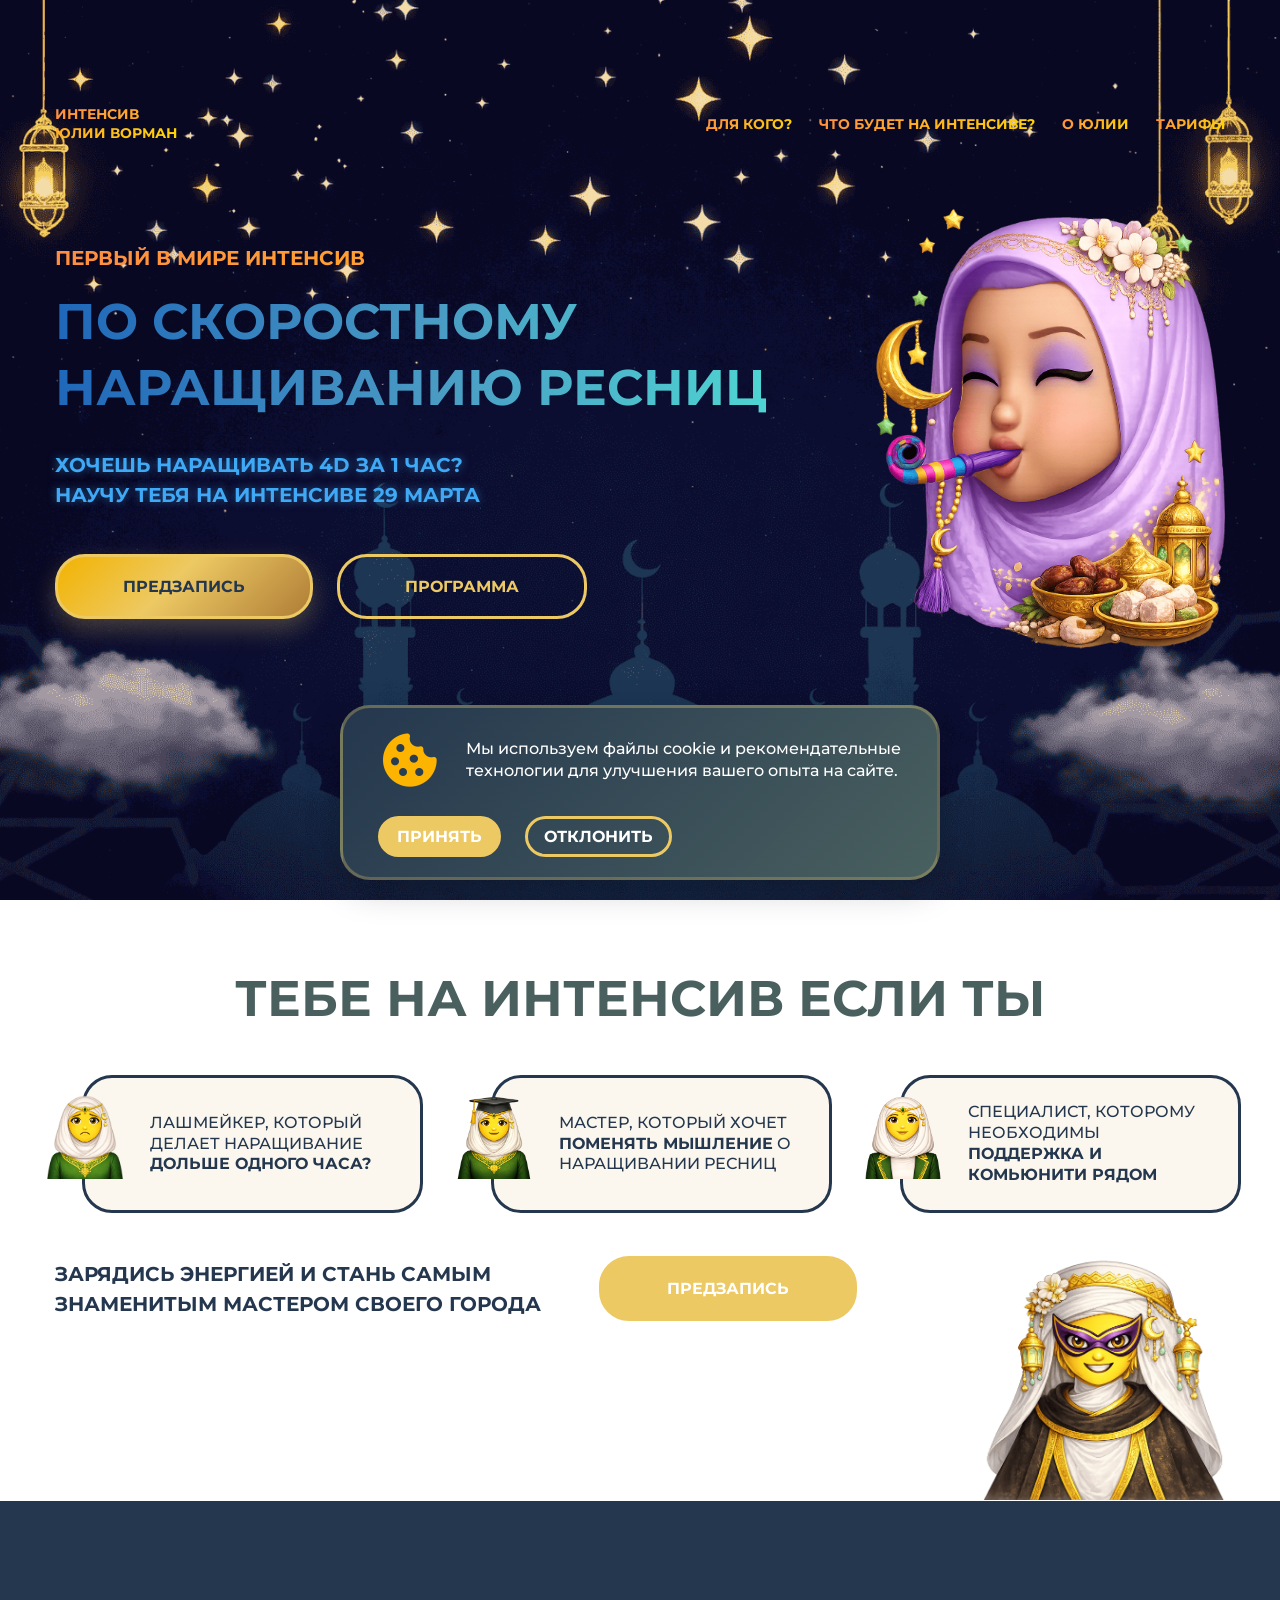
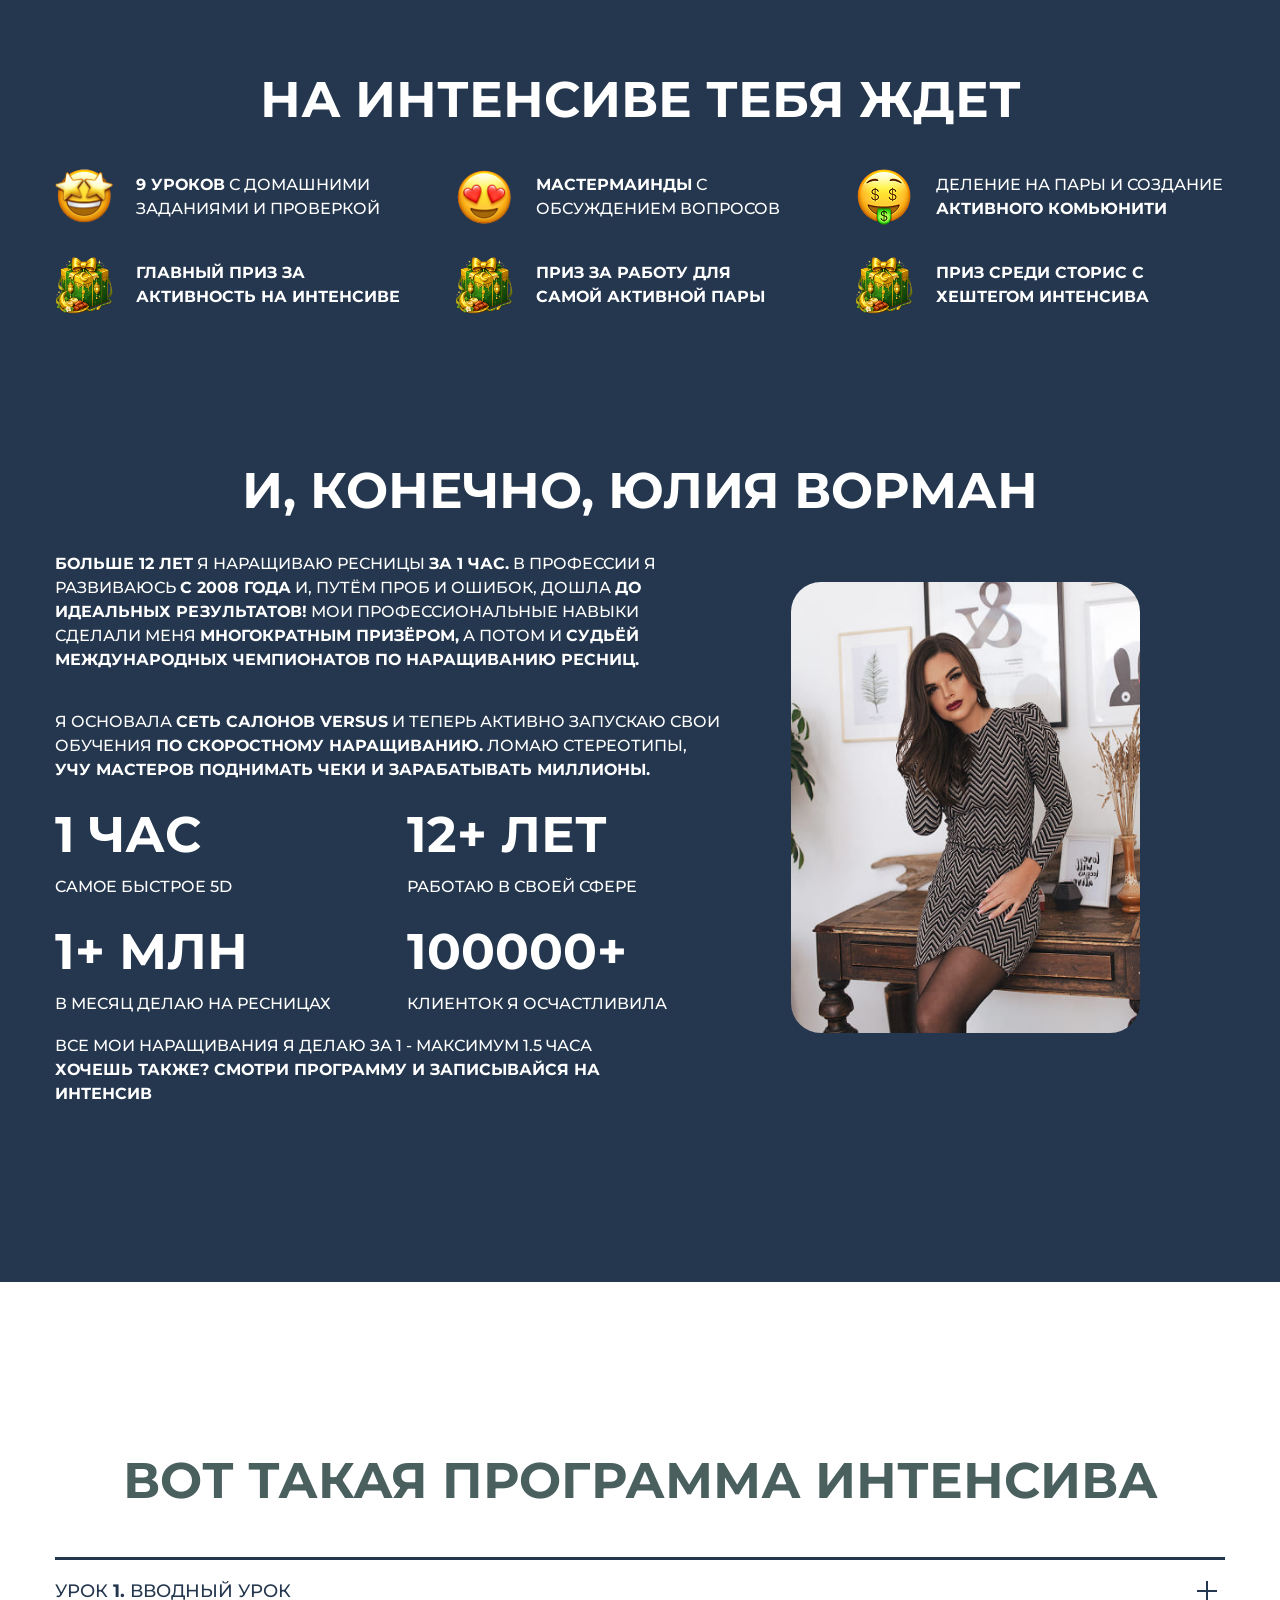
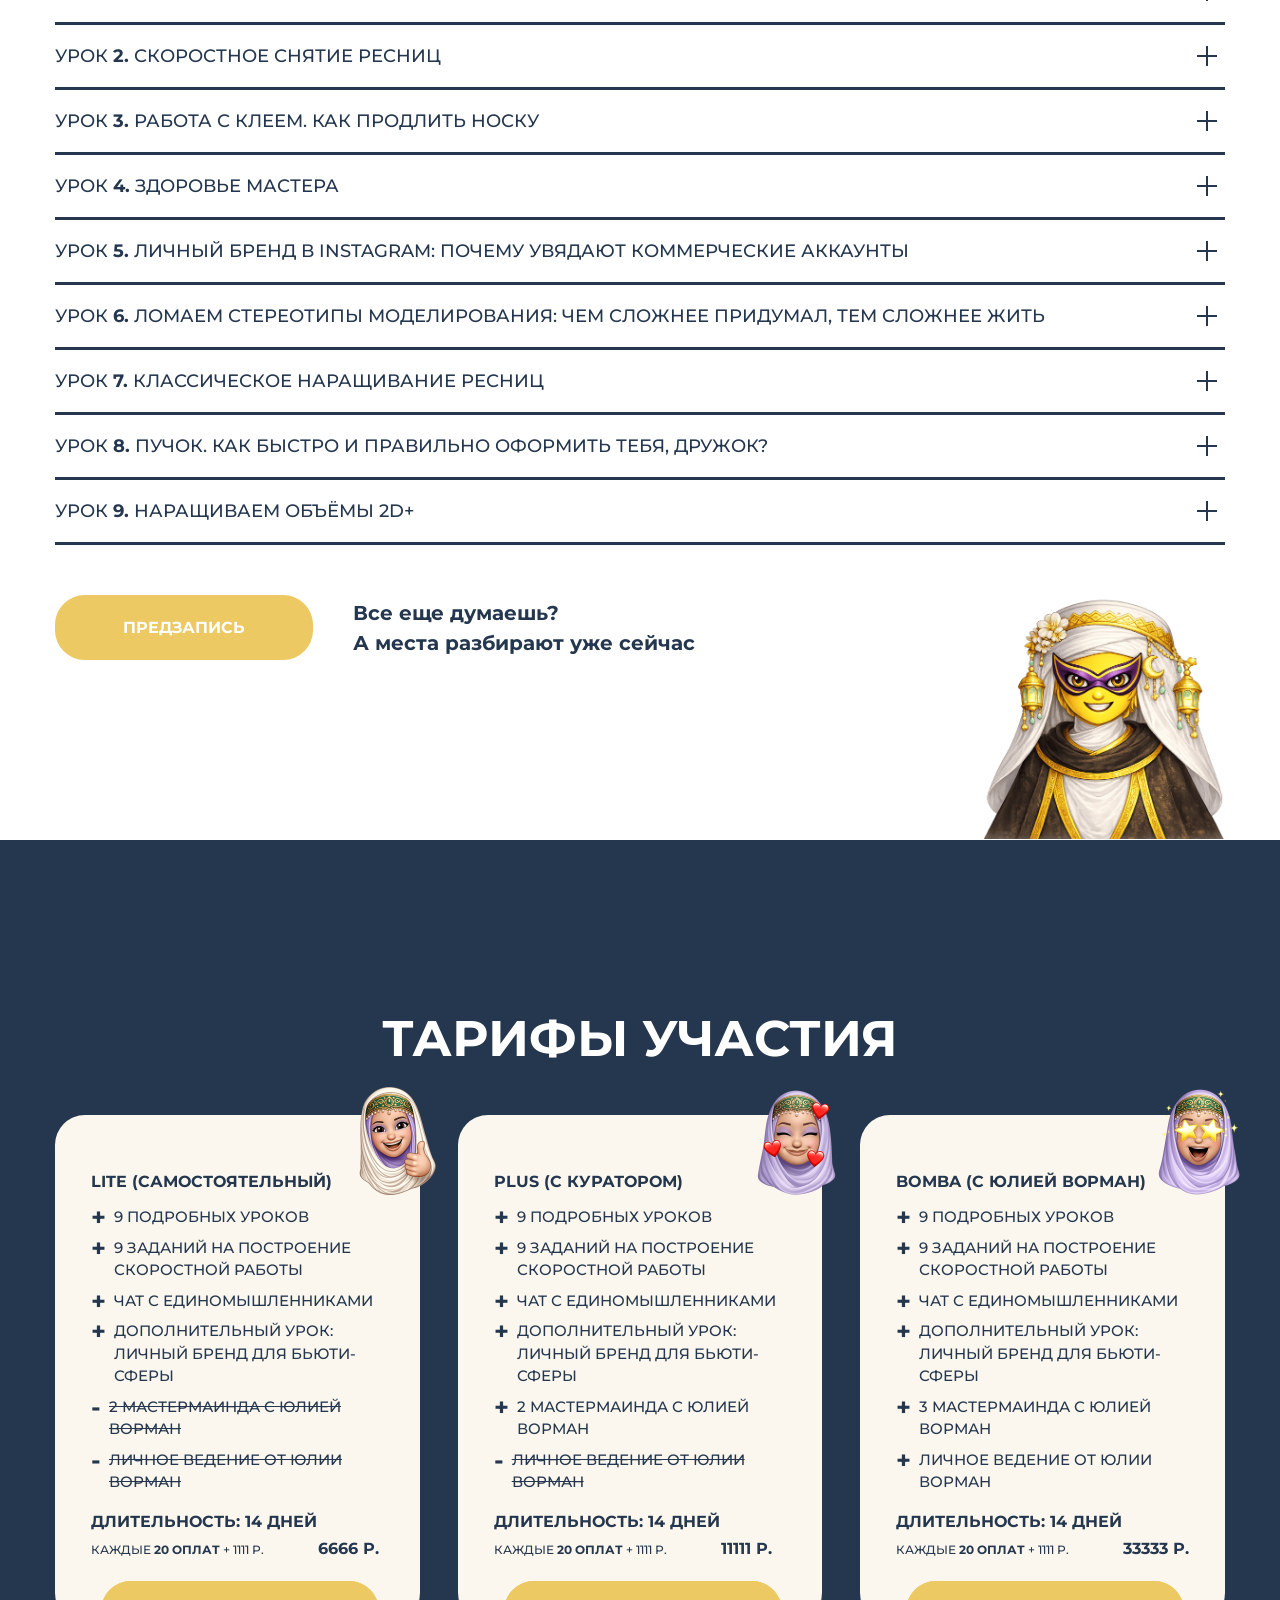
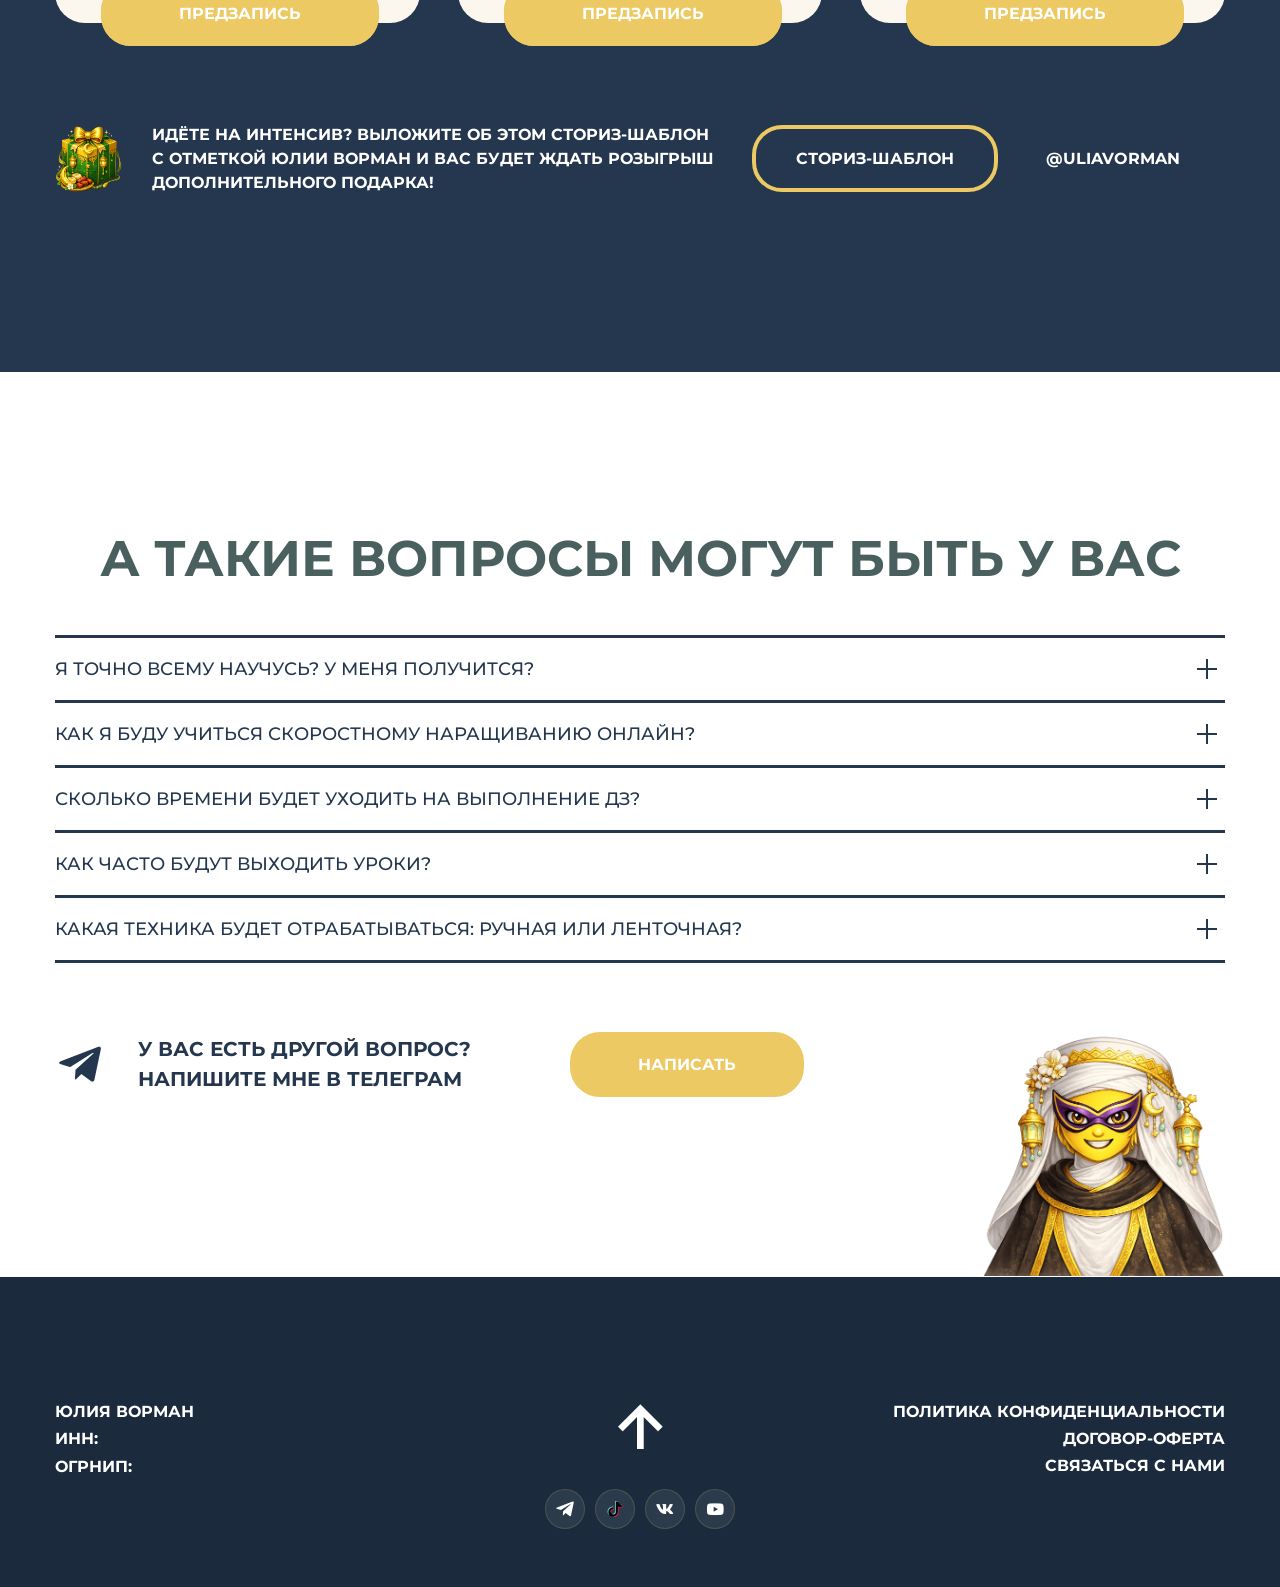
==== index.html @ 2642201b "first commit" ====
<!DOCTYPE html>
<html lang="ru">
<head>
    <meta charset="UTF-8">
    <meta name="viewport" content="width=device-width, initial-scale=1.0, viewport-fit=cover">

    <!-- Для iOS -->
    <meta name="apple-mobile-web-app-capable" content="yes">
    <meta name="apple-mobile-web-app-status-bar-style" content="black-translucent">
    
    <!-- Для Android -->
    <meta name="theme-color" content="#4C3D74" media="(prefers-color-scheme: light)">
    <meta name="theme-color" content="#4C3D74" media="(prefers-color-scheme: dark)">

    <title>Онлайн-интенсив по наращиванию ресниц</title>

    <!-- Favicon -->
    <link rel="icon" type="image/png" href="./images/icons/favicon-96x96.png" sizes="96x96" />
    <link rel="icon" type="image/svg+xml" href="./images/icons/favicon.svg" />
    <link rel="shortcut icon" href="./images/icons/favicon.ico" />
    <link rel="apple-touch-icon" sizes="180x180" href="./images/icons/apple-touch-icon.png" />
    <link rel="manifest" href="./images/icons/site.webmanifest" />

    <!-- Для иконок с сайта Boxicons -->
    <link href='https://unpkg.com/boxicons@2.1.4/css/boxicons.min.css' rel='stylesheet'>
    
    <!-- Подключенные файлы CSS -->
    <link rel="stylesheet" href="css/style.css">
    <link rel="stylesheet" href="css/media.css">
</head>
<body>

    <!-- Анимация загрузки -->
    <!-- <div class="preloader">
        <div class="mascara-container">
            
            <div class="mascara-bottle"></div>
            
            
            <div class="mascara-cap"></div>
            
            
            <div class="mascara-brush">
                <div class="brush-handle">
                    <div class="brush-head"></div>
                    <div class="brush-bristles"></div>
                </div>
            </div>
            
            
            <div class="mascara-drops">
                <div class="drop"></div>
                <div class="drop"></div>
                <div class="drop"></div>
            </div>
            
            
            <div class="loading-text">Наносим тушь...</div>
        </div>
    </div> -->

    <div class="background-image">
        <div class="image-overlay"></div>
    </div>

    <!-- Шапка -->
    <header class="header" id="header">
        <div class="container">
            <div class="header__wrapper">
                <div class="header__logo">
                    <a href="index.html" class="logo">Интенсив <br class="br"> Юлии Ворман</a>
                </div>

                <!-- Бургер-меню с SVG -->
                <button class="burger-menu" id="burgerMenu" aria-label="Открыть меню">
                    <!-- SVG для меню (бургер) -->
                    <svg class="burger-icon menu-icon" xmlns="http://www.w3.org/2000/svg" height="24" viewBox="0 -960 960 960" width="24">
                        <path d="M120-240v-80h720v80H120Zm0-200v-80h720v80H120Zm0-200v-80h720v80H120Z"/>
                    </svg>
                
                    <!-- SVG для закрытия (крестик) -->
                    <svg class="burger-icon close-icon" xmlns="http://www.w3.org/2000/svg" height="24" viewBox="0 -960 960 960" width="24">
                        <path d="m256-200-56-56 224-224-224-224 56-56 224 224 224-224 56 56-224 224 224 224-56 56-224-224-224 224Z"/>
                    </svg>
                </button>

                <nav class="nav">
                    <ul class="nav__menu">
                        <li class="nav__list"><a href="#for-whom" class="nav__item">Для кого?</a></li>
                        <li class="nav__list"><a href="#program" class="nav__item">Что будет на интенсиве?</a></li>
                        <li class="nav__list"><a href="#about" class="nav__item">О Юлии</a></li>
                        <li class="nav__list"><a href="#pricing" class="nav__item">Тарифы</a></li>
                    </ul>
                </nav>
            </div>
        </div>
    </header>
        
    <!-- Главный экран -->
    <section class="banner">
        <div class="container">
            <div class="banner__info">
                <p class="banner__mini--title">Первый в мире интенсив</p>
                <h1 class="banner__title">По скоростному наращиванию ресниц</h1>
                <p class="banner__desc">Хочешь наращивать 4D за 1 час? Научу тебя на интенсиве 29 марта</p>
                <div class="btn__container">
                    <a href="#pricing" class="button" aria-label="Sign up">Предзапись</a>
                    <a href="#list__lessons" class="btn" aria-label="Program">Программа</a>
                </div>
            </div>

            <div class="banner__img">
                <img src="./images/main/main_URAZA_BAIRAM/banner_Uraza_Bairam.png" alt="Happy__woman" class="images" width="999" height="1240" fetchpriority="high" decoding="async">
            </div>
        </div>
    </section>

    <!-- Для кого? -->
    <section class="for-whom" id="for-whom">
        <div class="container">
            <div class="for-whom__content">
                <h2 class="for-whom__title">Тебе на интенсив если ты</h2>
                <div class="for-whom__content--item">
                
                    <!-- Карточка 1 -->
                    <div class="for-whom__card-wrapper">
                        <div class="for-whom__card">
                            <img src="./images/expectation/expectation_URAZA_BAIRAM/woman_frowning.png" alt="Печальная девушка" class="for-whom__images" width="853" height="860" loading="lazy" decoding="async">
                            <p class="for-whom__desc">Лашмейкер, который делает наращивание <span class="for-whom__span">дольше одного часа?</span>
                            </p>
                        </div>
                    </div>

                    <!-- Карточка 2 -->
                    <div class="for-whom__card-wrapper">
                        <div class="for-whom__card">
                            <img src="./images/expectation/expectation_URAZA_BAIRAM/woman_student.png" alt="Студентка" class="for-whom__images" width="1024" height="1081" loading="lazy" decoding="async">
                            <p class="for-whom__desc">Мастер, который хочет <span class="for-whom__span">поменять мышление</span> о наращивании ресниц
                            </p>
                        </div>
                    </div>

                    <!-- Карточка 3 -->
                    <div class="for-whom__card-wrapper">
                        <div class="for-whom__card">
                            <img src="./images/expectation/expectation_URAZA_BAIRAM/woman_office-worker.png" alt="Девушка, работающая в офисе" class="for-whom__images" width="1024" height="1065" loading="lazy" decoding="async">
                            <p class="for-whom__desc">Специалист, которому необходимы <span  class="for-whom__span">поддержка и комьюнити рядом</span>
                            </p>
                        </div>
                    </div>
                </div>
            </div>

            <div class="for-whom__content--items">
                <p class="for-whom__text">Зарядись энергией и стань самым знаменитым мастером своего города</p>
                <a href="#pricing" class="button__for-whom" aria-label="Sign up">Предзапись</a>
                <img src="./images/main/main_URAZA_BAIRAM/super_woman--Uraza_Bairam.png" alt="Супер-девушка" class="super__woman--images" loading="lazy" width="1024" height="1081" decoding="async">
            </div>
        </div>
    </section>

    <!-- Что будет на интенсиве? -->
    <section class="program" id="program">
        <div class="container">
            <div class="program__content">
                <h2 class="program__content--title">На интенсиве тебя ждет</h2>
            
                <!-- ВСЕ элементы в одной grid-сетке -->
                <div class="program__content--menu">
                    <!-- Смайлы -->
                    <div class="program__content--list">
                        <img src="./images/expectation/star_struck.png" alt="Смайлик со звёздочками вместо глаз" class="program__images" width="58" height="58" loading="lazy" decoding="async">
                        <p class="program__desc"><span class="program__span">9 уроков</span> с домашними заданиями и проверкой</p>
                    </div>

                    <div class="program__content--list">
                        <img src="./images/expectation/smiling_with-heart-eyes.png" alt="Смайлик с влюблёнными глазами" class="program__images" width="58" height="58" loading="lazy" decoding="async">
                        <p class="program__desc"><span class="program__span">Мастермаинды</span> с обсуждением вопросов</p>
                    </div>

                    <div class="program__content--list">
                        <img src="./images/expectation/money_mouth-face.png" alt="Смайлик с долларами в глазах" class="program__images" width="58" height="58" loading="lazy" decoding="async">
                        <p class="program__desc">Деление на пары и создание <span class="program__span">активного комьюнити</span></p>
                    </div>

                    <!-- Подарки -->
                    <div class="program__content--list">
                        <img src="./images/pricing_plans/pricing_plans_URAZA_BAIRAM/gift.png" alt="Коробка подарок" class="program__images" width="932" height="842" loading="lazy" decoding="async">
                        <p class="program__desc"><span class="program__span">Главный приз за активность на интенсиве</span></p>
                    </div>

                    <div class="program__content--list">
                        <img src="./images/pricing_plans/pricing_plans_URAZA_BAIRAM/gift.png" alt="Коробка подарок" class="program__images" width="932" height="842" loading="lazy" decoding="async">
                        <p class="program__desc"><span class="program__span">Приз за работу для <br>самой активной пары</span></p>
                    </div>

                    <div class="program__content--list">
                        <img src="./images/pricing_plans/pricing_plans_URAZA_BAIRAM/gift.png" alt="Коробка подарок" class="program__images" width="932" height="842" loading="lazy" decoding="async">
                        <p class="program__desc"><span class="program__span">Приз среди сторис с хештегом интенсива</span></p>
                    </div>
                </div>
            </div>
        </div>
    </section>

    <!-- О Юлии Ворман -->
    <section class="about">
        <div class="container">
            <div class="about__content" id="about">
                <h2 class="about__title">И, конечно, Юлия Ворман</h2>
                <p class="about__text"><span class="about__text--span">Больше 12 лет</span> я наращиваю ресницы <span class="about__text--span">за 1 час.</span> В профессии я развиваюсь <span class="about__text--span">с 2008 года</span> и, путём проб и ошибок, дошла <span class="about__text--span">до идеальных результатов!</span> Мои профессиональные навыки сделали меня <span class="about__text--span">многократным призёром,</span> а потом и <span class="about__text--span">судьёй международных чемпионатов по наращиванию ресниц.</span></p>

                <p class="about__text--item">Я основала <span class="about__text--item--span">сеть салонов VERSUS</span> и теперь активно запускаю свои обучения <span class="about__text--item--span">по скоростному наращиванию.</span> Ломаю стереотипы, <span class="about__text--item--span">учу мастеров поднимать чеки и зарабатывать миллионы.</span></p>

                <div class="indicators">
                    <div class="row">
                        <div class="indicator">
                            <h4 class="indicator_title">1 ЧАС</h4>
                            <p class="indicator_text">CAMOE БЫСТРОЕ 5D</p>
                        </div>
            
                        <div class="indicator">
                            <h4 class="indicator_title">12+ ЛЕТ</h4>
                            <p class="indicator_text">РАБОТАЮ В СВОЕЙ СФЕРЕ</p>
                        </div>
                    </div>
        
                    <div class="row">
                        <div class="indicator">
                            <h4 class="indicator_title">1+ МЛН</h4>
                            <p class="indicator_text">В МЕСЯЦ ДЕЛАЮ НА РЕСНИЦАХ</p>
                        </div>
            
                        <div class="indicator">
                            <h4 class="indicator_title">100000+</h4>
                            <p class="indicator_text">КЛИЕНТОК Я ОСЧАСТЛИВИЛА</p>
                        </div>
                    </div>
                </div>

                <p class="about__text--footer">Все мои наращивания я делаю за 1 - максимум 1.5 часа <span class="about__text--footer--span"><br>Хочешь также? Смотри программу и записывайся на интенсив</span></p>
            </div>
            <img src="./images/main/Maria_Lyadova.jpg" alt="Maria_Lyadova" class="about__main--images" width="399" height="491" fetchpriority="high" decoding="async">
        </div>
    </section>

    <!-- Лист уроков интенсива -->
    <section class="list__lessons">
        <div class="container">
            <div class="list__lessons__content">
                <h2 class="list__lessons--title">Вот такая программа интенсива</h2>
            </div>

            <div class="accordion" id="list__lessons">
                
                <!-- Урок 1 -->
                <hr class="accordion-item1">
                <div class="accordion-item">
                    <input type="checkbox" id="lesson1" class="accordion-toggle">
                    <label for="lesson1" class="accordion-label">
                        <span class="lesson-title">Урок <span class="lesson--title--number">1.</span> Вводный урок</span>
                        <span class="icon"></span>
                    </label>
                    <div class="accordion-content">
                        <div class="content-wrapper">
                            <p>Проанализируем основные ошибки в оформлении профиля. <br>Научимся создавать качественную аватарку и понятную, привлекающую шапку. <br>Разберем, как организовать хайлайтсы, чтобы они работали на вас.</p>
                        </div>
                    </div>
                </div>
            
                <!-- Урок 2 -->
                <div class="accordion-item">
                    <input type="checkbox" id="lesson2" class="accordion-toggle">
                    <label for="lesson2" class="accordion-label">
                        <span class="lesson-title">Урок <span class="lesson--title--number">2.</span> Скоростное снятие ресниц</span>
                        <span class="icon"></span>
                    </label>
                    <div class="accordion-content">
                        <div class="content-wrapper">
                            <p>Изучим профессиональные средства для безопасного и быстрого снятия ресниц. <br>Освоим технику аккуратного удаления без повреждения натуральных ресниц. <br>Разберем алгоритм действий, который позволит тратить на процедуру минимум времени.</p>
                        </div>
                    </div>
                </div>
            
                <!-- Урок 3 -->
                <div class="accordion-item">
                    <input type="checkbox" id="lesson3" class="accordion-toggle">
                    <label for="lesson3" class="accordion-label">
                        <span class="lesson-title">Урок <span class="lesson--title--number">3.</span> Работа с клеем. Как продлить носку</span>
                        <span class="icon"></span>
                    </label>
                    <div class="accordion-content">
                        <div class="content-wrapper">
                            <p>Разберем виды клея: как выбрать идеальный состав под температуру и влажность в вашем кабинете. <br>Научимся правильной технике нанесения и дозировки клея, чтобы избежать склеек и обеспечить комфорт. <br>Изучим секреты подготовки натуральных ресниц, которые напрямую влияют на долговечность носки.</p>
                        </div>
                    </div>
                </div>
            
                <!-- Урок 4 -->
                <div class="accordion-item">
                    <input type="checkbox" id="lesson4" class="accordion-toggle">
                    <label for="lesson4" class="accordion-label">
                        <span class="lesson-title">Урок <span class="lesson--title--number">4.</span> Здоровье мастера</span>
                        <span class="icon"></span>
                    </label>
                    <div class="accordion-content">
                        <div class="content-wrapper">
                            <p>Составим эргономичное расписание, чтобы избежать выгорания и равномерно распределять нагрузку. <br>Разберем упражнения для разминки спины, шеи и кистей рук до, после и во время процедуры. <br>Поговорим о важности правильного освещения и организации рабочего места для сохранения зрения и осанки.</p>
                        </div>
                    </div>
                </div>
            
                <!-- Урок 5 -->
                <div class="accordion-item">
                    <input type="checkbox" id="lesson5" class="accordion-toggle">
                    <label for="lesson5" class="accordion-label">
                        <span class="lesson-title">Урок <span class="lesson--title--number">5.</span> Личный бренд В Instagram: почему увядают коммерческие аккаунты</span>
                        <span class="icon"></span>
                    </label>
                    <div class="accordion-content">
                        <div class="content-wrapper">
                            <p>Проанализируем главные ошибки: отсутствие личности в аккаунте и безликий контент. <br>Узнаем, как выстроить доверительные отношения с аудиторией через личную историю и экспертизу. <br>Научимся создавать контент-план, который отражает ваш уникальный подход к работе и привлекает идеальных клиентов.</p>
                        </div>
                    </div>
                </div>

                <!-- Урок 6 -->
                <div class="accordion-item">
                    <input type="checkbox" id="lesson6" class="accordion-toggle">
                    <label for="lesson6" class="accordion-label">
                        <span class="lesson-title">Урок <span class="lesson--title--number">6.</span> Ломаем стереотипы моделирования: чем сложнее придумал, тем сложнее жить</span>
                        <span class="icon"></span>
                    </label>
                    <div class="accordion-content">
                        <div class="content-wrapper">
                            <p>Убедимся, что красиво — не значит сложно: как простота в моделировании выигрывает у вычурных дизайнов. <br>Научимся работать с природными данными клиента, чтобы подчеркнуть достоинства, а не маскировать их. <br>Разберем несколько универсальных и эффектных моделей, которые экономят время и всегда смотрятся выигрышно.</p>
                        </div>
                    </div>
                </div>

                <!-- Урок 7 -->
                <div class="accordion-item">
                    <input type="checkbox" id="lesson7" class="accordion-toggle">
                    <label for="lesson7" class="accordion-label">
                        <span class="lesson-title">Урок <span class="lesson--title--number">7.</span> Классическое наращивание ресниц</span>
                        <span class="icon"></span>
                    </label>
                    <div class="accordion-content">
                        <div class="content-wrapper">
                            <p>Отточим идеальную технику изоляции: отработаем движения до автоматизма для безупречного результата. <br>Разберем правила подбора длины и толщины реснички под природные данные клиента. <br>Узнаем, как добиться максимальной чистоты и аккуратности в классическом наращивании, которая ценится больше всего.</p>
                        </div>
                    </div>
                </div>
            
                <!-- Урок 8 -->
                <div class="accordion-item">
                    <input type="checkbox" id="lesson8" class="accordion-toggle">
                    <label for="lesson8" class="accordion-label">
                        <span class="lesson-title">Урок <span class="lesson--title--number">8.</span> Пучок. Как быстро и правильно оформить тебя, дружок?</span>
                        <span class="icon"></span>
                    </label>
                    <div class="accordion-content">
                        <div class="content-wrapper">
                            <p>Освоим несколько техник быстрого формирования ровного и аккуратного пучка без растрепывания. <br>Разберем частые ошибки при работе с объемом, которые приводят к склейкам и дискомфорту. <br>Научимся правильно подбирать пучки по длине и изгибу для создания гармоничного и естественного взгляда.</p>
                        </div>
                    </div>
                </div>
            
                <!-- Урок 9 -->
                <div class="accordion-item">
                    <input type="checkbox" id="lesson9" class="accordion-toggle">
                    <label for="lesson9" class="accordion-label">
                        <span class="lesson-title">Урок <span class="lesson--title--number">9.</span> Наращиваем объёмы 2D+</span>
                        <span class="icon"></span>
                    </label>
                    <div class="accordion-content">
                        <div class="content-wrapper">
                            <p>Узнаем, как работать с несколькими ресничками одновременно, сохраняя идеальную изоляцию и легкость. <br>Разберем схемы постановки объемов для разных форм глаз, чтобы результат выглядел опрятно. <br>Научимся контролировать расход материалов и время процедуры, чтобы работа с объемами была рентабельной.</p>
                        </div>
                    </div>
                </div>
            </div>

            <div class="list__lessons__content--items">
                <a href="#pricing" class="button__for-whom" aria-label="Sign up">Предзапись</a>
                <p class="list__lessons__desc">Все еще думаешь? <br> А места разбирают уже сейчас</p>
                <img src="./images/main/main_URAZA_BAIRAM/super_woman--Uraza_Bairam.png" alt="Супер-девушка" class="super__woman--images" loading="lazy" decoding="async" width="1024" height="1081">
            </div>
        </div>
    </section>

    <!-- Тарифы -->
    <section class="pricing">
        <div class="container">
            <div class="pricing__content">
                <h2 class="pricing__title">Тарифы участия</h2>
            </div>
            <div class="pricing__content--item">
                <div class="pricing__content__card--wrapper">
                    <div class="pricing__content--card" id="pricing">
                        <h3 class="pricing__content__card--title">Lite (самостоятельный)</h3>
                        <p class="pricing__content--desc"><span class="pricing__content--span">+</span> 9 подробных уроков</p>

                        <p class="pricing__content--desc"><span class="pricing__content--span">+</span> 9 заданий на построение скоростной работы</p>

                        <p class="pricing__content--desc"><span class="pricing__content--span">+</span> чат с единомышленниками</p>

                        <p class="pricing__content--desc"><span class="pricing__content--span">+</span> дополнительный урок: личный бренд для бьюти-сферы</p>

                        <p class="pricing__content--desc"><span class="pricing__content--span">-</span> <s>2 мастермаинда с Юлией Ворман</s></p>

                        <p class="pricing__content--desc"><span class="pricing__content--span">-</span> <s>личное ведение от Юлии Ворман</s></p>

                        <p class="pricing__content--duration">Длительность: 14 дней</p>
                        <div class="pricing__price-block">
                            <p class="pricing__content--condition">Каждые <span class="pricing__content__condition--span"> 20 оплат</span> + 1111 Р.</p>
                            <p class="pricing__content--price"><strong>6666 Р.</strong></p>
                        </div>
                        <div class="pricing__button-spacer"><a href="pre_recording.html?tariff=lite" class="pricing__content--button" target="_blank">Предзапись</a></div>
                        <img src="./images/pricing_plans/pricing_plans_URAZA_BAIRAM/woman_with-class-face.png" alt="woman_with-class-face" class="pricing__content--images" loading="lazy" width="1024" height="1024" decoding="async">
                    </div>

                    <div class="pricing__content--card">
                        <h3 class="pricing__content__card--title">Plus (с куратором)</h3>
                        <p class="pricing__content--desc"><span class="pricing__content--span">+</span> 9 подробных уроков</p>

                        <p class="pricing__content--desc"><span class="pricing__content--span">+</span> 9 заданий на построение скоростной работы</p>

                        <p class="pricing__content--desc"><span class="pricing__content--span">+</span> чат с единомышленниками</p>

                        <p class="pricing__content--desc"><span class="pricing__content--span">+</span> дополнительный урок: личный бренд для бьюти-сферы</p>

                        <p class="pricing__content--desc"><span class="pricing__content--span">+</span> 2 мастермаинда с Юлией Ворман</p>

                        <p class="pricing__content--desc"><span class="pricing__content--span">-</span> <s>личное ведение от Юлии Ворман</s></p>

                        <p class="pricing__content--duration">Длительность: 14 дней</p>
                        <div class="pricing__price-block">
                            <p class="pricing__content--condition">Каждые <span class="pricing__content__condition--span"> 20 оплат</span> + 1111 Р.</p>
                            <p class="pricing__content--price"><strong>11111 Р.</strong></p>
                        </div>
                        <div class="pricing__button-spacer"><a href="pre_recording.html?tariff=plus" class="pricing__content--button" target="_blank">Предзапись</a></div>
                        <img src="./images/pricing_plans/pricing_plans_URAZA_BAIRAM/woman_with-heart-eyes.png" alt="woman_with-heart-eyes" class="pricing__content--images" loading="lazy" decoding="async" width="1024" height="1024">
                    </div>

                    <div class="pricing__content--card">
                        <h3 class="pricing__content__card--title">Bomba (с Юлией Ворман)</h3>
                        <p class="pricing__content--desc"><span class="pricing__content--span">+</span> 9 подробных уроков</p>

                        <p class="pricing__content--desc"><span class="pricing__content--span">+</span> 9 заданий на построение скоростной работы</p>

                        <p class="pricing__content--desc"><span class="pricing__content--span">+</span> чат с единомышленниками</p>

                        <p class="pricing__content--desc"><span class="pricing__content--span">+</span> дополнительный урок: личный бренд для бьюти-сферы</p>

                        <p class="pricing__content--desc"><span class="pricing__content--span">+</span> 3 мастермаинда с Юлией Ворман</p>

                        <p class="pricing__content--desc"><span class="pricing__content--span">+</span> личное ведение от Юлии Ворман</p>

                        <p class="pricing__content--duration">Длительность: 14 дней</p>
                        <div class="pricing__price-block">
                            <p class="pricing__content--condition">Каждые <span class="pricing__content__condition--span"> 20 оплат</span> + 1111 Р.</p>
                            <p class="pricing__content--price"><strong>33333 Р.</strong></p>
                        </div>
                        <div class="pricing__button-spacer"><a href="pre_recording.html?tariff=bomba" class="pricing__content--button" target="_blank">Предзапись</a></div>
    
                        <img src="./images/pricing_plans/pricing_plans_URAZA_BAIRAM/woman_with-star_stuck-face.png" alt="woman_with-star_stuck-face" class="pricing__content--images" loading="lazy" decoding="async" width="1024" height="1024" decoding="async">
                    </div>
                </div>
            </div>
            <div class="pricing__content--stories">
                <img src="./images/pricing_plans/pricing_plans_URAZA_BAIRAM/gift.png" alt="Gift" class="pricing__content__images--gift" loading="lazy" decoding="async" width="932" height="842">
                <p class="pricing__content__stories--text">Идёте на интенсив? Выложите об этом сториз-шаблон с отметкой Юлии Ворман и вас будет ждать розыгрыш дополнительного подарка!</p>
                
                <div class="container__stories">
                    <a href="https://vk.com/uliavorman" class="btn__stories" aria-label="Stories-pattern" target="_blank">сториз-шаблон</a>
                    <a href="https://web.telegram.org/a/#382155805" class="short__name" target="_blank">@ULIAVORMAN</a>
                </div>
            </div>
        </div>
    </section>

    <!-- А такие вопросы могут возникнуть у вас -->
    <section class="questions">
        <div class="container">
            <div class="questions__content">
                <h2 class="questions__title">А такие вопросы могут быть у вас</h2>
            </div>

            <div class="questions__accordion" id="list__questions">
                
                <!-- Вопрос 1 -->
                <hr class="accordion-item1">
                <div class="accordion-item">
                    <input type="checkbox" id="question1" class="accordion-toggle">
                    <label for="question1" class="accordion-label">
                        <span class="question-title">Я точно всему научусь? У меня получится?</span>
                        <span class="icon"></span>
                    </label>
                    <div class="accordion-content">
                        <div class="content-wrapper">
                            <p>Да, конечно, если будешь выполнять все домашние задания в моменте, так же будешь действовать всем указаниям, потому что все очень важно. Так же мы поможем и направим для поисков своего предназначения с помощью нашего ведущего астролога.</p>
                        </div>
                    </div>
                </div>
            
                <!-- Вопрос 2 -->
                <div class="accordion-item">
                    <input type="checkbox" id="question2" class="accordion-toggle">
                    <label for="question2" class="accordion-label">
                        <span class="question-title">Как я буду учиться скоростному наращиванию онлайн?</span>
                        <span class="icon"></span>
                    </label>
                    <div class="accordion-content">
                        <div class="content-wrapper">
                            <p>Обучение проходит онлайн в личном кабинете: изучаешь уроки, выполняешь практические задания на моделях и отправляешь нам на проверку. Мы даем обратную связь, исправляем ошибки и помогаем на каждом этапе. Для результата важно следовать рекомендациям и делать задания вовремя. Дополнительно поддержим твое развитие через консультации астролога для раскрытия потенциала.</p>
                        </div>
                    </div>
                </div>
            
                <!-- Вопрос 3 -->
                <div class="accordion-item">
                    <input type="checkbox" id="question3" class="accordion-toggle">
                    <label for="question3" class="accordion-label">
                        <span class="question-title">Сколько времени будет уходить на выполнение дз?</span>
                        <span class="icon"></span>
                    </label>
                    <div class="accordion-content">
                        <div class="content-wrapper">
                            <p>На каждый урок, для выполнения дз будут предоставлены сутки.</p>
                        </div>
                    </div>
                </div>
            
                <!-- Вопрос 4 -->
                <div class="accordion-item">
                    <input type="checkbox" id="question4" class="accordion-toggle">
                    <label for="question4" class="accordion-label">
                        <span class="question-title">Как часто будут выходить уроки?</span>
                        <span class="icon"></span>
                    </label>
                    <div class="accordion-content">
                        <div class="content-wrapper">
                            <p>Каждый урок будет выходить в 12:00 (мск) Каждый день.</p>
                        </div>
                    </div>
                </div>
            
                <!-- Вопрос 5 -->
                <div class="accordion-item">
                    <input type="checkbox" id="question5" class="accordion-toggle">
                    <label for="question5" class="accordion-label">
                        <span class="question-title">Какая техника будет отрабатываться: ручная или ленточная?</span>
                        <span class="icon"></span>
                    </label>
                    <div class="accordion-content">
                        <div class="content-wrapper">
                            <p>Отрабатывается ручная техника — это золотой стандарт для качественного и долговечного наращивания. Ленточная техника (пучками) изучается отдельно как дополнительный навык, но в основе обучения — мастерство ручного Volume. Такой подход гарантирует безупречный результат и профессиональный рост.</p>
                        </div>
                    </div>
                </div>
            </div>
            <div class="for-whom__content--items">
                <a href="https://web.telegram.org/a/#382155805" target="_blank"><i class='bx bxl-telegram'></i></a>
                <p class="questions__text">У вас есть другой вопрос? Напишите мне в телеграм</p>
                <a href="https://web.telegram.org/a/#382155805" class="button__for-whom" aria-label="Write" target="_blank">Написать</a>
                <img src="./images/main/main_URAZA_BAIRAM/super_woman--Uraza_Bairam.png" alt="Супер-девушка" class="super__woman--images" loading="lazy" width="1024" height="1081" decoding="async">
            </div>
        </div>
    </section>

    <!-- Подвал -->
    <footer class="footer">
        <div class="container">
            <div class="footer__content">
                <!-- Левый блок -->
                <div class="footer__content--item">
                    <a href="index.html" class="footer__logo">Юлия Ворман</a>
                    <p class="inn">ИНН:</p>
                    <p class="ORRNIP">ОГРНИП:</p>
                </div>

                <!-- Центральный блок со стрелкой и иконками -->
                <div class="footer__center">
                    <!-- Стрелка вверх -->
                    <div class="up__button">
                        <a href="#header" class="up__link">
                            <i class='bx bx-up-arrow-alt'></i>
                        </a>
                    </div>
                
                    <!-- Иконки соцсетей -->
                    <div class="social__icons">
                        <a href="https://web.telegram.org/a/#382155805" class="telegram" target="_blank">
                            <?xml version="1.0" encoding="utf-8"?>
                            <svg fill="#FFFFFF" width="20px" height="20px" viewBox="0 0 32 32" xmlns="http://www.w3.org/2000/svg">
                                <path d="M29.919 6.163l-4.225 19.925c-0.319 1.406-1.15 1.756-2.331 1.094l-6.438-4.744-3.106 2.988c-0.344 0.344-0.631 0.631-1.294 0.631l0.463-6.556 11.931-10.781c0.519-0.462-0.113-0.719-0.806-0.256l-14.75 9.288-6.35-1.988c-1.381-0.431-1.406-1.381 0.288-2.044l24.837-9.569c1.15-0.431 2.156 0.256 1.781 2.013z"/>
                            </svg>
                        </a>

                        <a href="https://www.tiktok.com/@ulia_vorman?_t=ZS-8zpLGeSIM48&_r=1" class="tik_tok" target="_blank">
                            <?xml version="1.0" encoding="utf-8"?>
                            <svg width="20px" height="20px" viewBox="0 0 32 32" fill="none" xmlns="http://www.w3.org/2000/svg">
                                <path d="M8.45095 19.7926C8.60723 18.4987 9.1379 17.7743 10.1379 17.0317C11.5688 16.0259 13.3561 16.5948 13.3561 16.5948V13.2197C13.7907 13.2085 14.2254 13.2343 14.6551 13.2966V17.6401C14.6551 17.6401 12.8683 17.0712 11.4375 18.0775C10.438 18.8196 9.90623 19.5446 9.7505 20.8385C9.74562 21.5411 9.87747 22.4595 10.4847 23.2536C10.3345 23.1766 10.1815 23.0889 10.0256 22.9905C8.68807 22.0923 8.44444 20.7449 8.45095 19.7926ZM22.0352 6.97898C21.0509 5.90039 20.6786 4.81139 20.5441 4.04639H21.7823C21.7823 4.04639 21.5354 6.05224 23.3347 8.02482L23.3597 8.05134C22.8747 7.7463 22.43 7.38624 22.0352 6.97898ZM28 10.0369V14.293C28 14.293 26.42 14.2312 25.2507 13.9337C23.6179 13.5176 22.5685 12.8795 22.5685 12.8795C22.5685 12.8795 21.8436 12.4245 21.785 12.3928V21.1817C21.785 21.6711 21.651 22.8932 21.2424 23.9125C20.709 25.246 19.8859 26.1212 19.7345 26.3001C19.7345 26.3001 18.7334 27.4832 16.9672 28.28C15.3752 28.9987 13.9774 28.9805 13.5596 28.9987C13.5596 28.9987 11.1434 29.0944 8.96915 27.6814C8.49898 27.3699 8.06011 27.0172 7.6582 26.6277L7.66906 26.6355C9.84383 28.0485 12.2595 27.9528 12.2595 27.9528C12.6779 27.9346 14.0756 27.9528 15.6671 27.2341C17.4317 26.4374 18.4344 25.2543 18.4344 25.2543C18.5842 25.0754 19.4111 24.2001 19.9423 22.8662C20.3498 21.8474 20.4849 20.6247 20.4849 20.1354V11.3475C20.5435 11.3797 21.2679 11.8347 21.2679 11.8347C21.2679 11.8347 22.3179 12.4734 23.9506 12.8889C25.1204 13.1864 26.7 13.2483 26.7 13.2483V9.91314C27.2404 10.0343 27.7011 10.0671 28 10.0369Z" fill="#EE1D52"/>
                                <path d="M26.7009 9.91314V13.2472C26.7009 13.2472 25.1213 13.1853 23.9515 12.8879C22.3188 12.4718 21.2688 11.8337 21.2688 11.8337C21.2688 11.8337 20.5444 11.3787 20.4858 11.3464V20.1364C20.4858 20.6258 20.3518 21.8484 19.9432 22.8672C19.4098 24.2012 18.5867 25.0764 18.4353 25.2553C18.4353 25.2553 17.4337 26.4384 15.668 27.2352C14.0765 27.9539 12.6788 27.9357 12.2604 27.9539C12.2604 27.9539 9.84473 28.0496 7.66995 26.6366L7.6591 26.6288C7.42949 26.4064 7.21336 26.1717 7.01177 25.9257C6.31777 25.0795 5.89237 24.0789 5.78547 23.7934C5.78529 23.7922 5.78529 23.791 5.78547 23.7898C5.61347 23.2937 5.25209 22.1022 5.30147 20.9482C5.38883 18.9122 6.10507 17.6625 6.29444 17.3494C6.79597 16.4957 7.44828 15.7318 8.22233 15.0919C8.90538 14.5396 9.6796 14.1002 10.5132 13.7917C11.4144 13.4295 12.3794 13.2353 13.3565 13.2197V16.5948C13.3565 16.5948 11.5691 16.028 10.1388 17.0317C9.13879 17.7743 8.60812 18.4987 8.45185 19.7926C8.44534 20.7449 8.68897 22.0923 10.0254 22.991C10.1813 23.0898 10.3343 23.1775 10.4845 23.2541C10.7179 23.5576 11.0021 23.8221 11.3255 24.0368C12.631 24.8632 13.7249 24.9209 15.1238 24.3842C16.0565 24.0254 16.7586 23.2167 17.0842 22.3206C17.2888 21.7611 17.2861 21.1978 17.2861 20.6154V4.04639H20.5417C20.6763 4.81139 21.0485 5.90039 22.0328 6.97898C22.4276 7.38624 22.8724 7.7463 23.3573 8.05134C23.5006 8.19955 24.2331 8.93231 25.1734 9.38216C25.6596 9.61469 26.1722 9.79285 26.7009 9.91314Z" fill="#000000"/>
                                <path d="M4.48926 22.7568V22.7594L4.57004 22.9784C4.56076 22.9529 4.53074 22.8754 4.48926 22.7568Z" fill="#69C9D0"/>
                                <path d="M10.5128 13.7916C9.67919 14.1002 8.90498 14.5396 8.22192 15.0918C7.44763 15.7332 6.79548 16.4987 6.29458 17.354C6.10521 17.6661 5.38897 18.9168 5.30161 20.9528C5.25223 22.1068 5.61361 23.2983 5.78561 23.7944C5.78543 23.7956 5.78543 23.7968 5.78561 23.798C5.89413 24.081 6.31791 25.0815 7.01191 25.9303C7.2135 26.1763 7.42963 26.4111 7.65924 26.6334C6.92357 26.1457 6.26746 25.5562 5.71236 24.8839C5.02433 24.0451 4.60001 23.0549 4.48932 22.7626C4.48919 22.7605 4.48919 22.7584 4.48932 22.7564V22.7527C4.31677 22.2571 3.95431 21.0651 4.00477 19.9096C4.09213 17.8736 4.80838 16.6239 4.99775 16.3108C5.4985 15.4553 6.15067 14.6898 6.92509 14.0486C7.608 13.4961 8.38225 13.0567 9.21598 12.7484C9.73602 12.5416 10.2778 12.3891 10.8319 12.2934C11.6669 12.1537 12.5198 12.1415 13.3588 12.2575V13.2196C12.3808 13.2349 11.4148 13.4291 10.5128 13.7916Z" fill="#69C9D0"/>
                                <path d="M20.5438 4.04635H17.2881V20.6159C17.2881 21.1983 17.2881 21.76 17.0863 22.3211C16.7575 23.2167 16.058 24.0253 15.1258 24.3842C13.7265 24.923 12.6326 24.8632 11.3276 24.0368C11.0036 23.823 10.7187 23.5594 10.4844 23.2567C11.5962 23.8251 12.5913 23.8152 13.8241 23.341C14.7558 22.9821 15.4563 22.1734 15.784 21.2774C15.9891 20.7178 15.9864 20.1546 15.9864 19.5726V3H20.4819C20.4819 3 20.4315 3.41188 20.5438 4.04635ZM26.7002 8.99104V9.9131C26.1725 9.79263 25.6609 9.61447 25.1755 9.38213C24.2352 8.93228 23.5026 8.19952 23.3594 8.0513C23.5256 8.1559 23.6981 8.25106 23.8759 8.33629C25.0192 8.88339 26.1451 9.04669 26.7002 8.99104Z" fill="#69C9D0"/>
                            </svg>
                        </a>

                        <a href="https://vk.com/uliavorman" class="vk" target="_blank">
                            <i class='bx bxl-vk'></i>
                        </a>

                        <a href="https://www.youtube.com/@uliavorman" class="youtube" target="_blank">
                            <i class='bx bxl-youtube'></i>
                        </a>
                    </div>
                </div>

                <!-- Правый блок -->
                <div class="footer__contracts">
                    <a href="index.html" class="political__confidencial">Политика конфиденциальности</a>
                    <a href="index.html" class="oferta">Договор-оферта</a>
                    <a href="index.html" class="hire__me">Связаться с нами</a>
                </div>
            </div>
        </div>
    </footer>

    <!-- Файлы Cookie -->
    <input type="checkbox" id="cookie-toggle" class="cookie-toggle">
    
    <div class="cookie__notifications">
        <div class="container">
            <div class="cookie__content">
                <i class='bx bxs-cookie' style='color:#fdb400'></i>
                <p class="cookie__text">Мы используем файлы cookie и рекомендательные технологии для улучшения вашего опыта на сайте.</p>
            </div>
            
            <div class="cookie__container--label">
                <label for="cookie-toggle" class="cookie__accept">Принять</label>
                <label for="cookie-toggle" class="cookie__decline">Отклонить</label>
            </div>
        </div>
    </div>

    <script src="./js/script.js"></script>

    <!-- <script>
    document.documentElement.classList.add("no-scroll");
    document.body.classList.add("no-scroll");

    window.addEventListener("load", function () {
        setTimeout(function () {
            document.documentElement.classList.remove("no-scroll");
            document.body.classList.remove("no-scroll");
        }, 4500);
    });
    </script> -->

    <script>
    document.addEventListener("DOMContentLoaded", function () {
        const preloader = document.querySelector(".preloader");
        if (!preloader) return;

        document.documentElement.classList.add("no-scroll");
        document.body.classList.add("no-scroll");

        window.addEventListener("load", function () {
            setTimeout(function () {
                document.documentElement.classList.remove("no-scroll");
                document.body.classList.remove("no-scroll");
            }, 4500);
        });
    });
    </script>
</body>
</html>
---- css/style.css ----
/* Сброс всех стилей, которые идут по умолчанию */
@import "./reset.css";

/* * {
    outline: 4px solid green !important;
} */

/* Объявление переменной root для свойств */
:root {
    --primary-color: #24374e;

    --primary-alternaite-color: #49605f;

    --secondary-color: #ffffff;

    --border-radius: 30px;

    --primary-color-button: #edc963;

    --primary-color-button-hover: #f2b300;

    --primary-color-button-dark: #af7d36;

    --transition: 0.3s ease;

    --prefers-color-scheme: #0f1e2b;

    --font-family: 'Montserrat', system-ui, sans-serif;

    --background-color-card: #fbf7ee;

    --background-color-footer: #1b2b3d;

    --input-color: #fffaf1;

    --border-radius-btn-register-login: 7px;

    --background-color--btn-register-login: #edc963;

    --text-dark: #24374e;

    --text-muted: #49605f;

    --text-gold: #edc963;

    --text-gold-dark: #af7d36;

    --text-light-gold: #f8ebbb;

    --line-color: rgba(36, 55, 78, 0.18);

    --line-color-light: rgba(255, 255, 255, 0.18);

    --shadow-soft: 0 10px 30px rgba(24, 36, 52, 0.14);

    --shadow-gold: 0 10px 25px rgba(237, 201, 99, 0.28);

    --gradient-gold: linear-gradient(135deg, #f2b300 0%, #edc963 45%, #af7d36 100%);

    --gradient-dark: linear-gradient(135deg, #24374e 0%, #49605f 100%);
    
    --gradient-title: linear-gradient(90deg, #fff3c4 0%, #edc963 42%, #af7d36 100%);
}

/* Подключение шрифта "Montserrat" */
@font-face {
	font-family: 'Montserrat';
	src: url('../fonts/Montserrat/Montserrat-Medium.woff2') format('woff2');
	font-weight: 500;
	font-style: normal;
	font-display: swap;
}

@font-face {
	font-family: 'Montserrat';
	src: url('../fonts/Montserrat/Montserrat-Bold.woff2') format('woff2');
	font-weight: 700;
	font-style: normal;
	font-display: swap;
}

/* Анимация загрузки */
.preloader {
    position: fixed;
    top: 0;
    left: 0;
    width: 100%;
    height: 100%;
    background: var(--gradient-dark);
    display: flex;
    justify-content: center;
    align-items: center;
    z-index: 9999;
    animation: fadeOut 0.5s ease-in-out 4s forwards;

    touch-action: none;
}

/* Контейнер */
.mascara-container {
    position: relative;
    width: 150px;
    height: 200px;
}

/* Флакон туши */
.mascara-bottle {
    position: absolute;
    bottom: 0;
    left: 50%;
    transform: translateX(-50%);
    width: 80px;
    height: 120px;
    border-radius: 10px;
    background: linear-gradient(45deg, #24374e, #1b2b3d);
    box-shadow: 0 5px 15px rgba(0, 0, 0, 0.3), inset 0 -10px 20px rgba(255, 255, 255, 0.08);
}

/* Крышка туши */
.mascara-cap {
    position: absolute;
    bottom: 120px;
    left: 50%;
    transform: translateX(-50%);
    width: 60px;
    height: 25px;
    background: var(--gradient-gold);
    border-radius: 5px;
    box-shadow: 0 3px 10px rgba(0, 0, 0, 0.2);
}

/* Щёточка */
.mascara-brush {
    position: absolute;
    bottom: 145px;
    left: 50%;
    transform: translateX(-50%);
    z-index: 10;
    animation: brushMove 3s ease-in-out infinite;
}

/* Держатель щёточки (черная палочка) */
.brush-handle {
    width: 8px;
    height: 80px;
    background: #000000;
    border-radius: 4px;
    position: relative;
}

/* Сама щёточка (белая) */
.brush-head {
    position: absolute;
    bottom: -15px;
    left: 50%;
    transform: translateX(-50%);
    width: 25px;
    height: 30px;
    background: linear-gradient(to bottom, var(--secondary-color), #f0f0f0);
    border-radius: 50% 50% 0 0;
    clip-path: polygon(0 0, 100% 0, 100% 100%, 50% 85%, 0 100%);
    box-shadow: 0 3px 10px rgba(0, 0, 0, 0.2);
}

/* Ворсинки щёточки */
.brush-bristles {
    position: absolute;
    bottom: -20px;
    left: 50%;
    transform: translateX(-50%);
    width: 20px;
    height: 15px;
    background: var(--secondary-color);
    border-radius: 50% 50% 0 0;
}

/* Анимация движения щёточки */
@keyframes brushMove {
    0% {
        transform: translateX(-50%) translateY(0) rotate(0deg);
    }
    20% {
        transform: translateX(-50%) translateY(-40px) rotate(-5deg);
    }
    35% {
        transform: translateX(-50%) translateY(-20px) rotate(2deg);
    }
    50% {
        transform: translateX(-50%) translateY(-35px) rotate(-3deg);
    }
    65% {
        transform: translateX(-50%) translateY(-15px) rotate(1deg);
    }
    80% {
        transform: translateX(-50%) translateY(-60px) rotate(0deg);
    }
    100% {
        transform: translateX(-50%) translateY(-60px) rotate(0deg);
    }
}

/* Капли туши */
.mascara-drops {
    position: absolute;
    bottom: 50px;
    left: 50%;
    transform: translateX(-50%);
    width: 60px;
    height: 40px;
}

.drop {
    position: absolute;
    width: 8px;
    height: 12px;
    background: #edc963;
    border-radius: 50%;
    opacity: 0;
}

.drop:nth-child(1) {
    left: 10px;
    animation: dropFall 2s ease-in-out infinite;
}

.drop:nth-child(2) {
    left: 25px;
    animation: dropFall 2s ease-in-out 0.5s infinite;
}

.drop:nth-child(3) {
    left: 40px;
    animation: dropFall 2s ease-in-out 1s infinite;
}

@keyframes dropFall {
    0% {
        opacity: 0;
        transform: translateY(-20px);
    }
    30% {
        opacity: 1;
        transform: translateY(0);
    }
    70% {
        opacity: 0.5;
        transform: translateY(20px);
    }
    100% {
        opacity: 0;
        transform: translateY(40px);
    }
}

/* Текст загрузки */
.loading-text {
    position: absolute;
    bottom: -50px;
    left: 50%;
    transform: translateX(-50%);
    color: #3fa9f5;
    text-shadow: 0 0 8px rgba(63, 169, 245, 0.5);
    font-size: 16px;
    opacity: 0;
    animation: textAppear 2s ease-in-out 1s forwards;
    font-family: var(--font-family);
    white-space: nowrap;
    width: auto;
}

@keyframes textAppear {
    0% {
        opacity: 0;
        transform: translateX(-50%) translateY(10px);
    }
    100% {
        opacity: 1;
        transform: translateX(-50%) translateY(0);
    }
}

/* Исчезновение прелоадера */
@keyframes fadeOut {
    to {
        opacity: 0;
        visibility: hidden;
    }
}

/* Контент сайта */
.content {
    opacity: 0;
    animation: fadeIn 0.5s ease-in-out 4.5s forwards;
}

@keyframes fadeIn {
    to { opacity: 1; }
}

/* Общие стили для всей страницы */
html.no-scroll,
body.no-scroll {
    overflow: hidden;
    height: 100%;
}

body {
    overflow-x: hidden;
    -webkit-touch-callout: none; /* iOS Safari */
    -webkit-user-select: none;   /* Safari */
    -khtml-user-select: none;    /* Konqueror HTML */
    -moz-user-select: none;      /* Firefox */
    -ms-user-select: none;       /* Internet Explorer/Edge */
    user-select: none;           /* Non-prefixed version */
}

input, textarea {
    -webkit-user-select: text;
    -moz-user-select: text;
    -ms-user-select: text;
    user-select: text;
}

html {
    scroll-behavior: smooth;
    scroll-padding-top: 100px;
}

.container {
    max-width: 1200px;
    margin: 0 auto;
    padding: 0 15px;
    width: 100%;
    position: relative;
    box-sizing: border-box;
}

/* БУРГЕР-МЕНЮ (БАЗОВЫЕ СТИЛИ) */
.burger-menu {
    display: none;
    background: transparent;
    border: none;
    cursor: pointer;
    padding: 0;
    width: 40px;
    height: 40px;
    position: relative;
    z-index: 1001;
}

.burger-icon {
    position: absolute;
    top: 50%;
    left: 50%;
    transform: translate(-50%, -50%);
    transition: var(--transition);
    fill: var(--secondary-color);
}

/* Иконка закрытия скрыта по умолчанию */
.close-icon {
    opacity: 0;
    visibility: hidden;
}

/* Когда меню открыто - показан крестик, а бургер скрыт */
.burger-menu.active .menu-icon {
    opacity: 0;
    visibility: hidden;
}

.burger-menu.active .close-icon {
    opacity: 1;
    visibility: visible;
}

/* Тёмная тема без JS
@media (prefers-color-scheme: dark) {
    body {
        background-color: var(--prefers-color-scheme);
        color: var(--secondary-color);
    }
} */

/* Фоны под шапку и баннер */
.background-image {
    display: none;
}

.header::before,
.banner::before {
    content: '';
    position: absolute;
    top: 0;
    left: 0;
    width: 100%;
    height: 100%;
    z-index: -1;
    background-image: url('../images/main/main_URAZA_BAIRAM/background_main_Uraza_Bairam.png');
    background-size: cover;
    background-position: center;
    background-repeat: no-repeat;
}

/* Шапка */
.header {
    padding-top: 105px;
    background-color: transparent;
}

.header__wrapper {
    display: flex;
    align-items: center;
    justify-content: space-between;
}

.logo {
    font-family: var(--font-family);
    font-weight: 700;
    font-size: 14px;
    line-height: 19px;
    background: linear-gradient(135deg, #FF8C42, #FFD700);
    -webkit-background-clip: text;
    background-clip: text;
    color: transparent;
    text-transform: uppercase;
    cursor: pointer;
    transition: var(--transition);
}

.logo:hover {
    background: linear-gradient(90deg, #1f67b9 0%, #4a9bc4 50%, #4fddd4 100%);
    -webkit-background-clip: text;
    -webkit-text-fill-color: transparent;
}

.nav__menu {
    display: flex;
    align-items: center;
    column-gap: 27px;
    list-style-type: none;
}

.nav__item {
    font-family: var(--font-family);
    font-weight: 700;
    font-size: 14px;
    background: linear-gradient(135deg, #FF8C42, #FFD700);
    -webkit-background-clip: text;
    background-clip: text;
    color: transparent;
    text-transform: uppercase;
    transition: var(--transition);
    cursor: pointer;
}

.nav__item:hover {
    background: linear-gradient(90deg, #1f67b9 0%, #4a9bc4 50%, #4fddd4 100%);
    -webkit-background-clip: text;
    -webkit-text-fill-color: transparent;
}

/* Главный экран */
.banner {
    padding-top: 103px;
    background-color: transparent;
}

.banner__mini--title {
    font-family: var(--font-family);
    font-weight: 700;
    font-size: 20px;
    background: linear-gradient(135deg, #FF8C42, #FFD700);
    -webkit-background-clip: text;
    background-clip: text;
    color: transparent;
    text-transform: uppercase;
}

.banner__title {
    font-family: var(--font-family);
    font-weight: 700;
    font-size: 50px;
    line-height: 66px;
    background: linear-gradient(90deg, #1f67b9 0%, #4a9bc4 50%, #4fddd4 100%);
    -webkit-background-clip: text;
    -webkit-text-fill-color: transparent;
    text-transform: uppercase;
    max-width: 761px;
    margin-top: 19px;
}

.banner__desc {
    font-family: var(--font-family);
    font-weight: 700;
    font-size: 20px;
    line-height: 150%;
    color: #3fa9f5;
    text-shadow: 0 0 8px rgba(63, 169, 245, 0.5);
    margin-top: 29px;
    max-width: 485px;
    text-transform: uppercase;
}

.btn__container {
    display: flex;
	align-items: center;
	column-gap: 24px;
    margin-top: 44px;
    padding-bottom: 182px;
}

.button {
    background: var(--gradient-gold);
    border-radius: var(--border-radius);
    padding: 20px 65px;
    font-family: var(--font-family);
    font-size: 16px;
    font-weight: 700;
    color: var(--primary-color);
    text-transform: uppercase;
    transition: var(--transition);
    border: 3px solid var(--primary-color-button);
    box-shadow: var(--shadow-gold);
    text-align: center;
}

.button:hover {
    background: transparent;
    color: var(--text-gold);
    border-color: var(--text-gold);
    box-shadow: 0 0 20px rgba(237, 201, 99, 0.18), inset 0 0 14px rgba(237, 201, 99, 0.08);
    text-shadow: 0 0 6px rgba(237, 201, 99, 0.18);
}

.btn {
    border-radius: var(--border-radius);
    background-color: transparent;
    color: var(--text-gold);
    padding: 20px 65px;
    font-weight: 700;
    font-family: var(--font-family);
    font-size: 16px;
    border: 3px solid var(--text-gold);;
    text-transform: uppercase;
    transition: var(--transition);
    text-align: center;
}

.btn:hover {
    background: var(--gradient-gold);
    color: var(--primary-color);
    border-color: transparent;
    box-shadow: var(--shadow-gold);
}

.images {
    position: absolute;
    right: 0;
    top: -47px;
    width: 373px;
    max-width: 100%;
    z-index: 2;
    transition: transform var(--transition);
    cursor: pointer;
}

.images:hover {
    transform: scale(1.1);
}

/* Для кого? */
.for-whom {
    padding-top: 167px;
}

.for-whom__title {
    font-family: var(--font-family);
    font-size: 50px;
    font-weight: 700;
    text-align: center;
    text-transform: uppercase;
    color: var(--primary-alternaite-color);
    margin-bottom: 46px;
}

.for-whom__content--item {
    display: flex;
    justify-content: center;
    column-gap: 26px;
    margin-top: 46px;
    margin-bottom: 43px;
}

/* Обертка для карточки чтобы изображение не обрезалось */
.for-whom__card-wrapper {
    position: relative;
    margin-left: 42px;
}

.for-whom__card {
    background: var(--background-color-card);
    border: 3px solid var(--primary-color);
    border-radius: var(--border-radius);
    width: 341px;
    min-height: 138px;
    padding: 20px 20px 20px 60px;
    position: relative;
    display: flex;
    align-items: center;
}

.for-whom__card--between {
    display: flex;
    align-items: center;
    gap: 15px;
    width: 100%;
}

.for-whom__images {
    width: 84px;
    height: 84px;
    position: absolute;
    left: -42px;
    top: 45%;
    transform: translateY(-50%);
    z-index: 2;
}

.for-whom__desc {
    color: var(--primary-color);
    font-size: 16px;
    font-family: var(--font-family);
    line-height: 130%;
    text-transform: uppercase;
    margin: 0;
    padding-left: 5px;
    width: 100%;
}

.for-whom__span {
    color: var(--primary-color);
    font-weight: 700;
}

.for-whom__content--items {
    display: flex;
    align-items: center;
    column-gap: 33px;
    position: relative;
    padding-bottom: 180px;
}

.for-whom__text {
    font-family: var(--font-family);
    font-weight: 700;
    font-size: 20px;
    line-height: 150%;
    color: var(--primary-color);
    text-transform: uppercase;
    width: 511px;
}

.button__for-whom {
    background-color: var(--primary-color-button);
    border-radius: var(--border-radius);
    padding: 20px 65px;
    font-family: var(--font-family);
    font-size: 16px;
    font-weight: 700;
    color: var(--secondary-color);
    text-transform: uppercase;
    transition: var(--transition);
    border: 3px solid var(--primary-color-button);
    text-align: center;
}

.button__for-whom:hover {
    background-color: transparent;
    color: var(--primary-color-button);
    border-color: var(--primary-color-button);
    box-shadow: 0 5px 15px rgba(163, 135, 196, 0.4);
}

.super__woman--images {
    position: absolute;
    right: 0;
    top: 1px;
    width: 243px;
    height: 243px;
}

/* Что будет на интенсиве? */
.program {
    background-color: var(--primary-color);
    padding-top: 168px;
}

.program__content--title {
    color: var(--secondary-color);
    font-family: var(--font-family);
    font-size: 50px;
    text-align: center;
    text-transform: uppercase;
    font-weight: 700;
    margin-bottom: 38px;
}

.program__content--menu {
    display: grid;
    grid-template-columns: repeat(3, 1fr);
    gap: 30px;
    justify-content: center;
}

.program__content--list {
    display: flex;
    align-items: center;
    gap: 23px;
    min-width: 0;
}

.program__images {
    width: 58px;
    height: 58px;
    flex-shrink: 0;
    transition: var(--transition);
    cursor: pointer;
}

.program__images:hover {
    transform: scale(1.1);
}

.program__desc {
    font-size: 16px;
    line-height: 150%;
    color: var(--secondary-color);
    font-weight: 500;
    font-family: var(--font-family);
    text-transform: uppercase;
    margin: 0;
}

.program__span {
    font-size: 16px;
    line-height: 150%;
    color: var(--secondary-color);
    font-weight: 700;
    font-family: var(--font-family);
    text-transform: uppercase;
}

/* О Юлии Ворман */
.about {
    padding-top: 146px;
    background-color: var(--primary-color);
}

.about__title {
    font-family: var(--font-family);
    font-weight: 700;
    font-size: 50px;
    color: var(--secondary-color);
    text-align: center;
    text-transform: uppercase;
    margin-bottom: 31px;
}

.about__text {
    width: 673px;
    text-transform: uppercase;
    font-family: var(--font-family);
    font-weight: 500;
    font-size: 16px;
    line-height: 150%;
    color: var(--secondary-color);
    margin-bottom: 38px;
}

.about__text--span {
    font-weight: 700;
}

.about__text--item {
    width: 666px;
    text-transform: uppercase;
    font-family: var(--font-family);
    font-weight: 500;
    font-size: 16px;
    line-height: 150%;
    color: var(--secondary-color);
    margin-bottom: 20px;
}

.about__text--item--span {
    font-weight: 700;
}

/* Стили для индикаторов - Уменьшено расстояние между колонками */
.indicators {
    display: flex;
    flex-direction: column;
    gap: 20px;
    margin-bottom: 18px;
}

.row {
    display: flex;
    justify-content: space-between;
    width: 59%;
}

.indicator {
    flex: 0 1 49%;
}

.indicator_title {
    margin-bottom: 7px;
    font-family: var(--font-family);
    font-weight: 700;
    font-size: 50px;
    line-height: 66px;
    color: var(--secondary-color);
}

.indicator_text {
    text-transform: uppercase;
    font-family: var(--font-family);
    font-weight: 500;
    font-size: 16px;
    line-height: 150%;
    color: var(--secondary-color);
}

.about__text--footer {
    font-family: var(--font-family);
    font-weight: 500;
    font-size: 16px;
    line-height: 150%;
    color: var(--secondary-color);
    width: 645px;
    text-transform: uppercase;
    padding-bottom: 176px;
}

.about__text--footer--span {
    font-weight: 700;
}

.about__main--images {
    position: absolute;
    right: 100px;
    top: 122px;
    width: 349px;
    height: 451px;
    border-radius: var(--border-radius);
}

/* Лист уроков интенсива */
.list__lessons {
    padding-top: 168px;
}

.list__lessons--title {
    font-family: var(--font-family);
    font-weight: 700;
    font-size: 50px;
    color: var(--primary-alternaite-color);
    text-transform: uppercase;
    text-align: center;
    margin-bottom: 46px;
}

.accordion-item1 {
    border-bottom: 3px solid var(--primary-color);
}

.accordion {
    width: 100%;
    padding-bottom: 50px;
}

.accordion-item {
    border-bottom: 3px solid var(--primary-color);
}

.accordion-toggle {
    display: none;
}

.accordion-label {
    display: flex;
    justify-content: space-between;
    align-items: center;
    padding-top: 20px;
    padding-bottom: 20px;
    padding-left: 0;
    padding-right: 8px;
    cursor: pointer;
    transition: background-color 0.3s;
}

.accordion-label:hover {
    background-color: transparent !important;
}

.lesson-title {
    font-size: 18px;
    font-weight: 500;
    color: var(--primary-color);
    font-family: var(--font-family);
    text-transform: uppercase;
}

.icon {
    position: relative;
    width: 20px;
    height: 20px;
    flex-shrink: 0;
    margin-left: 15px;
}

.icon::before, .icon::after {
    content: '';
    position: absolute;
    background-color: var(--primary-color);
    transition: var(--transition);
}

/* Горизонтальная линия плюса */
.icon::before {
    top: 50%;
    left: 0;
    width: 100%;
    height: 2px;
    transform: translateY(-50%);
}

/* Вертикальная линия плюса */
.icon::after {
    top: 0;
    left: 50%;
    width: 2px;
    height: 100%;
    transform: translateX(-50%);
}

/* Анимация при открытии - превращение плюса в минус */
.accordion-toggle:checked + .accordion-label .icon::after {
    transform: translateX(-50%) rotate(90deg);
    opacity: 0;
}

.accordion-toggle:checked + .accordion-label .icon::before {
    transform: translateY(-50%) rotate(180deg);
}

.accordion-content {
    max-height: 0;
    overflow: hidden;
    padding: 0 25px;
    transition: max-height 0.4s ease, padding 0.4s ease;
    background-color: transparent !important;
    font-size: 15px;
    line-height: 1.6;
    color: var(--primary-color);
}

/* Когда аккордеон открыт */
.accordion-toggle:checked ~ .accordion-content {
    max-height: 300px;
    padding: 5px 25px 20px;
}

.content-wrapper {
    padding: 5px 0;
}

.list__lessons__content--items {
    display: flex;
    align-items: center;
    column-gap: 40px;
    position: relative;
    padding-bottom: 180px;
}

.list__lessons__desc {
    font-family: var(--font-family);
    font-weight: 700;
    font-size: 20px;
    line-height: 150%;
    color: var(--primary-color);
    width: 350px;
}

.lesson--title--number {
    font-weight: 700;
}

/* Тарифы */
.pricing {
    background-color: var(--primary-color);
    padding-top: 168px;
}

.pricing__title {
    font-family: var(--font-family);
    font-weight: 700;
    font-size: 50px;
    text-align: center;
    color: var(--secondary-color);
    text-transform: uppercase;
    margin-bottom: 46px;
}

.pricing__content__card--wrapper {
    display: flex;
    justify-content: center;
    column-gap: 38px;
}

.pricing__content--card {
    background-color: var(--background-color-card);
    border-radius: var(--border-radius);
    width: 375px;
    padding: 57px 30px 0 36px;
    position: relative;
}

.pricing__content__card--title {
    font-family: var(--font-family);
    font-weight: 700;
    font-size: 16px;
    color: var(--primary-color);
    text-transform: uppercase;
    margin-bottom: 15px;
}

.pricing__content--desc {
    font-family: var(--font-family);
    font-weight: 500;
    font-size: 15px;
    line-height: 150%;
    text-transform: uppercase;
    color: var(--primary-color);
    margin-bottom: 8px;
    display: flex;
    gap: 8px;
}

.pricing__content--span {
    font-weight: 700;
    font-size: 25px;
    flex-shrink: 0;
}

.pricing__content--duration {
    font-family: var(--font-family);
    font-weight: 700;
    font-size: 16px;
    color: var(--primary-color);
    text-transform: uppercase;
    margin-top: 18px;
    margin-bottom: 8px;
}

.pricing__content--condition {
    display: inline-block;
    font-family: var(--font-family);
    font-weight: 500;
    font-size: 12px;
    color: var(--primary-color);
    text-transform: uppercase;
    margin: 0;
    margin-right: 50px;
    text-align: center;
    margin-bottom: 47px;
}

.pricing__content__condition--span {
    font-weight: 700;
}

.pricing__content--price {
    display: inline-block;
    font-family: var(--font-family);
    font-weight: 700;
    font-size: 16px;
    color: var(--primary-color);
    margin: 0;
    text-align: center;
}

.pricing__content--button {
    background-color: var(--primary-color-button);
    border-radius: var(--border-radius);
    padding: 20px 75px;
    font-family: var(--font-family);
    font-size: 16px;
    font-weight: 700;
    color: var(--secondary-color);
    text-transform: uppercase;
    transition: var(--transition);
    border: 3px solid var(--primary-color-button);
    margin-left: 10px;
}

.pricing__content--button:hover {
    border: 3px solid var(--primary-color);
    background-color: var(--primary-color-button);
    color: var(--secondary-color);
    border-color: var(--primary-color-button);
    box-shadow: 0 0 15px rgba(163, 135, 196, 0.6), inset 0 0 15px rgba(163, 135, 196, 0.1);
    text-shadow: 0 0 5px rgba(163, 135, 196, 0.3);
}

.pricing__content--images {
    position: absolute;
    top: -40px;
    left: 275px;
    width: 128px;
    height: 128px;
    object-fit: cover;
    transition: var(--transition);
    cursor: pointer;
}

.pricing__content--images:hover {
    transform: scale(1.1) rotate(5deg);
}

.pricing__content--stories {
    padding-top: 100px;
    padding-bottom: 177px;
    display: flex;
    column-gap: 30px;
    align-items: center;
}

.pricing__content__images--gift {
    width: 67px;
    height: 67px;
    transition: var(--transition);
    cursor: pointer;
}

.pricing__content__images--gift:hover {
    transform: scale(1.1);
}

.pricing__content__stories--text {
    width: 570px;
    font-family: var(--font-family);
    font-weight: 700;
    font-size: 16px;
    line-height: 150%;
    color: var(--secondary-color);
    text-transform: uppercase;
}

.btn__stories {
    border: 4px solid var(--primary-color-button);
    background-color: transparent;
    color: var(--secondary-color);
    padding: 20px 40px;
    text-align: center;
    border-radius: var(--border-radius);
    text-transform: uppercase;
    font-size: 16px;
    font-family: var(--font-family);
    font-weight: 700;
    width: 245px;
    transition: var(--transition);
}

.btn__stories:hover {
    background-color: var(--primary-color-button);
    color: var(--secondary-color);
    border-color: var(--primary-color-button);
    box-shadow: 0 5px 15px rgba(163, 135, 196, 0.4);
}

.short__name {
    text-transform: uppercase;
    color: var(--secondary-color);
    font-size: 16px;
    font-weight: 700;
    font-family: var(--font-family);
    transition: var(--transition);
    margin-left: 44px;
    text-decoration: none;
}

.short__name:hover {
    color: var(--primary-color-button);
}

/* А такие вопросы могут возникнуть у вас */
.questions {
    padding-top: 156px;
}

.questions__title {
    font-family: var(--font-family);
    font-weight: 700;
    font-size: 50px;
    color: var(--primary-alternaite-color);
    text-align: center;
    text-transform: uppercase;
    margin-bottom: 46px;
}

.questions__accordion {
    width: 100%;
    padding-bottom: 69px;
}

.accordion-item1 {
    border-bottom: 3px solid var(--primary-color);
}

.accordion-item {
    border-bottom: 3px solid var(--primary-color);
}

.accordion-toggle {
    display: none;
}

.accordion-label {
    display: flex;
    justify-content: space-between;
    align-items: center;
    padding-top: 20px;
    padding-bottom: 20px;
    padding-left: 0;
    padding-right: 8px;
    cursor: pointer;
    transition: background-color 0.3s;
}

.accordion-label:hover {
    background-color: transparent !important;
}

.question-title {
    font-size: 18px;
    font-weight: 500;
    color: var(--primary-color);
    font-family: var(--font-family);
    text-transform: uppercase;
}

.icon {
    position: relative;
    width: 20px;
    height: 20px;
    flex-shrink: 0;
    margin-left: 15px;
}

.icon::before, .icon::after {
    content: '';
    position: absolute;
    background-color: var(--primary-color);
    transition: var(--transition);
}

/* Горизонтальная линия плюса */
.icon::before {
    top: 50%;
    left: 0;
    width: 100%;
    height: 2px;
    transform: translateY(-50%);
}

/* Вертикальная линия плюса */
.icon::after {
    top: 0;
    left: 50%;
    width: 2px;
    height: 100%;
    transform: translateX(-50%);
}

/* Анимация при открытии - превращение плюса в минус */
.accordion-toggle:checked + .accordion-label .icon::after {
    transform: translateX(-50%) rotate(90deg);
    opacity: 0;
}

.accordion-toggle:checked + .accordion-label .icon::before {
    transform: translateY(-50%) rotate(180deg);
}

/* Когда аккордеон открыт */
.accordion-toggle:checked ~ .accordion-content {
    max-height: 300px;
    padding: 5px 25px 20px;
}

.accordion-content {
    max-height: 0;
    overflow: hidden;
    padding: 0 25px;
    transition: max-height 0.4s ease, padding 0.4s ease;
    background-color: var(--secondary-color);
    font-size: 15px;
    line-height: 1.6;
    color: var(--primary-color);
}

.content-wrapper {
    padding: 5px 0;
}

.bx.bxl-telegram {
    color: var(--text-dark);
    font-size: 50px;
    cursor: pointer;
    transition: var(--transition);
}

.bx.bxl-telegram:hover {
    color: var(--text-gold-dark);
}

.questions__text {
    font-family: var(--font-family);
    font-weight: 700;
    font-size: 20px;
    line-height: 150%;
    color: var(--primary-color);
    text-transform: uppercase;
    width: 399px;
}

/* Подвал */
.footer {
    padding-top: 125px;
    padding-bottom: 109px;
    background-color: var(--background-color-footer);
    width: 100%;
    position: relative;
}

.footer__content {
    display: flex;
    align-items: flex-start;
    justify-content: space-between;
    position: relative;
}

.footer__content--item {
    flex: 1;
}

.footer__logo {
    font-family: var(--font-family);
    font-weight: 700;
    font-size: 16px;
    color: var(--secondary-color);
    text-transform: uppercase;
    cursor: pointer;
    transition: var(--transition);
}

.footer__logo:hover {
    color: var(--primary-color-button);
}

.inn {
    font-family: var(--font-family);
    font-weight: 700;
    font-size: 16px;
    color: var(--secondary-color);
    text-transform: uppercase;
    margin-top: 8px;
    margin-bottom: 8px;
}

.ORRNIP {
    font-family: var(--font-family);
    font-weight: 700;
    font-size: 16px;
    color: var(--secondary-color);
    text-transform: uppercase;
    line-height: 1.4;
}

/* Центральный блок */
.footer__center {
    position: absolute;
    left: 50%;
    top: 75%;
    transform: translate(-50%, -50%);
    display: flex;
    flex-direction: column;
    align-items: center;
    gap: 20px;
}

/* Стрелка вверх */
.up__button {
    cursor: pointer;
}

.up__link {
    text-decoration: none;
    color: var(--secondary-color);
    display: block;
    transition: var(--transition);
}

.bx.bx-up-arrow-alt {
    font-size: 80px;
    transition: var(--transition);
}

.up__link:hover .bx.bx-up-arrow-alt {
    color: var(--text-gold);
    transform: scale(1.08);
}

/* Иконки соцсетей */
.social__icons {
    display: flex;
    gap: 10px;
    justify-content: center;
}

.social__icons a {
    display: flex;
    align-items: center;
    justify-content: center;
    width: 40px;
    height: 40px;
    border-radius: 50%;
    background-color: rgba(255, 255, 255, 0.08);
    border: 1px solid rgba(237, 201, 99, 0.16);
    transition: var(--transition);
}

.social__icons a:hover {
    background: var(--gradient-gold);
    transform: scale(1.08);
}

.social__icons i {
    font-size: 20px;
    color: var(--secondary-color);
}

.social__icons svg {
    width: 20px;
    height: 20px;
}

/* Правый блок */
.footer__contracts {
    display: flex;
    flex-direction: column;
    align-items: flex-end;
    gap: 8px;
}

.political__confidencial, .oferta, .hire__me {
    font-family: var(--font-family);
    font-weight: 700;
    font-size: 16px;
    color: var(--secondary-color);
    text-transform: uppercase;
    transition: var(--transition);
}

.political__confidencial:hover, .oferta:hover, .hire__me:hover {
    color: var(--primary-color-button);
}

.social__icons {
    display: flex;
    align-items: center;
}

/* Форма входа и регистрации */
.form {
    min-height: 100vh;
    display: flex;
    align-items: center;
    justify-content: center;
    background-color: var(--primary-color);
}

.form__container {
    display: flex;
    justify-content: center;
    padding: 60px;
    background-color: var(--secondary-color);
    border-radius: var(--border-radius);
    width: 100%;
    max-width: 460px;
    margin: 0 20px;
    flex-direction: column;
}

.form__tabs {
    display: flex;
    column-gap: 10px;
    margin-bottom: 44px;
    justify-content: center;
}

.form__tab {
    font-family: var(--font-family);
    font-weight: 700;
    font-size: 14px;
    text-transform: uppercase;
    color: var(--prefers-color-scheme);
    cursor: pointer;
    transition: var(--transition);
}

.form__tab:hover {
    color: var(--primary-color);
}

.form__tab--active {
    color: var(--primary-color);
}

.form__container--group {
    display: flex;
    flex-direction: column;
    gap: 9px;
}

.form__field {
    background-color: var(--input-color);
    border-radius: var(--border-radius-btn-register-login);
    padding: 2px 0 8px 16px;
    border: 2px solid transparent;
    transition: var(--transition);
}

.form__field input {
    width: 100%;
    border: none;
    background: transparent;
    outline: none;
    font-family: var(--font-family);
    font-size: 16px;
}

.form__field:focus-within {
    border-color: var(--primary-color-button);
}

.label {
    display: flex;
    margin: 2px 0;
    opacity: 0.6;
    color: #403A4B;
}

.btn__register {
    background-color: var(--primary-color-button);
    border-radius: var(--border-radius);
    padding: 16px;
    font-family: var(--font-family);
    font-size: 16px;
    font-weight: 700;
    color: var(--secondary-color);
    text-transform: uppercase;
    transition: var(--transition);
    border: 3px solid var(--primary-color-button);
    text-align: center;
    width: 100%;
    margin-bottom: 21px;
    margin-top: 37px;
    cursor: pointer;
}

.btn__register:hover {
    border: 3px solid var(--primary-color-button);
    background-color: var(--primary-color-button);
    color: var(--secondary-color);
    border-color: var(--primary-color-button);
    box-shadow: 0 0 15px rgba(163, 135, 196, 0.6), inset 0 0 15px rgba(163, 135, 196, 0.1);
    text-shadow: 0 0 5px rgba(163, 135, 196, 0.3);
}

.hr {
    border-bottom: 1px solid var(--prefers-color-scheme);
}

.btn__continue {
    display: flex;
    align-items: center;
    justify-content: center;
    column-gap: 9px;
    background: transparent;
    border-radius: var(--border-radius);
    border: 3px solid var(--primary-color-button);
    padding: 16px;
    color: var(--prefers-color-scheme);
    font-family: var(--font-family);
    font-weight: 500;
    margin-top: 21px;
    transition: var(--transition);
    width: 100%;
}

.btn__continue:hover {
    background-color: var(--primary-color-button);
    color: var(--secondary-color);
    border: 3px solid var(--primary-color-button);
}

.bx.bxl-google {
    font-size: 20px;
}

/* Для входа в аккаунт */
.remember__me {
    display: flex;
    align-items: center;
    column-gap: 9px;
    cursor: pointer;
    font-family: var(--font-family);
    color: var(--prefers-color-scheme);
}

.checkbox {
    width: 18px;
    height: 18px;
}

.forgot__password {
    text-align: center;
    text-decoration: none;
    color: var(--prefers-color-scheme);
    font-size: 12px;
    margin-top: 5px;
    font-family: var(--font-family);
    font-weight: 500;
}

.forgot__password:hover {
    color: var(--primary-color);
}

/* Для предзаписи */
.form__tabs-recording--title {
    text-align: center;
    font-size: 18px;
    margin-bottom: 44px;
    font-family: var(--font-family);
    font-weight: 700;
    text-transform: uppercase;
}

.remembers__me {
    display: flex;
    align-items: center;
    column-gap: 9px;
    cursor: pointer;
    font-family: var(--font-family);
    color: var(--prefers-color-scheme);
    margin-top: 21px;
}

.checkbox {
    width: 18px;
    height: 18px;
    min-width: 16px;
    margin-top: 2px;
    accent-color: var(--primary-color-button);
}

.btn__pre--recording {
    background-color: var(--primary-color-button);
    border-radius: var(--border-radius);
    padding: 20px 65px;
    font-family: var(--font-family);
    font-size: 16px;
    font-weight: 700;
    color: var(--secondary-color);
    text-transform: uppercase;
    transition: var(--transition);
    border: 3px solid var(--primary-color-button);
    text-align: center;
    width: 100%;
    margin-top: 37px;
}

.btn__pre--recording:hover {
    background-color: transparent;
    color: var(--primary-color-button);
    border-color: var(--primary-color-button);
    box-shadow: 0 5px 15px rgba(163, 135, 196, 0.4);
}

/* Файлы Cookie */
.cookie-toggle {
    display: none;
}

.cookie-toggle:checked ~ .cookie__notifications {
    display: none;
}

.cookie__notifications {
    position: fixed;
    bottom: 20px;
    left: 50%;
    transform: translateX(-50%);
    width: 100%;
    max-width: 600px;
    background: var(--gradient-dark);
    border: 3px solid rgba(237, 201, 99, 0.3);
    border-radius: var(--border-radius);
    padding: 20px;
    box-shadow: 0 10px 35px rgba(0, 0, 0, 0.22);
    z-index: 10000;

    opacity: 0;
    transform: translateX(-50%) translateY(100px);
    
    animation: slideInUp 0.5s ease-out 4.5s forwards;
}

@keyframes slideInUp {
    to {
        opacity: 1;
        transform: translateX(-50%) translateY(0);
    }
}

.cookie__content {
    display: flex;
    align-items: center;
    gap: 24px;
}

.cookie__text {
    margin: 0;
    font-family: var(--font-family);
    font-weight: 500;
    font-size: 16px;
    color: var(--secondary-color);
    line-height: 1.4;
}

.bx.bxs-cookie {
    font-size: 64px;
    cursor: pointer;
    transition: var(--transition);
}

.bx.bxs-cookie:hover {
    transform: scale(1.1) rotate(10deg);
}

.cookie__container--label {
    display: flex;
	align-items: center;
	column-gap: 24px;
    margin-top: 24px;
}

.cookie__accept {
    background-color: var(--primary-color-button);
    border-radius: var(--border-radius);
    padding: 8px 16px;
    font-family: var(--font-family);
    font-size: 16px;
    font-weight: 700;
    color: var(--secondary-color);
    text-transform: uppercase;
    transition: var(--transition);
    border: 3px solid var(--primary-color-button);
    text-align: center;
}

.cookie__accept:hover {
    border: 3px solid var(--primary-color-button);
    background-color: transparent;
    color: var(--secondary-color);
    box-shadow: 0 0 15px rgba(163, 135, 196, 0.6), inset 0 0 15px rgba(163, 135, 196, 0.1);
    text-shadow: 0 0 5px rgba(163, 135, 196, 0.3);
}

.cookie__decline {
    border-radius: var(--border-radius);
    background-color: transparent;
    color: var(--secondary-color);
    padding: 8px 16px;
    font-weight: 700;
    font-family: var(--font-family);
    font-size: 16px;
    border: 3px solid var(--primary-color-button);
    text-transform: uppercase;
    transition: var(--transition);
    text-align: center;
}

.cookie__decline:hover {
    background-color: var(--primary-color-button);
    color: var(--secondary-color);
    border-color: var(--primary-color-button);
    box-shadow: 0 5px 15px rgba(163, 135, 196, 0.4);
}

/* Модалка */
.modal-overlay {
    position: fixed;
    inset: 0;
    display: none;
    align-items: center;
    justify-content: center;
    padding: 20px;
    background: rgba(0, 0, 0, 0.6);
    backdrop-filter: blur(5px);
    z-index: 9999;
    pointer-events: none;
}

.modal-overlay.is-open {
    display: flex;
    pointer-events: auto;
}

.modal {
    width: min(520px, 100%);
    border-radius: 18px;
    padding: 22px 18px 18px;
    background: #fffdf8;
    box-shadow: 0 18px 60px rgba(0, 0, 0, 0.25);
    color: var(--text-dark);
    position: relative;

    transform: translateY(8px) scale(0.98);
    opacity: 0;
    transition: 200ms ease;
    font-family: var(--font-family);
}

.modal-overlay.is-open .modal {
    transform: translateY(0) scale(1);
    opacity: 1;
}

.modal__close {
    position: absolute;
    top: 10px;
    right: 10px;
    width: 42px;
    height: 42px;
    border: none;
    border-radius: 999px;
    cursor: pointer;
    background: transparent;
    font-size: 28px;
    line-height: 42px;
}

/* Успешная запись */
.form__success {
    text-align: center;
}

.form__success-title {
    margin: 0 0 10px;
    font-size: 22px;
    font-family: var(--font-family);
}

.form__success-text {
    margin: 0 0 14px;
    line-height: 1.4;
    font-family: var(--font-family);
}

.form__code-wrapper {
    display: flex;
    flex-direction: row;
    align-items: center;
    gap: 12px;
    justify-content: center;
    flex-wrap: wrap;
}

.form__code,
.form__bot-btn {
    width: auto;
    min-width: 200px;
    height: 60px;
    display: flex;
    align-items: center;
    justify-content: center;
    box-sizing: border-box;
    text-align: center;
}

.form__code {
    display: flex;
    align-items: center;
    background: #f1f1f1;
    border-radius: 12px;
    padding: 11px 14px 18px 18px;
    font-size: 28px;
    font-weight: 700;
    letter-spacing: 6px;
    display: inline-block;
    text-align: center;
    color: var(--text-dark);
}

.form__bot-btn {
    display: inline-block;
    text-decoration: none;
    padding: 18px 18px;
    border-radius: 14px;
    font-weight: 700;
    text-transform: uppercase;
    font-family: var(--font-family);
    background-color: var(--primary-color-button);
    color: var(--secondary-color);
    border: 3px solid var(--primary-color-button);
    transition: var(--transition);
    font-size: 16px;
    box-sizing: border-box;
}

.form__bot-btn:hover {
    border: 3px solid var(--primary-color-button);
    background-color: transparent;
    color: var(--primary-color-button);
}
---- css/media.css ----
/* Медиазапрос для мобильных (от 320px до 480px) */
    @media (min-width: 320px) and (max-width: 480px) {

    /* Анимация загрузки */
    @media (min-width: 320px) and (max-width: 480px) {
    .preloader {
        position: fixed;
        top: 0;
        left: 0;
        width: 100%;
        height: 100%;
        background-color: var(--primary-color);
        display: flex;
        justify-content: center;
        align-items: center;
        z-index: 9999;
        animation: fadeOut 0.5s ease-in-out 4s forwards;
    }

    /* Контейнер */
    .mascara-container {
        position: relative;
        width: 120px;
        height: 160px;
    }

    /* Флакон туши */
    .mascara-bottle {
        position: absolute;
        bottom: 0;
        left: 50%;
        transform: translateX(-50%);
        width: 64px;
        height: 96px;
        background: linear-gradient(45deg, #2A1F40, #1A132D);
        border-radius: 8px;
        box-shadow: 0 4px 12px rgba(0, 0, 0, 0.3), inset 0 -8px 16px rgba(255, 255, 255, 0.1);
    }

    /* Крышка туши */
    .mascara-cap {
        position: absolute;
        bottom: 96px;
        left: 50%;
        transform: translateX(-50%);
        width: 48px;
        height: 20px;
        background: linear-gradient(45deg, #A387C4, #8A63B5);
        border-radius: 4px;
        box-shadow: 0 2px 8px rgba(0, 0, 0, 0.2);
    }

    /* Щёточка */
    .mascara-brush {
        position: absolute;
        bottom: 116px;
        left: 50%;
        transform: translateX(-50%);
        z-index: 10;
        animation: brushMoveMobile 3s ease-in-out infinite;
    }

    /* Держатель щёточки */
    .brush-handle {
        width: 6px;
        height: 64px;
        background: #000000;
        border-radius: 3px;
        position: relative;
    }

    /* Сама щёточка */
    .brush-head {
        position: absolute;
        bottom: -12px;
        left: 50%;
        transform: translateX(-50%);
        width: 20px;
        height: 24px;
        background: linear-gradient(to bottom, var(--secondary-color), #f0f0f0);
        border-radius: 50% 50% 0 0;
        clip-path: polygon(0 0, 100% 0, 100% 100%, 50% 85%, 0 100%);
        box-shadow: 0 2px 8px rgba(0, 0, 0, 0.2);
    }

    /* Ворсинки щёточки */
    .brush-bristles {
        position: absolute;
        bottom: -16px;
        left: 50%;
        transform: translateX(-50%);
        width: 16px;
        height: 12px;
        background: var(--secondary-color);
        border-radius: 50% 50% 0 0;
    }

    /* Анимация движения щёточки */
    @keyframes brushMoveMobile {
        0% {
            transform: translateX(-50%) translateY(0) rotate(0deg);
        }
        20% {
            transform: translateX(-50%) translateY(-32px) rotate(-5deg);
        }
        35% {
            transform: translateX(-50%) translateY(-16px) rotate(2deg);
        }
        50% {
            transform: translateX(-50%) translateY(-28px) rotate(-3deg);
        }
        65% {
            transform: translateX(-50%) translateY(-12px) rotate(1deg);
        }
        80% {
            transform: translateX(-50%) translateY(-48px) rotate(0deg);
        }
        100% {
            transform: translateX(-50%) translateY(-48px) rotate(0deg);
        }
    }

    /* Капли туши */
    .mascara-drops {
        position: absolute;
        bottom: 40px;
        left: 50%;
        transform: translateX(-50%);
        width: 48px;
        height: 32px;
    }

    .drop {
        position: absolute;
        width: 6px;
        height: 10px;
        background: #A387C4;
        border-radius: 50%;
        opacity: 0;
    }

    .drop:nth-child(1) {
        left: 8px;
        animation: dropFallMobile 2s ease-in-out infinite;
    }

    .drop:nth-child(2) {
        left: 20px;
        animation: dropFallMobile 2s ease-in-out 0.5s infinite;
    }

    .drop:nth-child(3) {
        left: 32px;
        animation: dropFallMobile 2s ease-in-out 1s infinite;
    }

    @keyframes dropFallMobile {
        0% {
            opacity: 0;
            transform: translateY(-16px);
        }
        30% {
            opacity: 1;
            transform: translateY(0);
        }
        70% {
            opacity: 0.5;
            transform: translateY(16px);
        }
        100% {
            opacity: 0;
            transform: translateY(32px);
        }
    }

    /* Текст загрузки */
    .loading-text {
        position: absolute;
        bottom: -40px;
        left: 50%;
        transform: translateX(-50%);
        color: var(--secondary-color);
        font-size: 14px;
        opacity: 0;
        animation: textAppearMobile 2s ease-in-out 1s forwards;
        font-family: var(--font-family);
        text-align: center;
        white-space: nowrap;
    }

    @keyframes textAppearMobile {
        0% {
            opacity: 0;
            transform: translateX(-50%) translateY(8px);
        }
        100% {
            opacity: 1;
            transform: translateX(-50%) translateY(0);
        }
    }

    /* Исчезновение прелоадера */
    @keyframes fadeOut {
        to {
            opacity: 0;
            visibility: hidden;
        }
    }

    /* Контент сайта */
    .content {
        opacity: 0;
        animation: fadeIn 0.5s ease-in-out 4.5s forwards;
    }

    @keyframes fadeIn {
        to { opacity: 1; }
    }
}

    /* Шапка */
    .header {
        padding-top: 89px;
    }

    .container {
        box-sizing: border-box;
        max-width: 400px;
        margin: 0 auto;
        padding: 0 45px;
        width: 100%;
    }

    .header__wrapper {
        display: flex;
        justify-content: space-between;
        align-items: center;
    }

    .logo {
        font-family: var(--font-family);
        font-weight: 700;
        font-size: 12px;
        line-height: 19px;
        color: var(--secondary-color);
        text-transform: uppercase;
        cursor: pointer;
        transition: var(--transition);
        text-decoration: none;
    }

    /* Бургер меню */
    .burger-menu {
        display: flex;
        align-items: center;
        justify-content: center;
        width: 35px;
        height: 35px;
    }
    
    .burger-icon {
        width: 44px;
        height: 44px;
    }
    
    /* Навигация */
    .nav {
        display: none;
        position: fixed;
        top: 0;
        left: 0;
        width: 100%;
        height: 100vh;
        background-color: var(--primary-color);
        z-index: 1000;
        padding: 100px 20px 20px;
    }
    
    .nav.active {
        display: flex;
        flex-direction: column;
        align-items: center;
        justify-content: flex-start;
    }
    
    .nav__menu {
        display: flex;
        flex-direction: column;
        align-items: center;
        gap: 30px;
        width: 100%;
        list-style: none;
        margin: 0;
        padding: 0;
    }
    
    .nav__list {
        width: 100%;
        text-align: center;
    }
    
    .nav__item {
        display: block;
        font-family: var(--font-family);
        font-weight: 700;
        font-size: 16px;
        color: var(--secondary-color);
        text-transform: uppercase;
        text-decoration: none;
        padding: 15px 0;
        transition: var(--transition);
        border-bottom: 1px solid var(--primary-color-button);
        width: 100%;
    }
    
    .nav__item:hover {
        color: var(--primary-color-button);
        background-color: rgba(163, 135, 196, 0.1);
    }

    /* Главный экран */
    .banner {
        text-align: center;
        padding-top: 60px;
    }

    .banner__title {
        font-family: var(--font-family);
        font-weight: 700;
        font-size: 25px;
        line-height: 40px;
        color: var(--secondary-color);
        margin-bottom: 27px;
        text-transform: uppercase;
        text-align: center !important;
        margin-left: 0 !important;
        margin-right: 0 !important;
        width: 100% !important;
        max-width: 100% !important;
    }

    .banner__mini--title {
        font-family: var(--font-family);
        font-weight: 700;
        font-size: 16px;
        color: var(--secondary-color);
        margin-bottom: 27px;
        text-transform: uppercase;
        text-align: center !important;
        margin-left: 0 !important;
        margin-right: 0 !important;
        width: 100% !important;
        max-width: 100% !important;
    }

    .banner__desc {
        font-family: var(--font-family);
        font-weight: 700;
        font-size: 19px;
        line-height: 150%;
        color: var(--secondary-color);
        text-align: center;
        text-transform: uppercase;
        margin-bottom: 27px;
        text-align: center !important;
        margin-left: 0 !important;
        margin-right: 0 !important;
        width: 100% !important;
        max-width: 100% !important;
    }

    .btn__container {
        flex-direction: column;
        align-items: center;
        gap: 20px;
        padding-bottom: 182px;
    }

    .button {
        text-align: center;
        padding: 20px 64px;
        font-size: 16px;
        width: 100%;
        max-width: 300px;

        background-color: var(--primary-color-button);
        border-radius: var(--border-radius);
        font-family: var(--font-family);
        font-weight: 700;
        color: var(--secondary-color);
        text-transform: uppercase;
        transition: var(--transition);
        border: 3px solid var(--primary-color-button);
    }

    .button:hover {
        border: 3px solid var(--primary-color-button);
        background-color: transparent;
        color: var(--secondary-color);
        box-shadow: 0 0 15px rgba(163, 135, 196, 0.6), inset 0 0 15px rgba(163, 135, 196, 0.1);
        text-shadow: 0 0 5px rgba(163, 135, 196, 0.3);
}

    .btn {
        text-align: center;
        padding: 20px 64px;
        font-size: 16px;
        width: 100%;
        max-width: 300px;

        border-radius: var(--border-radius);
        background-color: transparent;
        color: var(--secondary-color);
        font-weight: 700;
        font-family: var(--font-family);
        border: 3px solid var(--primary-color-button);
        text-transform: uppercase;
        transition: var(--transition);
    }

    .btn:hover {
        background-color: var(--primary-color-button);
        color: var(--secondary-color);
        border-color: var(--primary-color-button);
        box-shadow: 0 5px 15px rgba(163, 135, 196, 0.4);
    }

    .images {
        margin: 0 auto;
        position: relative;
        width: 309px;
        top: -120px;
        left: auto;
        right: 0;
        transform: none !important;
    }

    .bg-effect {
        display: none;
    }

    /* Для кого */
    .for-whom {
        padding-top: 91px;
    }

    .for-whom__title {
        font-family: var(--font-family);
        font-weight: 700;
        font-size: 23px;
        line-height: 1.3;
        text-align: center !important;
        margin-left: 0 !important;
        margin-right: 0 !important;
        width: 100% !important;
        max-width: 100% !important;
        color: var(--primary-alternaite-color);
        text-transform: uppercase;
        margin-bottom: 30px;
        width: 100%;
        padding: 0 20px;
    }

    .for-whom__content--item {
        display: flex;
        flex-direction: column;
        align-items: center;
        gap: 30px;
        width: 100%;
        padding: 0 10px;
    }

    .for-whom__card-wrapper {
        position: relative;
        margin-left: 0;
        width: 100%;
        display: flex;
        justify-content: center;
    }

    .for-whom__card {
        background: var(--background-color-card);
        border: 3px solid var(--primary-color);
        border-radius: var(--border-radius);
        display: flex;
        align-items: center;
        width: 100%;
        max-width: 300px;
        min-height: 120px;
        padding: 20px 15px 20px 45px;
        position: relative;
        margin: 0 auto;
    }

    .for-whom__images {
        width: 50px;
        height: 50px;
        position: absolute;
        left: -25px;
        top: 50%;
        transform: translateY(-50%);
        z-index: 2;
    }

    .for-whom__desc {
        font-family: var(--font-family);
        font-weight: 500;
        font-size: 12px;
        line-height: 1.4;
        color: var(--primary-color);
        text-transform: uppercase;
        margin: 0;
        padding-left: 0;
        width: 100%;
    }

    .for-whom__span {
        font-weight: 700;
        color: var(--primary-color);
    }

    .for-whom__content--items {
        display: flex;
        flex-direction: column;
        align-items: center;
        gap: 33px;
        padding-bottom: 100px;
        margin-top: 44px;
        width: 100%;
        padding: 0 20px;
    }

    .for-whom__text {
        font-family: var(--font-family);
        font-weight: 700;
        font-size: 15px;
        line-height: 1.4;
        text-align: center;
        color: var(--primary-color);
        width: 100%;
        max-width: 280px;
        text-transform: uppercase;
        margin: 0;
    }

    .button__for-whom {
        background-color: var(--primary-color-button);
        border-radius: var(--border-radius);
        padding: 20px 65px;
        font-family: var(--font-family);
        font-size: 16px;
        font-weight: 700;
        color: var(--secondary-color);
        text-transform: uppercase;
        border: 3px solid var(--primary-color-button);
        text-align: center;
        text-decoration: none;
        width: auto;
    }

    .button__for-whom:hover {
        background-color: transparent;
        color: var(--primary-color-button);
        border-color: var(--primary-color-button);
        box-shadow: 0 5px 15px rgba(163, 135, 196, 0.4);
    }

    .super__woman--images {
        display: block;
        width: 180px;
        height: 180px;
        margin: 20px auto 0;
        position: relative;
        top: 0;
    }

    /* Что будет на интенсиве? */
    .program__content--title {
        margin-bottom: 45px;
        margin-top: -51px;
        font-family: var(--font-family);
        font-weight: 700;
        font-size: 30px;
        text-align: center !important;
        margin-left: 0 !important;
        margin-right: 0 !important;
        width: 100% !important;
        max-width: 100% !important;
        color: var(--secondary-color);
        width: 319px;
    }

    .program__content--menu {
        display: flex;
        flex-direction: column;
        justify-content: center;
        gap: 28px;
    }

    .program__content--list {
        display: flex;
        align-items: center;
        gap: 9px;
        min-width: 0;
    }

    .program__images {
        width: 46px;
        height: 46px;
        transform: none !important;
    }

    .program__desc {
        font-family: var(--font-family);
        font-weight: 500;
        font-size: 16px;
        line-height: 150%;
        color: var(--secondary-color);
        text-transform: uppercase;
    }

    /* О Юлии Ворман */
    .about__title {
        font-family: var(--font-family);
        font-weight: 700;
        font-size: 30px;
        text-align: center !important;
        margin-left: 0 !important;
        margin-right: 0 !important;
        width: 100% !important;
        max-width: 100% !important;
        color: var(--secondary-color);
        text-transform: uppercase;
        width: 314px;
    }

    .about__text {
        width: 298px;
        margin-bottom: 29px;
    }

    .about__text--item {
        width: 313px;
        margin-bottom: 25px;
    }

    /* Стили для индикаторов - Уменьшено расстояние между колонками */
    .indicators {
        display: flex;
        flex-direction: column;
        gap: 15px;
        margin-bottom: 25px;
        width: 100%;
    }

    .row {
        display: flex;
        width: 100%;
        flex-direction: row;
        gap: 10px;
        justify-content: space-between;
    }

    .indicator {
        flex: 0 1 48%;
    }

    .indicator_title {
        margin-bottom: 4px;
        font-family: var(--font-family);
        font-weight: 700;
        font-size: 30px;
        line-height: 36px;
        color: var(--secondary-color);
    }

    .indicator_text {
        text-transform: uppercase;
        font-family: var(--font-family);
        font-weight: 500;
        font-size: 13px;
        line-height: 130%;
        color: var(--secondary-color);
    }

    .about__text--footer {
        width: 304px;
        margin-bottom: 41px;
    }

    .about__main--images {
        position: relative;
        margin: 0 auto;
        left: 0;
        right: 0;
        width: auto;
        height: auto;
        top: -165px;
        margin-bottom: -30px;
        border-radius: var(--border-radius);
    }

    /* Лист уроков интенсива */
    .list__lessons--title {
        margin-top: -35px;
        text-transform: uppercase;
        width: 372px;
        font-family: var(--font-family);
        font-weight: 700;
        font-size: 30px;
        line-height: 150%;
        text-align: center !important;
        margin-left: 0 !important;
        margin-right: 0 !important;
        width: 100% !important;
        max-width: 100% !important;
        color: var(--primary-alternaite-color);
    }

    .accordion-item1 {
        border-bottom: 3px solid var(--primary-color);
    }

    .accordion {
        width: 100%;
        padding-bottom: 50px;
    }

    .accordion-item {
        border-bottom: 3px solid var(--primary-color);
    }

    .accordion-toggle {
        display: none;
    }

    .accordion-label {
        display: flex;
        justify-content: space-between;
        align-items: center;
        padding-top: 21px;
        padding-bottom: 24px;
        padding-left: 0;
        padding-right: 0;
        cursor: pointer;
        transition: background-color 0.3s;
    }

    .accordion-label:hover {
        background-color: transparent !important;
    }

    .lesson-title {
        font-size: 18px;
        font-weight: 500;
        color: var(--primary-color);
        font-family: var(--font-family);
        text-transform: uppercase;
    }

    .icon {
        position: relative;
        width: 20px;
        height: 20px;
        flex-shrink: 0;
        margin-left: 15px;
    }

    .icon::before, .icon::after {
        content: '';
        position: absolute;
        background-color: var(--primary-color);
        transition: var(--transition);
    }

    /* Горизонтальная линия плюса */
    .icon::before {
        top: 50%;
        left: 0;
        width: 100%;
        height: 2px;
        transform: translateY(-50%);
    }

    /* Вертикальная линия плюса */
    .icon::after {
        top: 0;
        left: 50%;
        width: 2px;
        height: 100%;
        transform: translateX(-50%);
    }

    /* Анимация при открытии - превращение плюса в минус */
        .accordion-toggle:checked + .accordion-label .icon::after {
        transform: translateX(-50%) rotate(90deg);
        opacity: 0;
    }

    .accordion-toggle:checked + .accordion-label .icon::before {
        transform: translateY(-50%) rotate(180deg);
    }

    .accordion-content {
        max-height: 0;
        overflow: hidden;
        padding: 0 25px;
        transition: max-height 0.4s ease, padding 0.4s ease;
        background-color: transparent !important;
        font-size: 15px;
        line-height: 1.6;
        color: var(--primary-color);
    }

    /* Когда аккордеон открыт */
    .accordion-toggle:checked ~ .accordion-content {
        max-height: none;
        height: auto;
        padding: 5px 25px 20px;
        overflow: visible;
    }

    .content-wrapper {
        padding: 5px 0;
    }

    .list__lessons__content--items {
        display: flex;
        align-items: center;
        column-gap: 40px;
        position: relative;
        padding-bottom: 180px;
    }

    .list__lessons__desc {
        font-family: var(--font-family);
        font-weight: 700;
        font-size: 20px;
        line-height: 150%;
        color: var(--primary-color);
        width: 350px;
    }

    .lesson--title--number {
        font-weight: 700;
    }

    .list__lessons__content--items {
        display: flex;
        align-items: center;
        flex-direction: column;
        gap: 40px;
        padding-bottom: 0;
    }
    
    .list__lessons__desc {
        order: -1;
        text-align: center !important;
        margin-left: 0 !important;
        margin-right: 0 !important;
        width: 100% !important;
        max-width: 100% !important;
        width: 301px;
        font-size: 20px;
    }

    .list__lessons__content--items img {
        margin-bottom: 0 !important;
        padding-bottom: 0 !important;
    }

    /* Тарифы участия */
    .pricing {
        background-color: var(--primary-color);
        padding-top: 91px;
        overflow-x: hidden;
    }

    .pricing__title {
        font-family: var(--font-family);
        font-weight: 700;
        font-size: 26px;
        text-align: center !important;
        margin-left: 0 !important;
        margin-right: 0 !important;
        width: 100% !important;
        max-width: 100% !important;
        color: var(--secondary-color);
        text-transform: uppercase;
        margin-top: 0;
    }

    .pricing__content__card--wrapper {
        display: flex;
        flex-direction: column;
        align-items: center;
        gap: 60px;
        width: 100%;
        box-sizing: border-box;
    }

    .pricing__content--card {
        background-color: var(--background-color-card);
        border-radius: var(--border-radius);
        width: 300px;
        padding: 57px 30px 0 36px;
        position: relative;
        margin-left: 0 !important;
        margin-right: 0 !important;
    }

    .pricing__content__card--title {
        font-size: 14px;
    }

    .pricing__content--desc {
        font-size: 12px;
    }

    .pricing__content--duration {
        font-size: 14px;
    }

    .pricing__content__condition--span {
        font-weight: 700;
        white-space: normal !important;
    }

    .pricing__price-block {
        margin: 11px 0;
    }

    .pricing__content--condition,
    .pricing__content--price {
        white-space: normal !important;
        word-wrap: break-word !important;
        word-break: normal !important;
        margin: 11px 0;
    }

    .pricing__content--button {
        padding: 20px 75px;
        margin-left: -30px;
        margin-right: -26px;
    }

    .pricing__button-spacer {
        text-align: center;
        margin-top: 40px;
    }

    .pricing__content--images {
        width: 88px;
        height: 88px;
        position: absolute;
        top: -30px;
        left: 240px;
        object-fit: cover;
        transform: none !important;
    }

    .pricing__content--stories {
        display: flex;
        flex-direction: column;
        justify-content: center;
        align-items: center;
        gap: 25px;
    }

    .pricing__content__images--gift {
        transform: none !important;
    }

    .pricing__content__stories--text {
        width: 314px;
        text-align: center !important;
        margin-left: 0 !important;
        margin-right: 0 !important;
        width: 100% !important;
        max-width: 100% !important;
        font-size: 15px;
    }

    .container__stories {
        margin-top: 24px;
        text-align: center;
    }

    .btn__stories {
        margin-bottom: 0;
    }

    .short__name {
        display: flex;
        flex-direction: column;
        justify-content: center;
        margin-top: 60px;
        font-size: 14px;
        text-align: center !important;
        margin-left: 0 !important;
        margin-right: 0 !important;
        font-family: var(--font-family);
        font-weight: 700;
        color: var(--secondary-color);
        text-decoration: none;
        text-transform: uppercase;
        transition: var(--transition);
    }

    /* А такие вопросы могут быть у вас */
    .questions {
        padding-top: 95px;
    }

    .questions__title {
        width: 321px;
        font-size: 29px;
        text-align: center !important;
        margin-left: 0 !important;
        margin-right: 0 !important;
        width: 100% !important;
        max-width: 100% !important;
    }

    .for-whom__content--items {
        display: flex;
        align-items: center;
        justify-content: center;
        flex-direction: column;
        gap: 40px;
        margin-top: 0;
        padding-bottom: 0;
    }

    .questions__text {
        text-align: center !important;
        margin-left: 0 !important;
        margin-right: 0 !important;
        width: 100% !important;
        max-width: 100% !important;
        width: 263px;
        margin-top: -22px;
    }

    /* Подвал */
    .footer {
        padding-top: 125px;
        padding-bottom: 280px;
        background-color: var(--background-color-footer);
        width: 100%;
        position: relative;
    }

    .footer__content {
        display: flex;
        justify-content: center;
        flex-direction: column;
        gap: 25px;
    }

    .footer__content--item {
        display: flex;
        justify-content: center;
        flex-direction: column;
    }

    .footer__center {
        display: flex;
        flex-direction: column;
        align-items: center;
        margin-top: 140px;
    }

    .footer__contracts {
        display: flex;
        flex-direction: column;
        align-items: flex-start;
    }

    /* Для предзаписи */
    .form {
        width: 100%;
        max-width: 480px;
        margin: 0 auto;
        padding: 0 20px;
        padding-top: 45px;
        padding-bottom: 45px;
        box-sizing: border-box;
    }

    .form__container {
        width: 100%;
        padding: 20px;
        background: var(--background-color-card);
        border-radius: 15px;
        box-shadow: 0 4px 15px rgba(0, 0, 0, 0.1);
    }

    .form__tabs--recording {
        width: 100%;
        text-align: center;
        margin-bottom: 30px;
    }

    .form__tabs-recording--title {
        font-size: 16px;
        line-height: 1.3;
        margin-bottom: 30px;
        text-align: center;
        padding: 0 10px;
        font-weight: 700;
        color: var(--background-color-footer);
    }

    .form__container--group {
        display: flex;
        flex-direction: column;
        gap: 20px;
        width: 100%;
    }

    .form__field {
        width: 100%;
        display: flex;
        flex-direction: column;
        gap: 8px;
        background-color: transparent;
    }

    .label {
        font-family: var(--font-family);
        font-weight: 700;
        font-size: 14px;
        color: var(--primary-color);
        text-transform: uppercase;
    }

    .form__field {
        background-color: var(--input-color);
        border-radius: var(--border-radius-btn-register-login);
        padding: 2px 0 8px 16px;
        border: 2px solid transparent;
        transition: var(--transition);
    }

    .form__field input {
        width: 100%;
        border: none;
        background: transparent;
        outline: none;
        font-family: var(--font-family);
        font-size: 16px;
    }

    .form__field:focus-within {
        border-color: var(--primary-color-button);
    }

    .remembers__me {
        display: flex;
        align-items: center;
        gap: 12px;
        cursor: pointer;
        font-family: var(--font-family);
        font-size: 12px;
        color: var(--primary-color);
        margin-top: 15px;
        line-height: 1.4;
        text-align: left;
    }

    .checkbox {
        width: 16px;
        height: 16px;
        min-width: 16px;
        margin-top: 2px;
        accent-color: var(--primary-color-button);
    }

    .btn__pre--recording {
        width: 100%;
        padding: 18px 30px;
        font-size: 14px;
        margin-top: 25px;
        background-color: var(--primary-color-button);
        border: 2px solid var(--primary-color-button);
        border-radius: 25px;
        font-weight: 700;
        color: var(--secondary-color);
        text-transform: uppercase;
        cursor: pointer;
        transition: var(--transition);
    }

    .btn__pre--recording:hover {
        background-color: transparent;
        color: var(--primary-color-button);
        border-color: var(--primary-color-button);
        box-shadow: 0 5px 15px rgba(163, 135, 196, 0.4);
    }

    /* Файлы Cookie */
    .cookie__notifications {
        position: fixed;
        bottom: 20px;
        left: 49.5%;
        transform: translateX(-50%);
        width: calc(100% - 40px);
        max-width: 310px;
        background: var(--primary-color);
        border: 2px solid var(--secondary-color);
        border-radius: 20px;
        padding: 15px;
        box-shadow: 0 3px 15px rgba(0, 0, 0, 0.3);
        z-index: 10000;
        opacity: 0;
        transform: translateX(-50%) translateY(100px);
        animation: slideInUpMobile 0.5s ease-out 4.5s forwards;
    }

    @keyframes slideInUpMobile {
        to {
            opacity: 1;
            transform: translateX(-50%) translateY(0);
        }
    }

    .cookie__content {
        display: flex;
        flex-direction: column;
        align-items: center;
        gap: 15px;
        text-align: center;
    }

    .cookie__text {
        margin: 0;
        font-family: var(--font-family);
        font-weight: 500;
        font-size: 14px;
        color: var(--secondary-color);
        line-height: 1.4;
        order: 2;
    }

    .bx.bxs-cookie {
        font-size: 48px;
        cursor: pointer;
        transform: none !important;
        order: 1;
    }

    .bx.bxs-cookie:hover {
        transform: scale(1.1) rotate(10deg);
    }

    .cookie__container--label {
        display: flex;
        flex-direction: column;
        align-items: center;
        gap: 12px;
        margin-top: 15px;
        width: 100%;
    }

    .cookie__accept,
    .cookie__decline {
        width: 100%;
        max-width: 200px;
        padding: 12px 20px;
        font-size: 14px;
        border: 2px solid var(--primary-color-button);
    }

    .cookie__accept {
        background-color: var(--primary-color-button);
        order: 1;
    }

    .cookie__decline {
        background-color: transparent;
        order: 2;
    }

    .cookie__accept:hover {
        border: 2px solid var(--primary-color-button);
        background-color: transparent;
    }

    .cookie__decline:hover {
        background-color: var(--primary-color-button);
        border-color: var(--primary-color-button);
    }

    /* Контейнер внутри cookie */
    .cookie__notifications .container {
        max-width: 100%;
        padding: 0;
    }
}

/* Медиазапрос для мобильных (от 481px до 768px) */
    @media (min-width: 481px) and (max-width: 768px) {

    /* Анимация загрузки */
    .preloader {
        position: fixed;
        top: 0;
        left: 0;
        width: 100%;
        height: 100%;
        background-color: var(--primary-color);
        display: flex;
        justify-content: center;
        align-items: center;
        z-index: 9999;
        animation: fadeOut 0.5s ease-in-out 4s forwards;
    }

    /* Контейнер */
    .mascara-container {
        position: relative;
        width: 100px;
        height: 140px;
    }

    /* Флакон туши */
    .mascara-bottle {
        position: absolute;
        bottom: 0;
        left: 50%;
        transform: translateX(-50%);
        width: 50px;
        height: 80px;
        background: linear-gradient(45deg, #2A1F40, #1A132D);
        border-radius: 6px;
        box-shadow: 0 3px 10px rgba(0, 0, 0, 0.3), inset 0 -6px 12px rgba(255, 255, 255, 0.1);
    }

    /* Крышка туши */
    .mascara-cap {
        position: absolute;
        bottom: 80px;
        left: 50%;
        transform: translateX(-50%);
        width: 40px;
        height: 16px;
        background: linear-gradient(45deg, #A387C4, #8A63B5);
        border-radius: 3px;
        box-shadow: 0 2px 6px rgba(0, 0, 0, 0.2);
    }

    /* Щёточка */
    .mascara-brush {
        position: absolute;
        bottom: 96px;
        left: 50%;
        transform: translateX(-50%);
        z-index: 10;
        animation: brushMoveTablet 3s ease-in-out infinite;
    }

    /* Держатель щёточки */
    .brush-handle {
        width: 5px;
        height: 50px;
        background: #000000;
        border-radius: 2px;
        position: relative;
    }

    /* Сама щёточка */
    .brush-head {
        position: absolute;
        bottom: -10px;
        left: 50%;
        transform: translateX(-50%);
        width: 16px;
        height: 20px;
        background: linear-gradient(to bottom, var(--secondary-color), #f0f0f0);
        border-radius: 50% 50% 0 0;
        clip-path: polygon(0 0, 100% 0, 100% 100%, 50% 85%, 0 100%);
        box-shadow: 0 2px 6px rgba(0, 0, 0, 0.2);
    }

    /* Ворсинки щёточки */
    .brush-bristles {
        position: absolute;
        bottom: -14px;
        left: 50%;
        transform: translateX(-50%);
        width: 14px;
        height: 10px;
        background: var(--secondary-color);
        border-radius: 50% 50% 0 0;
    }

    /* Анимация движения щёточки */
    @keyframes brushMoveTablet {
        0% {
            transform: translateX(-50%) translateY(0) rotate(0deg);
        }
        20% {
            transform: translateX(-50%) translateY(-28px) rotate(-5deg);
        }
        35% {
            transform: translateX(-50%) translateY(-14px) rotate(2deg);
        }
        50% {
            transform: translateX(-50%) translateY(-24px) rotate(-3deg);
        }
        65% {
            transform: translateX(-50%) translateY(-10px) rotate(1deg);
        }
        80% {
            transform: translateX(-50%) translateY(-40px) rotate(0deg);
        }
        100% {
            transform: translateX(-50%) translateY(-40px) rotate(0deg);
        }
    }

    /* Капли туши */
    .mascara-drops {
        position: absolute;
        bottom: 30px;
        left: 50%;
        transform: translateX(-50%);
        width: 40px;
        height: 28px;
    }

    .drop {
        position: absolute;
        width: 5px;
        height: 8px;
        background: #A387C4;
        border-radius: 50%;
        opacity: 0;
    }

    .drop:nth-child(1) {
        left: 6px;
        animation: dropFallTablet 2s ease-in-out infinite;
    }

    .drop:nth-child(2) {
        left: 16px;
        animation: dropFallTablet 2s ease-in-out 0.5s infinite;
    }

    .drop:nth-child(3) {
        left: 26px;
        animation: dropFallTablet 2s ease-in-out 1s infinite;
    }

    @keyframes dropFallTablet {
        0% {
            opacity: 0;
            transform: translateY(-14px);
        }
        30% {
            opacity: 1;
            transform: translateY(0);
        }
        70% {
            opacity: 0.5;
            transform: translateY(14px);
        }
        100% {
            opacity: 0;
            transform: translateY(28px);
        }
    }

    /* Текст загрузки */
    .loading-text {
        position: absolute;
        bottom: -35px;
        left: 50%;
        transform: translateX(-50%);
        color: var(--secondary-color);
        font-size: 12px;
        opacity: 0;
        animation: textAppearTablet 2s ease-in-out 1s forwards;
        font-family: var(--font-family);
        text-align: center;
        white-space: nowrap;
        width: auto;
    }

    @keyframes textAppearTablet {
        0% {
            opacity: 0;
            transform: translateX(-50%) translateY(6px);
        }
        100% {
            opacity: 1;
            transform: translateX(-50%) translateY(0);
        }
    }

    /* Исчезновение прелоадера */
    @keyframes fadeOut {
        to {
            opacity: 0;
            visibility: hidden;
        }
    }

    .header {
        display: block !important;
        padding-top: 85px;
    }

    body {
        height: 100vh;
        overflow: auto;
    }

    .container {
        max-width: 100%;
        padding: 0 55px;
    }

    .header__wrapper {
        display: flex;
        justify-content: space-between;
        align-items: center;
    }

    .header__logo {
        position: relative;
        z-index: 1;
        transition: opacity 0.3s ease;
    }

    /* Логотип скрыт когда меню открыто */
    .nav.active ~ .container .header__logo {
        opacity: 0;
        pointer-events: none;
    }

    .logo {
        font-size: 16px;
        line-height: 22px;
    }

    /* Бургер меню */
    .burger-menu {
        display: flex;
        align-items: center;
        justify-content: center;
        width: 44px;
        height: 44px;
    }
    
    .burger-icon {
        width: 35px;
        height: 35px;
    }
    
    /* Навигация */
    .nav {
        display: none;
        position: fixed;
        top: 0;
        left: 0;
        width: 100%;
        height: 100vh;
        background-color: var(--primary-color);
        z-index: 1000;
        padding: 80px 25px 25px;
        overflow-y: auto;
    }
    
    .nav.active {
        display: flex;
        flex-direction: column;
        align-items: center;
        justify-content: center;
    }
    
    .nav__menu {
        display: flex;
        flex-direction: column;
        align-items: center;
        gap: 20px;
        width: 100%;
        list-style: none;
        margin: 0;
        padding: 0;
    }
    
    .nav__list {
        width: 100%;
        text-align: center;
    }
    
    .nav__item {
        font-size: 17px;
        padding: 12px 0;
        text-align: center;
        display: block;
        width: 100%;
        border-bottom: 1px solid var(--primary-color-button);
        font-family: var(--font-family);
        font-weight: 700;
        color: var(--secondary-color);
        text-transform: uppercase;
        transition: var(--transition);
        text-decoration: none;
    }
    
    .nav__item:hover {
        color: var(--primary-color-button);
        background-color: rgba(163, 135, 196, 0.1);
    }

    /* Главный экран */
    .banner {
        text-align: center;
        padding-top: 80px;
    }

    .banner__title {
        font-family: var(--font-family);
        font-weight: 700;
        font-size: 30px;
        line-height: 48px;
        color: var(--secondary-color);
        margin-bottom: 30px;
        text-transform: uppercase;
        text-align: center;
        width: 100%;
    }

    .banner__mini--title {
        font-family: var(--font-family);
        font-weight: 700;
        font-size: 20px;
        color: var(--secondary-color);
        margin-bottom: 30px;
        text-transform: uppercase;
        text-align: center !important;
        width: 100% !important;
    }

    .banner__desc {
        font-family: var(--font-family);
        font-weight: 700;
        font-size: 24px;
        line-height: 150%;
        color: var(--secondary-color);
        text-align: center;
        text-transform: uppercase;
        margin-bottom: 30px;
        text-align: center !important;
        margin-left: auto;
        margin-right: auto;
        width: 100% !important;
        max-width: 600px;
    }

    .btn__container {
        display: flex;
        flex-direction: column;
        align-items: center;
        gap: 25px;
        padding-bottom: 200px;
    }

    .button {
        text-align: center;
        padding: 22px 70px;
        font-size: 18px;
        width: 100%;
        max-width: 350px;
        background-color: var(--primary-color-button);
        border-radius: var(--border-radius);
        font-family: var(--font-family);
        font-weight: 700;
        color: var(--secondary-color);
        text-transform: uppercase;
        transition: var(--transition);
        border: 3px solid var(--primary-color-button);
        cursor: pointer;
    }

    .button:hover {
        border: 3px solid var(--primary-color-button);
        background-color: transparent;
        color: var(--secondary-color);
        box-shadow: 0 0 15px rgba(163, 135, 196, 0.6), inset 0 0 15px rgba(163, 135, 196, 0.1);
        text-shadow: 0 0 5px rgba(163, 135, 196, 0.3);
    }

    .btn {
        text-align: center;
        padding: 22px 70px;
        font-size: 18px;
        width: 100%;
        max-width: 350px;
        border-radius: var(--border-radius);
        background-color: transparent;
        color: var(--secondary-color);
        font-weight: 700;
        font-family: var(--font-family);
        border: 3px solid var(--primary-color-button);
        text-transform: uppercase;
        transition: var(--transition);
        cursor: pointer;
    }

    .btn:hover {
        background-color: var(--primary-color-button);
        color: var(--secondary-color);
        border-color: var(--primary-color-button);
        box-shadow: 0 5px 15px rgba(163, 135, 196, 0.4);
    }

    .images {
        margin: 0 auto;
        position: relative;
        width: 400px;
        top: -150px;
        left: auto;
        right: 0;
        transform: none !important;
    }

    .bg-effect {
        display: none !important;
    }

    /* Для кого */
    .for-whom {
        padding-top: 91px;
    }

    .for-whom__title {
        font-family: var(--font-family);
        font-weight: 700;
        font-size: 35px;
        line-height: 1.3;
        text-align: center !important;
        width: 100% !important;
        color: var(--primary-alternaite-color);
        text-transform: uppercase;
        margin-bottom: 40px;
    }

    .for-whom__content--item {
        display: flex;
        flex-direction: column;
        align-items: center;
        gap: 35px;
        width: 100%;
        padding: 0 20px;
    }

    .for-whom__card-wrapper {
        position: relative;
        margin-left: 0;
        width: 100%;
        display: flex;
        justify-content: center;
    }

    .for-whom__card {
        background: var(--background-color-card);
        border: 3px solid var(--primary-color);
        border-radius: var(--border-radius);
        display: flex;
        align-items: center;
        width: 100%;
        max-width: 400px;
        min-height: 140px;
        padding: 25px 20px 25px 60px;
        position: relative;
        margin: 0 auto;
    }

    .for-whom__images {
        width: 70px;
        height: 70px;
        position: absolute;
        left: -35px;
        top: 50%;
        transform: translateY(-50%);
        z-index: 2;
    }

    .for-whom__desc {
        font-family: var(--font-family);
        font-weight: 500;
        font-size: 16px;
        line-height: 1.4;
        color: var(--primary-color);
        text-transform: uppercase;
        margin: 0;
        padding-left: 0;
        width: 100%;
    }

    .for-whom__span {
        font-weight: 700;
        color: var(--primary-color);
    }

    .for-whom__content--items {
        display: flex;
        flex-direction: column;
        align-items: center;
        gap: 40px;
        padding-bottom: 120px;
        margin-top: 50px;
        width: 100%;
        padding: 0 30px;
    }

    .for-whom__text {
        font-family: var(--font-family);
        font-weight: 700;
        font-size: 19px;
        line-height: 1.4;
        text-align: center;
        color: var(--primary-color);
        width: 100%;
        max-width: 400px;
        text-transform: uppercase;
        margin: 0;
    }

    .button__for-whom {
        background-color: var(--primary-color-button);
        border-radius: var(--border-radius);
        padding: 20px 70px;
        font-family: var(--font-family);
        font-size: 18px;
        font-weight: 700;
        color: var(--secondary-color);
        text-transform: uppercase;
        border: 3px solid var(--primary-color-button);
        text-align: center;
        text-decoration: none;
        width: auto;
    }

    .button__for-whom:hover {
        background-color: transparent;
        color: var(--primary-color-button);
        border-color: var(--primary-color-button);
        box-shadow: 0 5px 15px rgba(163, 135, 196, 0.4);
    }

    .super__woman--images {
        display: block;
        width: 220px;
        height: 220px;
        margin: 30px auto 0;
        position: relative;
        top: 0;
    }

    /* Что будет на интенсиве? */
    .program {
        display: block !important;
        padding-top: 91px;
    }

    .program__content--title {
        margin-bottom: 40px;
        font-family: var(--font-family);
        font-weight: 700;
        font-size: 36px;
        text-align: center !important;
        width: 100% !important;
        color: var(--secondary-color);
        text-transform: uppercase;
    }

    .program__content--menu {
        display: flex;
        flex-direction: column;
        justify-content: center;
        gap: 28px;
    }

    .program__content--list {
        display: flex;
        align-items: center;
        gap: 9px;
        min-width: 0;
    }

    .program__images {
        width: 60px;
        height: 60px;
        transform: none !important;
        flex-shrink: 0;
    }

    .program__desc {
        font-family: var(--font-family);
        font-weight: 500;
        font-size: 18px;
        line-height: 150%;
        color: var(--secondary-color);
        text-transform: uppercase;
        margin: 0;
    }

    .program__span {
        font-size: 18px;
    }

    /* О Юлии Ворман */
    .about {
        display: block !important;
        padding-top: 91px;
    }

    .about__title {
        font-family: var(--font-family);
        font-weight: 700;
        font-size: 36px;
        text-align: center;
        width: 100%;
        color: var(--secondary-color);
        text-transform: uppercase;
        margin-bottom: 40px;
    }

    .about__text {
        width: 100%;
        max-width: 500px;
        margin: 0 auto 35px;
        font-family: var(--font-family);
        font-size: 18px;
        line-height: 1.6;
        color: var(--secondary-color);
        text-align: center;
    }

    .about__text--item {
        width: 100%;
        max-width: 500px;
        margin: 0 auto 30px;
        font-family: var(--font-family);
        font-size: 18px;
        line-height: 1.6;
        color: var(--secondary-color);
        text-align: center;
    }

    /* Стили для индикаторов - Уменьшено расстояние между колонками */
    .indicators {
        display: flex;
        flex-direction: column;
        gap: 15px;
        margin-bottom: 25px;
        width: 100%;
    }

    .row {
        display: flex;
        width: 100%;
        flex-direction: row;
        gap: 10px;
        justify-content: space-between;
    }

    .indicator {
        flex: 0 1 48%;
    }

    .indicator_title {
        margin-bottom: 6px;
        font-family: var(--font-family);
        font-weight: 700;
        font-size: 37px;
        line-height: 36px;
        color: var(--secondary-color);
        text-align: center;
    }

    .indicator_text {
        text-transform: uppercase;
        font-family: var(--font-family);
        font-weight: 500;
        font-size: 16px;
        line-height: 130%;
        color: var(--secondary-color);
        text-align: center;
    }

    .about__text--footer {
        width: 100%;
        max-width: 500px;
        margin: 0 auto 50px;
        font-family: var(--font-family);
        font-size: 18px;
        line-height: 1.6;
        color: var(--secondary-color);
        text-align: center;
    }

    .about__main--images {
        position: relative;
        margin: 0 auto !important;
        display: block;
        left: 0;
        right: 0;
        width: auto;
        height: auto;
        top: -150px;
        margin-bottom: 50px;
        border-radius: var(--border-radius);
    }

    /* Лист уроков интенсива */
    .list__lessons {
        display: block !important;
        padding-top: 91px;
    }

    .list__lessons--title {
        text-transform: uppercase;
        font-family: var(--font-family);
        font-weight: 700;
        font-size: 36px;
        line-height: 150%;
        text-align: center;
        width: 100%;
        color: var(--primary-alternaite-color);
        margin-bottom: 40px;
    }

    .accordion-item1 {
        border-bottom: 3px solid var(--primary-color);
    }

    .accordion {
        width: 100%;
        max-width: 600px;
        margin: 0 auto;
        padding-bottom: 60px;
    }

    .accordion-item {
        border-bottom: 3px solid var(--primary-color);
    }

    .accordion-toggle {
        display: none;
    }

    .accordion-label {
        display: flex;
        justify-content: space-between;
        align-items: center;
        padding: 25px 0;
        cursor: pointer;
        transition: background-color 0.3s;
    }

    .accordion-label:hover {
        background-color: transparent !important;
    }

    .lesson-title {
        font-size: 20px;
        font-weight: 500;
        color: var(--primary-color);
        font-family: var(--font-family);
        text-transform: uppercase;
        flex: 1;
        padding-right: 20px;
    }

    .icon {
        position: relative;
        width: 24px;
        height: 24px;
        flex-shrink: 0;
        margin-left: 15px;
    }

    .icon::before, .icon::after {
        content: '';
        position: absolute;
        background-color: var(--primary-color);
        transition: var(--transition);
    }

    /* Горизонтальная линия плюса */
    .icon::before {
        top: 50%;
        left: 0;
        width: 100%;
        height: 3px;
        transform: translateY(-50%);
    }

    /* Вертикальная линия плюса */
    .icon::after {
        top: 0;
        left: 50%;
        width: 3px;
        height: 100%;
        transform: translateX(-50%);
    }

    /* Анимация при открытии - превращение плюса в минус */
    .accordion-toggle:checked + .accordion-label .icon::after {
        transform: translateX(-50%) rotate(90deg);
        opacity: 0;
    }

    .accordion-toggle:checked + .accordion-label .icon::before {
        transform: translateY(-50%) rotate(180deg);
    }

    .accordion-content {
        max-height: 0;
        overflow: hidden;
        padding: 0 30px;
        transition: max-height 0.4s ease, padding 0.4s ease;
        background-color: transparent !important;
        font-size: 16px;
        line-height: 1.6;
        color: var(--primary-color);
    }

    /* Когда аккордеон открыт */
    .accordion-toggle:checked ~ .accordion-content {
        max-height: none;
        height: auto;
        padding: 10px 30px 25px;
        overflow: visible;
    }

    .content-wrapper {
        padding: 10px 0;
    }

    .list__lessons__content--items {
        display: flex;
        align-items: center;
        flex-direction: column;
        gap: 40px;
        padding-bottom: 0;
        max-width: 600px;
        margin: 0 auto;
    }

    .list__lessons__desc {
        font-family: var(--font-family);
        font-weight: 700;
        font-size: 22px;
        line-height: 150%;
        color: var(--primary-color);
        text-align: center;
        width: 100%;
        max-width: 500px;
        order: -1;
    }

    .lesson--title--number {
        font-weight: 700;
    }

    .list__lessons__content--items img {
        margin-bottom: 0 !important;
        padding-bottom: 0 !important;
        max-width: 100%;
        height: auto;
    }

    /* Тарифы участия */
    .pricing {
        background-color: var(--primary-color);
        padding-top: 91px;
        overflow-x: hidden;
    }

    .pricing__title {
        font-family: var(--font-family);
        font-weight: 700;
        font-size: 35px;
        text-align: center !important;
        margin-left: 0 !important;
        margin-right: 0 !important;
        width: 100% !important;
        max-width: 100% !important;
        color: var(--secondary-color);
        text-transform: uppercase;
        margin-top: 0;
    }

    .pricing__content__card--wrapper {
        display: flex;
        flex-direction: column;
        align-items: center;
        gap: 60px;
        width: 100%;
        box-sizing: border-box;
    }

    .pricing__content--card {
        background-color: var(--background-color-card);
        border-radius: var(--border-radius);
        width: 300px;
        padding: 57px 30px 0 36px;
        position: relative;
        margin-left: 0 !important;
        margin-right: 0 !important;
    }

    .pricing__content__card--title {
        font-size: 14px;
    }

    .pricing__content--desc {
        font-size: 12px;
    }

    .pricing__content--duration {
        font-size: 14px;
    }

    .pricing__content__condition--span {
        font-weight: 700;
        white-space: normal !important;
    }

    .pricing__price-block {
        margin: 11px 0;
    }

    .pricing__content--condition,
    .pricing__content--price {
        white-space: normal !important;
        word-wrap: break-word !important;
        word-break: normal !important;
        margin: 11px 0;
    }

    .pricing__content--button {
        padding: 20px 75px;
        margin-left: -30px;
        margin-right: -26px;
    }

    .pricing__button-spacer {
        text-align: center;
        margin-top: 40px;
    }

    .pricing__content--images {
        width: 88px;
        height: 88px;
        position: absolute;
        top: -30px;
        left: 240px;
        object-fit: cover;
        transform: none !important;
    }

    .pricing__content--stories {
        display: flex;
        flex-direction: column;
        justify-content: center;
        align-items: center;
        gap: 25px;
    }

    .pricing__content__images--gift {
        transform: none !important;
    }

    .pricing__content__stories--text {
        text-align: center;
        font-size: 18px;
        color: var(--secondary-color);
        line-height: 1.6;
        width: 100%;
        max-width: 450px;
    }

    .container__stories {
        margin-top: 40px;
        text-align: center;
    }

    .btn__stories {
        margin-bottom: 0;
        font-size: 18px;
        padding: 22px 70px;
    }

    .short__name {
        display: flex;
        flex-direction: column;
        justify-content: center;
        margin-left: 0 !important;
        margin-right: 0 !important;
        margin-top: 80px;
        font-size: 16px;
        text-align: center;
        font-family: var(--font-family);
        font-weight: 700;
        color: var(--secondary-color);
        text-decoration: none;
        text-transform: uppercase;
        transition: var(--transition);
    }

    /* А такие вопросы могут быть у вас */
    .questions {
        display: block !important;
        padding-top: 91px;
    }

    .questions__title {
        font-family: var(--font-family);
        font-weight: 700;
        font-size: 36px;
        text-align: center;
        width: 100%;
        color: var(--primary-color);
        text-transform: uppercase;
        margin-bottom: 50px;
    }

    .for-whom__content--items {
        display: flex;
        align-items: center;
        justify-content: center;
        flex-direction: column;
        gap: 50px;
        margin-top: 0;
        padding-bottom: 0;
        max-width: 600px;
        margin: 0 auto;
        padding: 0 30px;
    }

    .questions__text {
        text-align: center;
        width: 100%;
        max-width: 500px;
        margin-top: -20px;
        font-family: var(--font-family);
        font-weight: 700;
        font-size: 18px;
        line-height: 1.5;
        color: var(--primary-color);
        text-transform: uppercase;
    }

    /* Подвал */
    .footer {
        display: block !important;
        padding-top: 150px;
        padding-bottom: 320px;
        background-color: var(--background-color-footer);
        width: 100%;
        position: relative;
    }

    .footer__content {
        display: flex;
        justify-content: center;
        flex-direction: column;
        gap: 30px;
        max-width: 600px;
        margin: 0 auto;
        padding: 0 30px;
    }

    .footer__content--item {
        display: flex;
        justify-content: center;
        flex-direction: column;
    }

    .footer__center {
        display: flex;
        flex-direction: column;
        align-items: center;
        margin-top: 160px;
    }

    .footer__contracts {
        display: flex;
        flex-direction: column;
        align-items: flex-start;
    }

    /* Для предзаписи */
    .form {
        width: 100%;
        max-width: 768px;
        margin: 0 auto;
        padding: 0 30px;
        padding-top: 60px;
        padding-bottom: 60px;
        box-sizing: border-box;
    }

    .form__container {
        width: 100%;
        padding: 30px;
        background: var(--background-color-card);
        border-radius: 20px;
        box-shadow: 0 6px 20px rgba(0, 0, 0, 0.1);
    }

    .form__tabs--recording {
        width: 100%;
        text-align: center;
        margin-bottom: 40px;
    }

    .form__tabs-recording--title {
        font-size: 20px;
        line-height: 1.4;
        margin-bottom: 35px;
        text-align: center;
        padding: 0 20px;
        font-weight: 700;
        color: var(--background-color-footer);
    }

    .form__container--group {
        display: flex;
        flex-direction: column;
        gap: 25px;
        width: 100%;
    }

    .form__field {
        width: 100%;
        display: flex;
        flex-direction: column;
        gap: 10px;
        background-color: transparent;
    }

    .label {
        font-family: var(--font-family);
        font-weight: 700;
        font-size: 16px;
        color: var(--primary-color);
        text-transform: uppercase;
    }

    .form__field {
        background-color: var(--input-color);
        border-radius: var(--border-radius-btn-register-login);
        padding: 5px 0 12px 20px;
        border: 2px solid transparent;
        transition: var(--transition);
    }

    .form__field input {
        width: 100%;
        border: none;
        background: transparent;
        outline: none;
        font-family: var(--font-family);
        font-size: 18px;
    }

    .form__field:focus-within {
        border-color: var(--primary-color-button);
    }

    .remembers__me {
        display: flex;
        align-items: center;
        gap: 15px;
        cursor: pointer;
        font-family: var(--font-family);
        font-size: 14px;
        color: var(--primary-color);
        margin-top: 20px;
        line-height: 1.5;
        text-align: left;
    }

    .checkbox {
        width: 18px;
        height: 18px;
        min-width: 18px;
        margin-top: 2px;
        accent-color: var(--primary-color-button);
    }

    .btn__pre--recording {
        width: 100%;
        padding: 22px 40px;
        font-size: 16px;
        margin-top: 30px;
        background-color: var(--primary-color-button);
        border: 2px solid var(--primary-color-button);
        border-radius: 25px;
        font-weight: 700;
        color: var(--secondary-color);
        text-transform: uppercase;
        cursor: pointer;
        transition: var(--transition);
    }

    .btn__pre--recording:hover {
        background-color: transparent;
        color: var(--primary-color-button);
        border-color: var(--primary-color-button);
        box-shadow: 0 5px 15px rgba(163, 135, 196, 0.4);
    }

    /* Файлы Cookie */
    .cookie__notifications {
        left: 50%;
        transform: translateX(-50%);
        width: calc(100% - 60px);
        max-width: 600px;
        padding: 20px;
        border-radius: 24px;
        box-shadow: 0 4px 20px rgba(0, 0, 0, 0.35);
    }

    .cookie__text {
        font-size: 12px;
        line-height: 1.5;
    }

    .bx.bxs-cookie {
        font-size: 50px;
        transform: none !important;
    }

    .cookie__container--label {
        gap: 16px;
        margin-top: 20px;
    }

    .cookie__accept,
    .cookie__decline {
        max-width: 240px;
        padding: 14px 24px;
        font-size: 15px;
        border-radius: var(--border-radius);
    }

    /* Принудительный порядок элементов (на случай глюков flex) */
    .cookie__content {
        order: 1;
    }
    .cookie__container--label {
        order: 2;
    }
}

/* Планшеты горизонтальные/ноутбуки 769px-968px */
@media (min-width: 769px) and (max-width: 968px) {

    /* Прелоадер */
    .mascara-container {
        width: 140px;
        height: 180px;
    }
    
    .mascara-bottle {
        width: 70px;
        height: 100px;
    }
    
    .mascara-cap {
        width: 50px;
        height: 20px;
        bottom: 100px;
    }
    
    .mascara-brush {
        bottom: 120px;
    }
    
    .brush-handle {
        height: 70px;
    }
    
    .loading-text {
        font-size: 16px;
        bottom: -45px;
    }

    .container {
        max-width: 100%;
        padding: 0 40px;
        box-sizing: border-box;
        margin: 0 auto;
    }

    /* Шапка */
    .header {
        padding-top: 80px;
        background-color: var(--primary-color);
    }

    .header__wrapper {
        display: flex;
        align-items: center;
        justify-content: space-between;
    }

    .logo {
        font-family: var(--font-family);
        font-weight: 700;
        font-size: 14px;
        line-height: 19px;
        color: var(--secondary-color);
        text-transform: uppercase;
        cursor: pointer;
        transition: var(--transition);
    }

    .logo:hover {
        color: var(--primary-color-button);
        text-shadow: 0 0 5px rgba(163, 135, 196, 0.3);
    }

    .burger-menu {
        display: flex !important;
        align-items: center;
        justify-content: center;
        width: 44px;
        height: 44px;
    }
    
    .burger-icon {
        width: 35px;
        height: 35px;
    }
    
    /* Показ мобильной навигации */
    .nav {
        display: none;
        position: fixed;
        top: 0;
        left: 0;
        width: 100%;
        height: 100vh;
        background-color: var(--primary-color);
        z-index: 1000;
        padding: 80px 25px 25px;
        overflow-y: auto;
    }
    
    .nav.active {
        display: flex;
        flex-direction: column;
        align-items: center;
        justify-content: center;
    }
    
    .nav__menu {
        display: flex;
        flex-direction: column;
        align-items: center;
        gap: 20px;
        width: 100%;
        list-style: none;
        margin: 0;
        padding: 0;
    }
    
    .nav__list {
        width: 100%;
        text-align: center;
    }
    
    .nav__item {
        font-size: 17px;
        padding: 12px 0;
        text-align: center;
        display: block;
        width: 100%;
        border-bottom: 1px solid var(--primary-color-button);
        font-family: var(--font-family);
        font-weight: 700;
        color: var(--secondary-color);
        text-transform: uppercase;
        transition: var(--transition);
        text-decoration: none;
    }
    
    .nav__item:hover {
        color: var(--primary-color-button);
        background-color: rgba(163, 135, 196, 0.1);
    }

    /* Главный экран */
    .banner {
        padding-top: 100px;
        background-color: var(--primary-color);
    }

    .banner__mini--title {
        font-family: var(--font-family);
        font-weight: 700;
        font-size: 20px;
        color: var(--secondary-color);
        text-transform: uppercase;
    }

    .banner__title {
        font-family: var(--font-family);
        font-weight: 700;
        font-size: 40px;
        line-height: 50px;
        max-width: 500px;
        color: var(--secondary-color);
        text-transform: uppercase;
        margin-top: 15px;
    }

    .banner__desc {
        font-family: var(--font-family);
        font-weight: 700;
        font-size: 20px;
        line-height: 150%;
        color: var(--secondary-color);
        margin-top: 15px;
        max-width: 430px;
        text-transform: uppercase;
    }

    .btn__container {
        display: flex;
        align-items: center;
        column-gap: 24px;
        margin-top: 40px;
        padding-bottom: 150px;
    }

    .button {
        background-color: var(--primary-color-button);
        border-radius: var(--border-radius);
        padding: 20px 65px;
        font-family: var(--font-family);
        font-size: 16px;
        font-weight: 700;
        color: var(--secondary-color);
        text-transform: uppercase;
        transition: var(--transition);
        border: 3px solid var(--primary-color-button);
        text-align: center;
    }

    .button:hover {
        border: 3px solid var(--primary-color-button);
        background-color: transparent;
        color: var(--secondary-color);
        box-shadow: 0 0 15px rgba(163, 135, 196, 0.6), inset 0 0 15px rgba(163, 135, 196, 0.1);
        text-shadow: 0 0 5px rgba(163, 135, 196, 0.3);
    }

    .btn {
        border-radius: var(--border-radius);
        background-color: transparent;
        color: var(--secondary-color);
        padding: 20px 65px;
        font-weight: 700;
        font-family: var(--font-family);
        font-size: 16px;
        border: 3px solid var(--primary-color-button);
        text-transform: uppercase;
        transition: var(--transition);
        text-align: center;
    }

    .btn:hover {
        background-color: var(--primary-color-button);
        color: var(--secondary-color);
        border-color: var(--primary-color-button);
        box-shadow: 0 5px 15px rgba(163, 135, 196, 0.4);
    }
    
    .images {
        position: absolute;
        right: 3%;
        left: auto;
        top: -50px;
        width: 35%;
        z-index: 2;
        transform: none !important;
    }

    .bg-effect {
        display: none;
    }

    /* Для кого? */
    .for-whom {
        padding-top: 100px;
    }

    .for-whom__title {
        font-size: 36px;
        line-height: 1.3;
        margin-bottom: 40px;
    }

    .for-whom__content--item {
        display: flex;
        flex-direction: row;
        flex-wrap: wrap;
        justify-content: center;
        gap: 30px;
        width: 100%;
        padding: 0 20px;
    }

    .for-whom__card-wrapper {
        width: calc(50% - 15px);
        margin-left: 0;
        display: flex;
        justify-content: center;
    }

    .for-whom__card {
        background: var(--background-color-card);
        border: 3px solid var(--primary-color);
        border-radius: var(--border-radius);
        display: flex;
        align-items: center;
        width: 100%;
        max-width: 320px;
        min-height: 130px;
        padding: 20px 15px 20px 50px;
        position: relative;
        margin: 0;
    }

    .for-whom__images {
        width: 60px;
        height: 60px;
        position: absolute;
        left: -30px;
        top: 50%;
        transform: translateY(-50%);
        z-index: 2;
    }

    .for-whom__desc {
        font-family: var(--font-family);
        font-weight: 500;
        font-size: 14px;
        line-height: 1.4;
        color: var(--primary-color);
        text-transform: uppercase;
        margin: 0;
        padding-left: 0;
        width: 100%;
    }

    .for-whom__span {
        font-weight: 700;
        color: var(--primary-color);
    }

    .for-whom__content--items {
        display: flex;
        flex-direction: column;
        align-items: center;
        gap: 35px;
        padding-bottom: 80px;
        margin-top: 50px;
        width: 100%;
        padding: 0 20px;
    }

    .for-whom__text {
        font-family: var(--font-family);
        font-weight: 700;
        font-size: 18px;
        line-height: 1.4;
        text-align: center;
        color: var(--primary-color);
        width: 100%;
        max-width: 600px;
        text-transform: uppercase;
        margin: 0;
    }

    .button__for-whom {
        background-color: var(--primary-color-button);
        border-radius: var(--border-radius);
        padding: 20px 60px;
        font-family: var(--font-family);
        font-size: 16px;
        font-weight: 700;
        color: var(--secondary-color);
        text-transform: uppercase;
        border: 3px solid var(--primary-color-button);
        text-align: center;
        text-decoration: none;
        width: auto;
    }

    .button__for-whom:hover {
        background-color: transparent;
        color: var(--primary-color-button);
        border-color: var(--primary-color-button);
        box-shadow: 0 5px 15px rgba(163, 135, 196, 0.4);
    }

    .super__woman--images {
        display: block;
        width: 200px;
        height: 200px;
        margin: 25px auto 0;
        position: relative;
        top: 0;
    }

    /* Что будет на интенсиве? */
    .program__content--title {
        margin-bottom: 50px;
        margin-top: -70px;
        font-family: var(--font-family);
        font-weight: 700;
        font-size: 36px;
        text-align: center;
        width: 100%;
        color: var(--secondary-color);
        text-transform: uppercase;
    }

    .program__content--menu {
        display: flex;
        flex-direction: column;
        justify-content: center;
        gap: 25px;
        max-width: 700px;
        margin: 0 auto;
        padding: 0 20px;
    }

    .program__content--list {
        display: flex;
        align-items: center;
        gap: 15px;
        min-width: 0;
    }

    .program__images {
        width: 55px;
        height: 55px;
        flex-shrink: 0;
        transform: none !important;
    }

    .program__desc {
        font-family: var(--font-family);
        font-weight: 500;
        font-size: 18px;
        line-height: 150%;
        color: var(--secondary-color);
        text-transform: uppercase;
        margin: 0;
    }

    /* О Юлии Ворман */
    .about__title {
        font-family: var(--font-family);
        font-weight: 700;
        font-size: 36px;
        text-align: center;
        width: 100%;
        color: var(--secondary-color);
        text-transform: uppercase;
        margin-bottom: 40px;
        margin-top: -50px;
    }

    .about__text {
        width: 100%;
        max-width: 600px;
        margin: 0 auto 30px;
        font-family: var(--font-family);
        font-size: 18px;
        line-height: 1.6;
        color: var(--secondary-color);
        text-align: center;
    }

    .about__text--item {
        width: 100%;
        max-width: 600px;
        margin: 0 auto 25px;
        font-family: var(--font-family);
        font-size: 18px;
        line-height: 1.6;
        color: var(--secondary-color);
        text-align: center;
    }

    /* Стили для индикаторов - Уменьшено расстояние между колонками */
    .indicators {
        display: flex;
        flex-direction: column;
        gap: 30px;
        margin-bottom: 25px;
        width: 100%;
    }

    .row {
        display: flex;
        width: 100%;
        flex-direction: row;
        gap: 5px;
        justify-content: space-between;
    }

    .indicator {
        flex: 0 1 48%;
    }

    .indicator_title {
        margin-bottom: 7px;
        font-family: var(--font-family);
        font-weight: 700;
        font-size: 39px;
        line-height: 36px;
        color: var(--secondary-color);
        text-align: center;
    }

    .indicator_text {
        text-transform: uppercase;
        font-family: var(--font-family);
        font-weight: 500;
        font-size: 17px;
        line-height: 140%;
        color: var(--secondary-color);
        text-align: center;
    }

    .about__text--footer {
        width: 100%;
        max-width: 600px;
        margin: 0 auto 40px;
        font-family: var(--font-family);
        font-size: 17px;
        line-height: 1.6;
        color: var(--secondary-color);
        text-align: center;
    }

    .about__main--images {
        position: relative;
        margin: 0 auto !important;
        display: block;
        left: 0;
        right: 0;
        width: auto;
        height: auto;
        top: -150px;
        margin-bottom: 50px;
        border-radius: var(--border-radius);
    }

    /* Лист уроков интенсива */
    .list__lessons--title {
        margin-top: -75px;
        text-transform: uppercase;
        font-family: var(--font-family);
        font-weight: 700;
        font-size: 36px;
        line-height: 150%;
        text-align: center;
        width: 100%;
        color: var(--primary-alternaite-color);
        margin-bottom: 40px;
    }

    .accordion {
        width: 100%;
        max-width: 700px;
        margin: 0 auto;
        padding-bottom: 60px;
    }

    .accordion-item {
        border-bottom: 3px solid var(--primary-color);
    }

    .accordion-toggle {
        display: none;
    }

    .accordion-label {
        display: flex;
        justify-content: space-between;
        align-items: center;
        padding: 22px 0;
        cursor: pointer;
        transition: background-color 0.3s;
    }

    .lesson-title {
        font-size: 20px;
        font-weight: 500;
        color: var(--primary-color);
        font-family: var(--font-family);
        text-transform: uppercase;
        flex: 1;
        padding-right: 20px;
    }

    .icon {
        position: relative;
        width: 22px;
        height: 22px;
        flex-shrink: 0;
        margin-left: 15px;
    }

    .icon::before, .icon::after {
        content: '';
        position: absolute;
        background-color: var(--primary-color);
        transition: var(--transition);
    }

    .icon::before {
        top: 50%;
        left: 0;
        width: 100%;
        height: 2px;
        transform: translateY(-50%);
    }

    .icon::after {
        top: 0;
        left: 50%;
        width: 2px;
        height: 100%;
        transform: translateX(-50%);
    }

    .accordion-toggle:checked + .accordion-label .icon::after {
        transform: translateX(-50%) rotate(90deg);
        opacity: 0;
    }

    .accordion-toggle:checked + .accordion-label .icon::before {
        transform: translateY(-50%) rotate(180deg);
    }

    .accordion-content {
        max-height: 0;
        overflow: hidden;
        padding: 0 25px;
        transition: max-height 0.4s ease, padding 0.4s ease;
        background-color: transparent !important;
        font-size: 16px;
        line-height: 1.6;
        color: var(--primary-color);
    }

    .accordion-toggle:checked ~ .accordion-content {
        max-height: none;
        height: auto;
        padding: 8px 25px 20px;
        overflow: visible;
    }

    .list__lessons__content--items {
        display: flex;
        align-items: center;
        flex-direction: column;
        gap: 35px;
        padding-bottom: 0;
        max-width: 700px;
        margin: 0 auto;
    }

    .list__lessons__desc {
        font-family: var(--font-family);
        font-weight: 700;
        font-size: 20px;
        line-height: 150%;
        color: var(--primary-color);
        text-align: center;
        width: 100%;
        max-width: 550px;
        order: -1;
    }

    /* Тарифы участия */
    .pricing {
        background-color: var(--primary-color);
        padding-top: 91px;
        overflow-x: hidden;
    }

    .pricing__title {
        font-family: var(--font-family);
        font-weight: 700;
        font-size: 36px;
        text-align: center !important;
        margin-left: 0 !important;
        margin-right: 0 !important;
        width: 100% !important;
        max-width: 100% !important;
        color: var(--secondary-color);
        text-transform: uppercase;
        margin-top: 0;
    }

    .pricing__content__card--wrapper {
        display: flex;
        flex-direction: column;
        align-items: center;
        gap: 60px;
        width: 100%;
        box-sizing: border-box;
    }

    .pricing__content--card {
        background-color: var(--background-color-card);
        border-radius: var(--border-radius);
        width: 300px;
        padding: 57px 30px 0 36px;
        position: relative;
        margin-left: 0 !important;
        margin-right: 0 !important;
    }

    .pricing__content__card--title {
        font-size: 14px;
    }

    .pricing__content--desc {
        font-size: 12px;
    }

    .pricing__content--duration {
        font-size: 14px;
    }

    .pricing__content__condition--span {
        font-weight: 700;
        white-space: normal !important;
    }

    .pricing__price-block {
        margin: 11px 0;
    }

    .pricing__content--condition,
    .pricing__content--price {
        white-space: normal !important;
        word-wrap: break-word !important;
        word-break: normal !important;
        margin: 11px 0;
    }

    .pricing__content--button {
        padding: 20px 75px;
        margin-left: -30px;
        margin-right: -26px;
    }

    .pricing__button-spacer {
        text-align: center;
        margin-top: 40px;
    }

    .pricing__content--images {
        width: 88px;
        height: 88px;
        position: absolute;
        top: -30px;
        left: 240px;
        object-fit: cover;
        transform: none !important;
    }

    .pricing__content--stories {
        display: flex;
        flex-direction: column;
        justify-content: center;
        align-items: center;
        gap: 25px;
    }

    .pricing__content__images--gift {
        transform: none !important;
    }

    .pricing__content__stories--text {
        text-align: center;
        font-size: 18px;
        color: var(--secondary-color);
        line-height: 1.6;
        width: 100%;
        max-width: 450px;
    }

    .container__stories {
        margin-top: 40px;
        text-align: center;
    }

    .btn__stories {
        margin-bottom: 0;
        font-size: 18px;
        padding: 22px 70px;
    }

    .short__name {
        display: flex;
        flex-direction: column;
        justify-content: center;
        margin-left: 0 !important;
        margin-right: 0 !important;
        margin-top: 80px;
        font-size: 16px;
        text-align: center;
        font-family: var(--font-family);
        font-weight: 700;
        color: var(--secondary-color);
        text-decoration: none;
        text-transform: uppercase;
        transition: var(--transition);
    }

    /* А такие вопросы могут быть у вас */
    .questions__title {
        font-family: var(--font-family);
        font-weight: 700;
        font-size: 36px;
        text-align: center;
        width: 100%;
        color: var(--primary-color);
        text-transform: uppercase;
        margin-bottom: 40px;
        margin-top: -65px;
    }

    .for-whom__content--items {
        display: flex;
        align-items: center;
        justify-content: center;
        flex-direction: column;
        gap: 35px;
        margin-top: 0;
        padding-bottom: 0;
        max-width: 700px;
        margin: 0 auto;
        padding: 0 20px;
    }

    .questions__text {
        text-align: center;
        width: 100%;
        max-width: 600px;
        margin-top: -15px;
        font-family: var(--font-family);
        font-weight: 700;
        font-size: 18px;
        line-height: 1.5;
        color: var(--primary-color);
        text-transform: uppercase;
    }

    /* Подвал */
    .footer {
        padding-top: 120px;
        padding-bottom: 200px;
        background-color: var(--background-color-footer);
        width: 100%;
        position: relative;
    }

    .footer__content {
        display: flex;
        justify-content: center;
        flex-direction: column;
        gap: 30px;
        max-width: 700px;
        margin: 0 auto;
        padding: 0 20px;
    }

    .footer__content--item {
        display: flex;
        justify-content: center;
        flex-direction: column;
    }

    .footer__center {
        display: flex;
        flex-direction: column;
        align-items: center;
        margin-top: 120px;
    }

    .footer__contracts {
        display: flex;
        flex-direction: column;
        align-items: flex-start;
    }

    /* Форма предзаписи */
    .form {
        width: 100%;
        max-width: 100%;
        margin: 0 auto;
        padding: 0 25px;
        padding-top: 60px;
        padding-bottom: 60px;
        box-sizing: border-box;
    }

    .form__container {
        width: 100%;
        padding: 30px;
        background: var(--background-color-card);
        border-radius: 20px;
        box-shadow: 0 5px 20px rgba(0, 0, 0, 0.1);
    }

    .form__tabs--recording {
        width: 100%;
        text-align: center;
        margin-bottom: 40px;
    }

    .form__tabs-recording--title {
        font-size: 20px;
        line-height: 1.4;
        margin-bottom: 35px;
        text-align: center;
        padding: 0 20px;
        font-weight: 700;
        color: var(--background-color-footer);
    }

    .form__container--group {
        display: flex;
        flex-direction: column;
        gap: 25px;
        width: 100%;
    }

    .form__field {
        width: 100%;
        display: flex;
        flex-direction: column;
        gap: 10px;
        background-color: transparent;
    }

    .label {
        font-family: var(--font-family);
        font-weight: 700;
        font-size: 16px;
        color: var(--primary-color);
        text-transform: uppercase;
    }

    .form__field {
        background-color: var(--input-color);
        border-radius: var(--border-radius-btn-register-login);
        padding: 6px 0 12px 20px;
        border: 2px solid transparent;
        transition: var(--transition);
    }

    .form__field input {
        width: 100%;
        border: none;
        background: transparent;
        outline: none;
        font-family: var(--font-family);
        font-size: 17px;
    }

    .form__field:focus-within {
        border-color: var(--primary-color-button);
    }

    .remembers__me {
        display: flex;
        align-items: center;
        gap: 15px;
        cursor: pointer;
        font-family: var(--font-family);
        font-size: 14px;
        color: var(--primary-color);
        margin-top: 20px;
        line-height: 1.5;
        text-align: left;
    }

    .checkbox {
        width: 18px;
        height: 18px;
        min-width: 18px;
        margin-top: 2px;
        accent-color: var(--primary-color-button);
    }

    .btn__pre--recording {
        width: 100%;
        padding: 20px 40px;
        font-size: 16px;
        margin-top: 30px;
        background-color: var(--primary-color-button);
        border: 2px solid var(--primary-color-button);
        border-radius: 25px;
        font-weight: 700;
        color: var(--secondary-color);
        text-transform: uppercase;
        cursor: pointer;
        transition: var(--transition);
    }

    .btn__pre--recording:hover {
        background-color: transparent;
        color: var(--primary-color-button);
        border-color: var(--primary-color-button);
        box-shadow: 0 5px 15px rgba(163, 135, 196, 0.4);
    }

    /* Cookie файлы */
    .cookie__notifications {
        left: 50%;
        transform: translateX(-50%);
        width: calc(100% - 60px);
        max-width: 700px;
        padding: 20px;
        border-radius: 24px;
        box-shadow: 0 4px 20px rgba(0, 0, 0, 0.35);
    }

    .cookie__text {
        font-size: 14px;
        line-height: 1.5;
    }

    .bx.bxs-cookie {
        font-size: 50px;
        transform: none !important;
    }

    .cookie__container--label {
        gap: 16px;
        margin-top: 20px;
    }

    .cookie__accept,
    .cookie__decline {
        padding: 14px 24px;
        font-size: 15px;
        font-family: var(--font-family);
        font-weight: 700;
        text-transform: uppercase;
        border: 2px solid var(--primary-color-button);
        transition: var(--transition);
        border-radius: var(--border-radius);
    }

    /* Принудительный порядок элементов (на случай глюков flex) */
    .cookie__content {
        order: 1;
    }
    .cookie__container--label {
        order: 2;
    }
}

/* Ноутбуки 969px-1199px - лёгкая адаптация */
    @media (min-width: 969px) and (max-width: 1199px) {
    
    /* Анимация загрузки */
    .mascara-container {
        width: 130px;
        height: 170px;
    }
    
    .mascara-bottle {
        width: 65px;
        height: 95px;
    }
    
    .mascara-cap {
        width: 48px;
        height: 19px;
        bottom: 95px;
    }
    
    .mascara-brush {
        bottom: 114px;
    }
    
    .brush-handle {
        height: 65px;
    }
    
    .loading-text {
        font-size: 15px;
        bottom: -42px;
    }
    
    /* Шапка */
    .header {
        padding-top: 65px;
    }
    
    .container {
        padding: 0 40px;
        margin: 0 auto;
        max-width: 1199px;
        box-sizing: border-box;
        width: 100%;
    }
    
    .header__wrapper {
        display: flex;
        align-items: center;
        justify-content: space-between;
    }

    .logo {
        font-family: var(--font-family);
        font-weight: 700;
        font-size: 14px;
        line-height: 19px;
        color: var(--secondary-color);
        text-transform: uppercase;
        cursor: pointer;
        transition: var(--transition);
    }

    .logo:hover {
        color: var(--primary-color-button);
        text-shadow: 0 0 5px rgba(163, 135, 196, 0.3);
    }

    .nav__menu {
        display: flex;
        align-items: center;
        column-gap: 27px;
        list-style-type: none;
    }

    .nav__item {
        font-family: var(--font-family);
        font-weight: 700;
        font-size: 14px;
        color: var(--secondary-color);
        text-transform: uppercase;
        transition: var(--transition);
        cursor: pointer;
    }

    .nav__item:hover {
        color: var(--primary-color-button);
        text-shadow: 0 0 5px rgba(163, 135, 196, 0.3);
    }

    /* Главный экран */
    .banner {
        padding-top: 100px;
        background-color: var(--primary-color);
    }

    .banner__mini--title {
        font-family: var(--font-family);
        font-weight: 700;
        font-size: 18px;
        color: var(--secondary-color);
        text-transform: uppercase;
    }

    .banner__title {
        font-family: var(--font-family);
        font-weight: 700;
        font-size: 40px;
        line-height: 50px;
        max-width: 600px;
        color: var(--secondary-color);
        text-transform: uppercase;
        margin-top: 15px;
    }

    .banner__desc {
        font-family: var(--font-family);
        font-weight: 700;
        font-size: 19px;
        line-height: 150%;
        color: var(--secondary-color);
        margin-top: 15px;
        max-width: 430px;
        text-transform: uppercase;
    }

    .btn__container {
        display: flex;
        align-items: center;
        column-gap: 24px;
        margin-top: 30px;
        padding-bottom: 150px;
    }

    .button {
        background-color: var(--primary-color-button);
        border-radius: var(--border-radius);
        padding: 20px 65px;
        font-family: var(--font-family);
        font-size: 16px;
        font-weight: 700;
        color: var(--secondary-color);
        text-transform: uppercase;
        transition: var(--transition);
        border: 3px solid var(--primary-color-button);
        text-align: center;
    }

    .button:hover {
        border: 3px solid var(--primary-color-button);
        background-color: transparent;
        color: var(--secondary-color);
        box-shadow: 0 0 15px rgba(163, 135, 196, 0.6), inset 0 0 15px rgba(163, 135, 196, 0.1);
        text-shadow: 0 0 5px rgba(163, 135, 196, 0.3);
    }

    .btn {
        border-radius: var(--border-radius);
        background-color: transparent;
        color: var(--secondary-color);
        padding: 20px 65px;
        font-weight: 700;
        font-family: var(--font-family);
        font-size: 16px;
        border: 3px solid var(--primary-color-button);
        text-transform: uppercase;
        transition: var(--transition);
        text-align: center;
    }

    .btn:hover {
        background-color: var(--primary-color-button);
        color: var(--secondary-color);
        border-color: var(--primary-color-button);
        box-shadow: 0 5px 15px rgba(163, 135, 196, 0.4);
    }
    
    .images {
        position: absolute;
        right: 3%;
        left: auto;
        top: -50px;
        width: 30%;
        z-index: 2;
        transition: transform var(--transition);
        cursor: pointer;
    }

    .images:hover {
        transform: scale(1.1);
    }

    .bg-effect {
        display: none;
    }

    /* Для кого? */
    .for-whom {
        padding-top: 120px;
    }

    .for-whom__title {
        font-size: 40px;
        line-height: 1.3;
        margin-bottom: 45px;
    }

    .for-whom__content--item {
        display: flex;
        flex-direction: row;
        flex-wrap: wrap;
        justify-content: center;
        gap: 35px;
        width: 100%;
        padding: 0 25px;
    }

    .for-whom__card-wrapper {
        width: calc(50% - 18px);
        margin-left: 0;
        display: flex;
        justify-content: center;
    }

    .for-whom__card {
        background: var(--background-color-card);
        border: 3px solid var(--primary-color);
        border-radius: var(--border-radius);
        display: flex;
        align-items: center;
        width: 100%;
        max-width: 350px;
        min-height: 140px;
        padding: 25px 20px 25px 55px;
        position: relative;
        margin: 0;
    }

    .for-whom__images {
        width: 70px;
        height: 70px;
        position: absolute;
        left: -35px;
        top: 50%;
        transform: translateY(-50%);
        z-index: 2;
    }

    .for-whom__desc {
        font-family: var(--font-family);
        font-weight: 500;
        font-size: 15px;
        line-height: 1.4;
        color: var(--primary-color);
        text-transform: uppercase;
        margin: 0;
        padding-left: 0;
        width: 100%;
    }

    .for-whom__content--items {
        display: flex;
        flex-direction: column;
        align-items: center;
        gap: 40px;
        padding-bottom: 100px;
        margin-top: 55px;
        width: 100%;
        padding: 0 25px;
    }

    .for-whom__text {
        font-family: var(--font-family);
        font-weight: 700;
        font-size: 19px;
        line-height: 1.4;
        text-align: center;
        color: var(--primary-color);
        width: 100%;
        max-width: 650px;
        text-transform: uppercase;
        margin: 0;
    }

    .button__for-whom {
        background-color: var(--primary-color-button);
        border-radius: var(--border-radius);
        padding: 21px 65px;
        font-family: var(--font-family);
        font-size: 17px;
        font-weight: 700;
        color: var(--secondary-color);
        text-transform: uppercase;
        border: 3px solid var(--primary-color-button);
        text-align: center;
        text-decoration: none;
        width: auto;
    }

    .button__for-whom:hover {
        background-color: transparent;
        color: var(--primary-color-button);
        border-color: var(--primary-color-button);
        box-shadow: 0 5px 15px rgba(163, 135, 196, 0.4);
    }

    .super__woman--images {
        display: block;
        width: 220px;
        height: 220px;
        margin: 30px auto 0;
        position: relative;
        top: 0;
    }

    /* Что будет на интенсиве */
    .program__content--title {
        margin-bottom: 50px;
        margin-top: -40px;
        font-family: var(--font-family);
        font-weight: 700;
        font-size: 40px;
        text-align: center;
        width: 100%;
        color: var(--secondary-color);
        text-transform: uppercase;
    }

    .program__content--menu {
        display: flex;
        flex-direction: column;
        justify-content: center;
        gap: 30px;
        max-width: 800px;
        margin: 0 auto;
        padding: 0 25px;
    }

    .program__content--list {
        display: flex;
        align-items: center;
        gap: 18px;
        min-width: 0;
    }

    .program__images {
        width: 65px;
        height: 65px;
        flex-shrink: 0;
    }

    .program__desc {
        font-family: var(--font-family);
        font-weight: 500;
        font-size: 19px;
        line-height: 150%;
        color: var(--secondary-color);
        text-transform: uppercase;
        margin: 0;
    }

    .program__span {
        font-size: 19px;
        line-height: 150%;
        color: var(--secondary-color);
        font-weight: 700;
        font-family: var(--font-family);
        text-transform: uppercase;
    }

    /* О Юлии Ворман */
    .about__title {
        font-family: var(--font-family);
        font-weight: 700;
        font-size: 40px;
        text-align: center;
        width: 100%;
        color: var(--secondary-color);
        text-transform: uppercase;
        margin-bottom: 45px;
        margin-top: -30px;
    }

    .about__text {
        width: 100%;
        max-width: 700px;
        margin: 0 auto 35px;
        font-family: var(--font-family);
        font-size: 19px;
        line-height: 1.6;
        color: var(--secondary-color);
        text-align: center;
    }

    .about__text--item {
        width: 100%;
        max-width: 700px;
        margin: 0 auto 30px;
        font-family: var(--font-family);
        font-size: 19px;
        line-height: 1.6;
        color: var(--secondary-color);
        text-align: center;
    }

    /* Стили для индикаторов - Уменьшено расстояние между колонками */
    .indicators {
        display: flex;
        flex-direction: column;
        gap: 20px;
        margin-bottom: 25px;
        width: 100%;
    }

    .row {
        display: flex;
        width: 100%;
        justify-content: space-between;
    }

    .indicator {
        flex: 0 1 49%;
    }

    .indicator_title {
        margin-bottom: 7px;
        font-family: var(--font-family);
        font-weight: 700;
        font-size: 45px;
        line-height: 46px;
        color: var(--secondary-color);
        text-align: center;
    }

    .indicator_text {
        text-transform: uppercase;
        font-family: var(--font-family);
        font-weight: 500;
        font-size: 19px;
        line-height: 140%;
        color: var(--secondary-color);
        text-align: center;
    }

    .about__text--footer {
        width: 100%;
        max-width: 700px;
        margin: 0 auto 45px;
        font-family: var(--font-family);
        font-size: 20px;
        line-height: 1.6;
        color: var(--secondary-color);
        text-align: center;
    }

    .about__main--images {
        position: relative;
        margin: 0 auto !important;
        display: block;
        left: 0;
        right: 0;
        width: auto;
        height: auto;
        top: -150px;
        margin-bottom: 50px;
        border-radius: var(--border-radius);
    }

    /* Лист уроков интенсива */
    .list__lessons {
        padding-top: 100px;
    }

    .list__lessons--title {
        text-transform: uppercase;
        font-family: var(--font-family);
        font-weight: 700;
        font-size: 40px;
        line-height: 150%;
        text-align: center;
        width: 100%;
        color: var(--primary-alternaite-color);
        margin-bottom: 45px;
    }

    .accordion {
        width: 100%;
        max-width: 850px;
        margin: 0 auto;
        padding-bottom: 70px;
    }

    .accordion-item {
        border-bottom: 3px solid var(--primary-color);
    }

    .accordion-toggle {
        display: none;
    }

    .accordion-label {
        display: flex;
        justify-content: space-between;
        align-items: center;
        padding: 24px 0;
        cursor: pointer;
        transition: background-color 0.3s;
    }

    .lesson-title {
        font-size: 21px;
        font-weight: 500;
        color: var(--primary-color);
        font-family: var(--font-family);
        text-transform: uppercase;
        flex: 1;
        padding-right: 25px;
    }

    .icon {
        position: relative;
        width: 24px;
        height: 24px;
        flex-shrink: 0;
        margin-left: 20px;
    }

    .icon::before, .icon::after {
        content: '';
        position: absolute;
        background-color: var(--primary-color);
        transition: var(--transition);
    }

    .icon::before {
        top: 50%;
        left: 0;
        width: 100%;
        height: 2px;
        transform: translateY(-50%);
    }

    .icon::after {
        top: 0;
        left: 50%;
        width: 2px;
        height: 100%;
        transform: translateX(-50%);
    }

    .accordion-toggle:checked + .accordion-label .icon::after {
        transform: translateX(-50%) rotate(90deg);
        opacity: 0;
    }

    .accordion-toggle:checked + .accordion-label .icon::before {
        transform: translateY(-50%) rotate(180deg);
    }

    .accordion-content {
        max-height: 0;
        overflow: hidden;
        padding: 0 30px;
        transition: max-height 0.4s ease, padding 0.4s ease;
        background-color: transparent !important;
        font-size: 17px;
        line-height: 1.6;
        color: var(--primary-color);
    }

    .accordion-toggle:checked ~ .accordion-content {
        max-height: none;
        height: auto;
        padding: 10px 30px 25px;
        overflow: visible;
    }

    .list__lessons__content--items {
        display: flex;
        align-items: center;
        flex-direction: column;
        gap: 40px;
        padding-bottom: 0;
        max-width: 850px;
        margin: 0 auto;
    }

    .list__lessons__desc {
        font-family: var(--font-family);
        font-weight: 700;
        font-size: 21px;
        line-height: 150%;
        color: var(--primary-color);
        text-align: center;
        width: 100%;
        max-width: 650px;
        order: -1;
    }

    /* Тарифы участия */
    .pricing {
        background-color: var(--primary-color);
        padding-top: 120px;
    }

    .pricing__title {
        font-family: var(--font-family);
        font-weight: 700;
        font-size: 42px;
        text-align: center;
        color: var(--secondary-color);
        text-transform: uppercase;
        margin-bottom: 40px;
    }

    .pricing__content__card--wrapper {
        display: flex;
        justify-content: center;
        flex-wrap: wrap;
        gap: 88px;
        max-width: 900px;
        margin: 0 auto;
    }

    .pricing__content--card {
        background-color: var(--background-color-card);
        border-radius: var(--border-radius);
        width: 350px;
        padding: 60px 25px 0 30px;
        position: relative;
    }

    .pricing__content__card--title {
        font-family: var(--font-family);
        font-weight: 700;
        font-size: 16px;
        color: var(--primary-color);
        text-transform: uppercase;
        margin-bottom: 15px;
    }

    .pricing__content--desc {
        font-family: var(--font-family);
        font-weight: 500;
        font-size: 14px;
        line-height: 150%;
        text-transform: uppercase;
        color: var(--primary-color);
        margin-bottom: 8px;
        display: flex;
        gap: 8px;
    }

    .pricing__content--span {
        font-weight: 700;
        font-size: 20px;
        flex-shrink: 0;
    }

    .pricing__content--duration {
        font-family: var(--font-family);
        font-weight: 700;
        font-size: 15px;
        color: var(--primary-color);
        text-transform: uppercase;
        margin-top: 15px;
        margin-bottom: 8px;
    }

    .pricing__content--condition {
        display: inline-block;
        font-family: var(--font-family);
        font-weight: 500;
        font-size: 12px;
        color: var(--primary-color);
        text-transform: uppercase;
        margin: 0;
        margin-right: 50px;
        text-align: center;
        margin-bottom: 47px;
    }

    .pricing__content__condition--span {
        font-weight: 700;
    }

    .pricing__content--price {
        display: inline-block;
        font-family: var(--font-family);
        font-weight: 700;
        font-size: 16px;
        color: var(--primary-color);
        margin: 0;
        text-align: center;
    }

    .pricing__content--button {
        background-color: var(--primary-color-button);
        border-radius: var(--border-radius);
        padding: 18px 65px;
        font-family: var(--font-family);
        font-size: 16px;
        font-weight: 700;
        color: var(--secondary-color);
        text-transform: uppercase;
        transition: var(--transition);
        border: 3px solid var(--primary-color-button);
        margin-left: 20px;
    }

    .pricing__content--button:hover {
        border: 3px solid var(--primary-color);
        background-color: var(--primary-color-button);
        color: var(--secondary-color);
        border-color: var(--primary-color-button);
        box-shadow: 0 0 15px rgba(163, 135, 196, 0.6), inset 0 0 15px rgba(163, 135, 196, 0.1);
        text-shadow: 0 0 5px rgba(163, 135, 196, 0.3);
    }

    .pricing__content--images {
        position: absolute;
        top: -40px;
        left: 275px;
        width: 110px;
        height: 110px;
        object-fit: cover;
        transition: var(--transition);
        cursor: pointer;
    }

    .pricing__content--images:hover {
        transform: scale(1.1) rotate(5deg);
    }

    .pricing__content--stories {
        display: flex;
        flex-direction: column;
        justify-content: center;
        align-items: center;
        gap: 25px;
        max-width: 600px;
        margin: 50px auto 0;
        padding: 0 20px;
    }

    .pricing__content__images--gift {
        width: 85px;
        height: 85px;
    }

    .pricing__content__stories--text {
        text-align: center;
        font-size: 17px;
        color: var(--secondary-color);
        line-height: 1.6;
        width: 100%;
        max-width: 500px;
    }

    .container__stories {
        margin-top: 40px;
        text-align: center;
    }

    .btn__stories {
        margin-bottom: 0;
        font-size: 16px;
        padding: 20px 65px;
    }

    .short__name {
        display: flex;
        flex-direction: column;
        justify-content: center;
        margin-left: 0 !important;
        margin-right: 0 !important;
        margin-top: 60px;
        font-size: 15px;
        text-align: center;
        font-family: var(--font-family);
        font-weight: 700;
        color: var(--secondary-color);
        text-decoration: none;
        text-transform: uppercase;
        transition: var(--transition);
        padding-bottom: 140px;
    }

    /* А такие вопросы могут быть у вас */
    .questions__title {
        font-family: var(--font-family);
        font-weight: 700;
        font-size: 42px;
        text-align: center;
        width: 100%;
        color: var(--primary-color);
        text-transform: uppercase;
        margin-bottom: 45px;
        margin-top: -40px;
    }

    .for-whom__content--items {
        display: flex;
        align-items: center;
        justify-content: center;
        flex-direction: column;
        gap: 40px;
        margin-top: 0;
        padding-bottom: 0;
        max-width: 800px;
        margin: 0 auto;
        padding: 0 25px;
    }

    .questions__text {
        text-align: center;
        width: 100%;
        max-width: 700px;
        margin-top: -10px;
        font-family: var(--font-family);
        font-weight: 700;
        font-size: 20px;
        line-height: 1.5;
        color: var(--primary-color);
        text-transform: uppercase;
    }

    /* Подвал */
    .footer {
        padding-top: 125px;
        padding-bottom: 109px;
        background-color: var(--background-color-footer);
        width: 100%;
        position: relative;
    }

    .footer__content {
        display: flex;
        align-items: flex-start;
        justify-content: space-between;
        position: relative;
    }

    .footer__content--item {
        flex: 1;
    }

    .footer__logo {
        font-family: var(--font-family);
        font-weight: 700;
        font-size: 16px;
        color: var(--secondary-color);
        text-transform: uppercase;
        cursor: pointer;
        transition: var(--transition);
    }

    .footer__logo:hover {
        color: var(--primary-color-button);
    }

    .inn {
        font-family: var(--font-family);
        font-weight: 700;
        font-size: 16px;
        color: var(--secondary-color);
        text-transform: uppercase;
        margin-top: 8px;
        margin-bottom: 8px;
    }

    .ORRNIP {
        font-family: var(--font-family);
        font-weight: 700;
        font-size: 16px;
        color: var(--secondary-color);
        text-transform: uppercase;
        line-height: 1.4;
    }

    /* Центральный блок */
    .footer__center {
        position: absolute;
        left: 50%;
        top: 75%;
        transform: translate(-50%, -50%);
        display: flex;
        flex-direction: column;
        align-items: center;
        gap: 20px;
    }

    /* Стрелка вверх */
    .up__button {
        cursor: pointer;
    }

    .up__link {
        text-decoration: none;
        color: var(--secondary-color);
        display: block;
        transition: var(--transition);
    }

    .bx.bx-up-arrow-alt {
        font-size: 80px;
        transition: var(--transition);
    }

    .up__link:hover .bx.bx-up-arrow-alt {
        color: var(--primary-color-button);
        transform: scale(1.1);
    }

    /* Иконки соцсетей */
    .social__icons {
        display: flex;
        gap: 10px;
        justify-content: center;
    }

    .social__icons a {
        display: flex;
        align-items: center;
        justify-content: center;
        width: 40px;
        height: 40px;
        border-radius: 50%;
        background-color: rgba(255, 255, 255, 0.1);
        transition: var(--transition);
    }

    .social__icons a:hover {
        background-color: var(--primary-color-button);
        transform: scale(1.1);
    }

    .social__icons i {
        font-size: 20px;
        color: var(--secondary-color);
    }

    .social__icons svg {
        width: 20px;
        height: 20px;
    }

    /* Правый блок */
    .footer__contracts {
        display: flex;
        flex-direction: column;
        align-items: flex-end;
        gap: 8px;
    }

    .political__confidencial, .oferta, .hire__me {
        font-family: var(--font-family);
        font-weight: 700;
        font-size: 16px;
        color: var(--secondary-color);
        text-transform: uppercase;
        transition: var(--transition);
    }

    .political__confidencial:hover, .oferta:hover, .hire__me:hover {
        color: var(--primary-color-button);
    }

    .social__icons {
        display: flex;
        align-items: center;
    }

    /* Для предзаписи */
    .form__tabs-recording--title {
        font-size: 19px;
        margin-bottom: 40px;
    }

    .remembers__me {
        column-gap: 10px;
        margin-top: 22px;
        font-size: 15px;
    }

    .checkbox {
        width: 17px;
        height: 17px;
        min-width: 17px;
    }

    .btn__pre--recording {
        padding: 21px 65px;
        font-size: 16px;
        margin-top: 35px;
    }

    /* Cookie файлы */
    .cookie__notifications {
        max-width: 550px;
        padding: 22px;
        bottom: 25px;
    }

    .cookie__text {
        font-size: 15px;
        line-height: 1.4;
    }

    .bx.bxs-cookie {
        font-size: 58px;
    }

    .cookie__container--label {
        column-gap: 20px;
        margin-top: 22px;
    }

    .cookie__accept,
    .cookie__decline {
        padding: 10px 20px;
        font-size: 15px;
    }
}
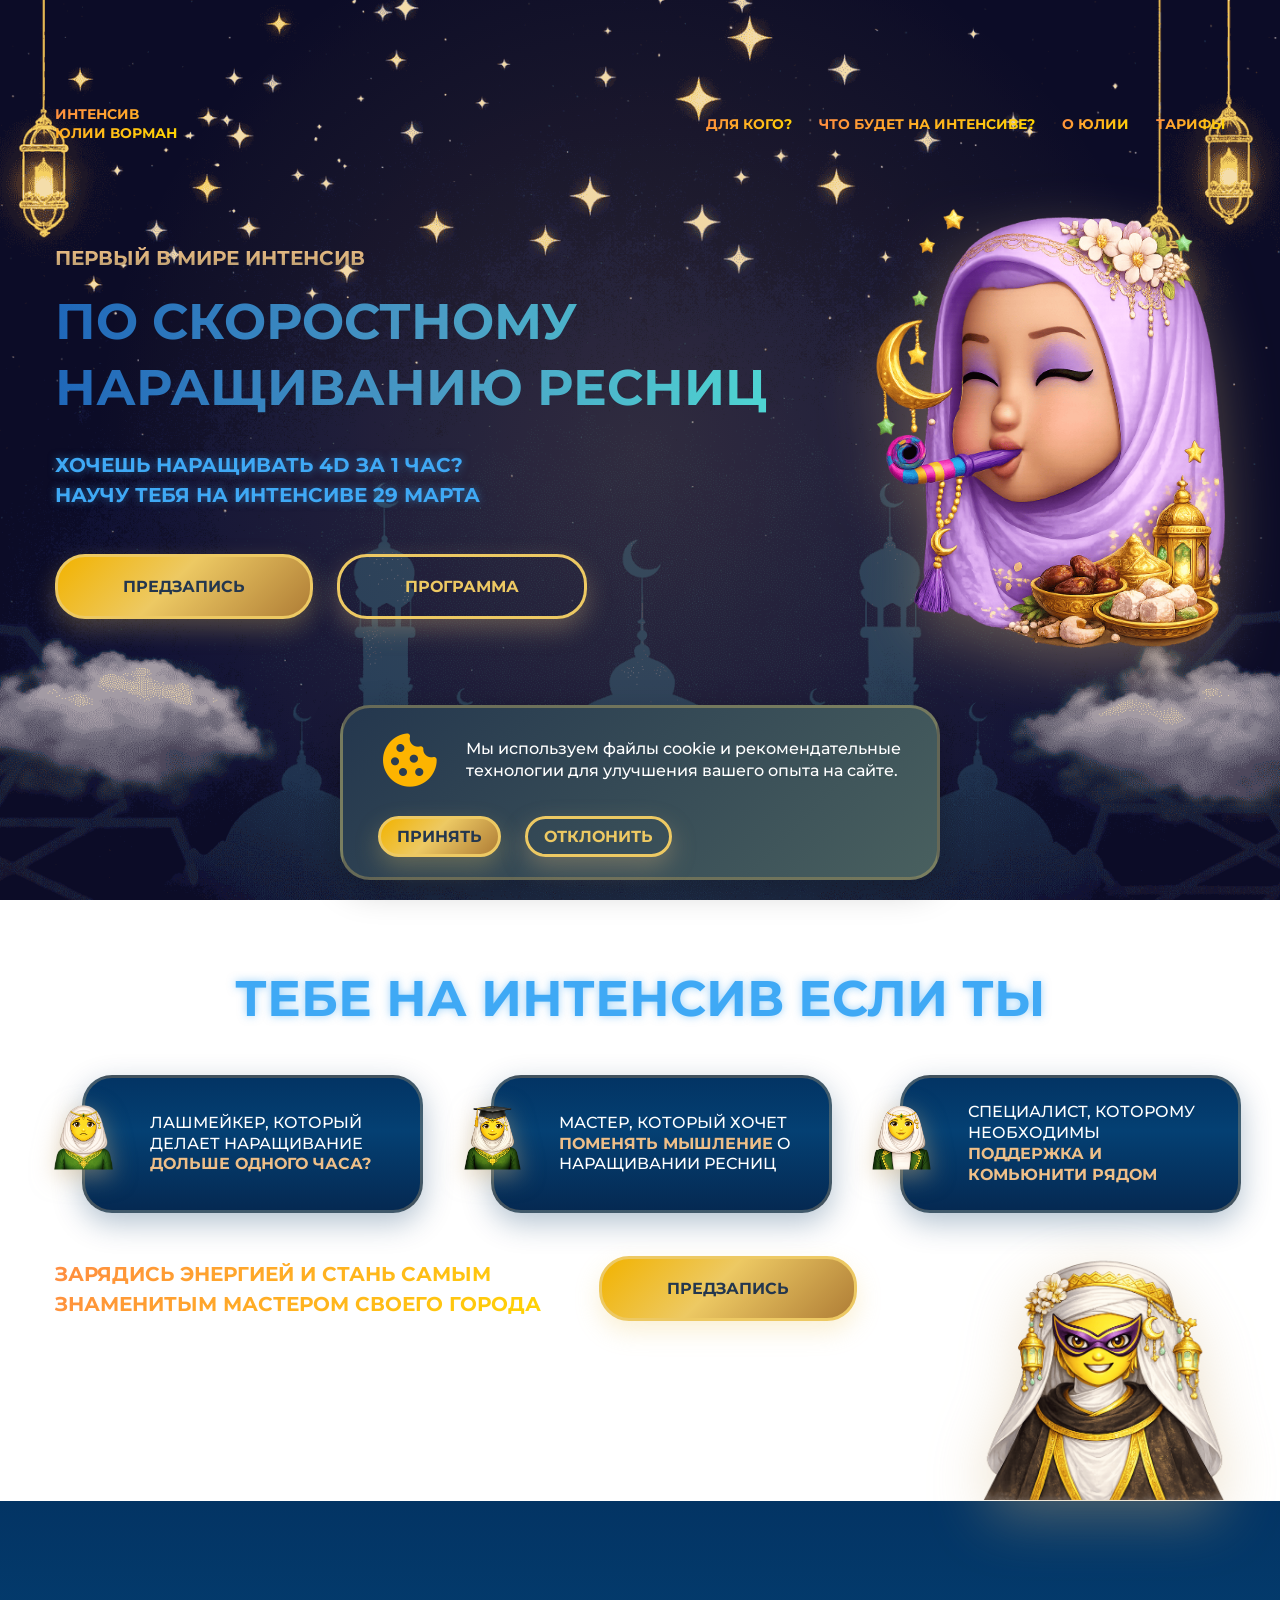
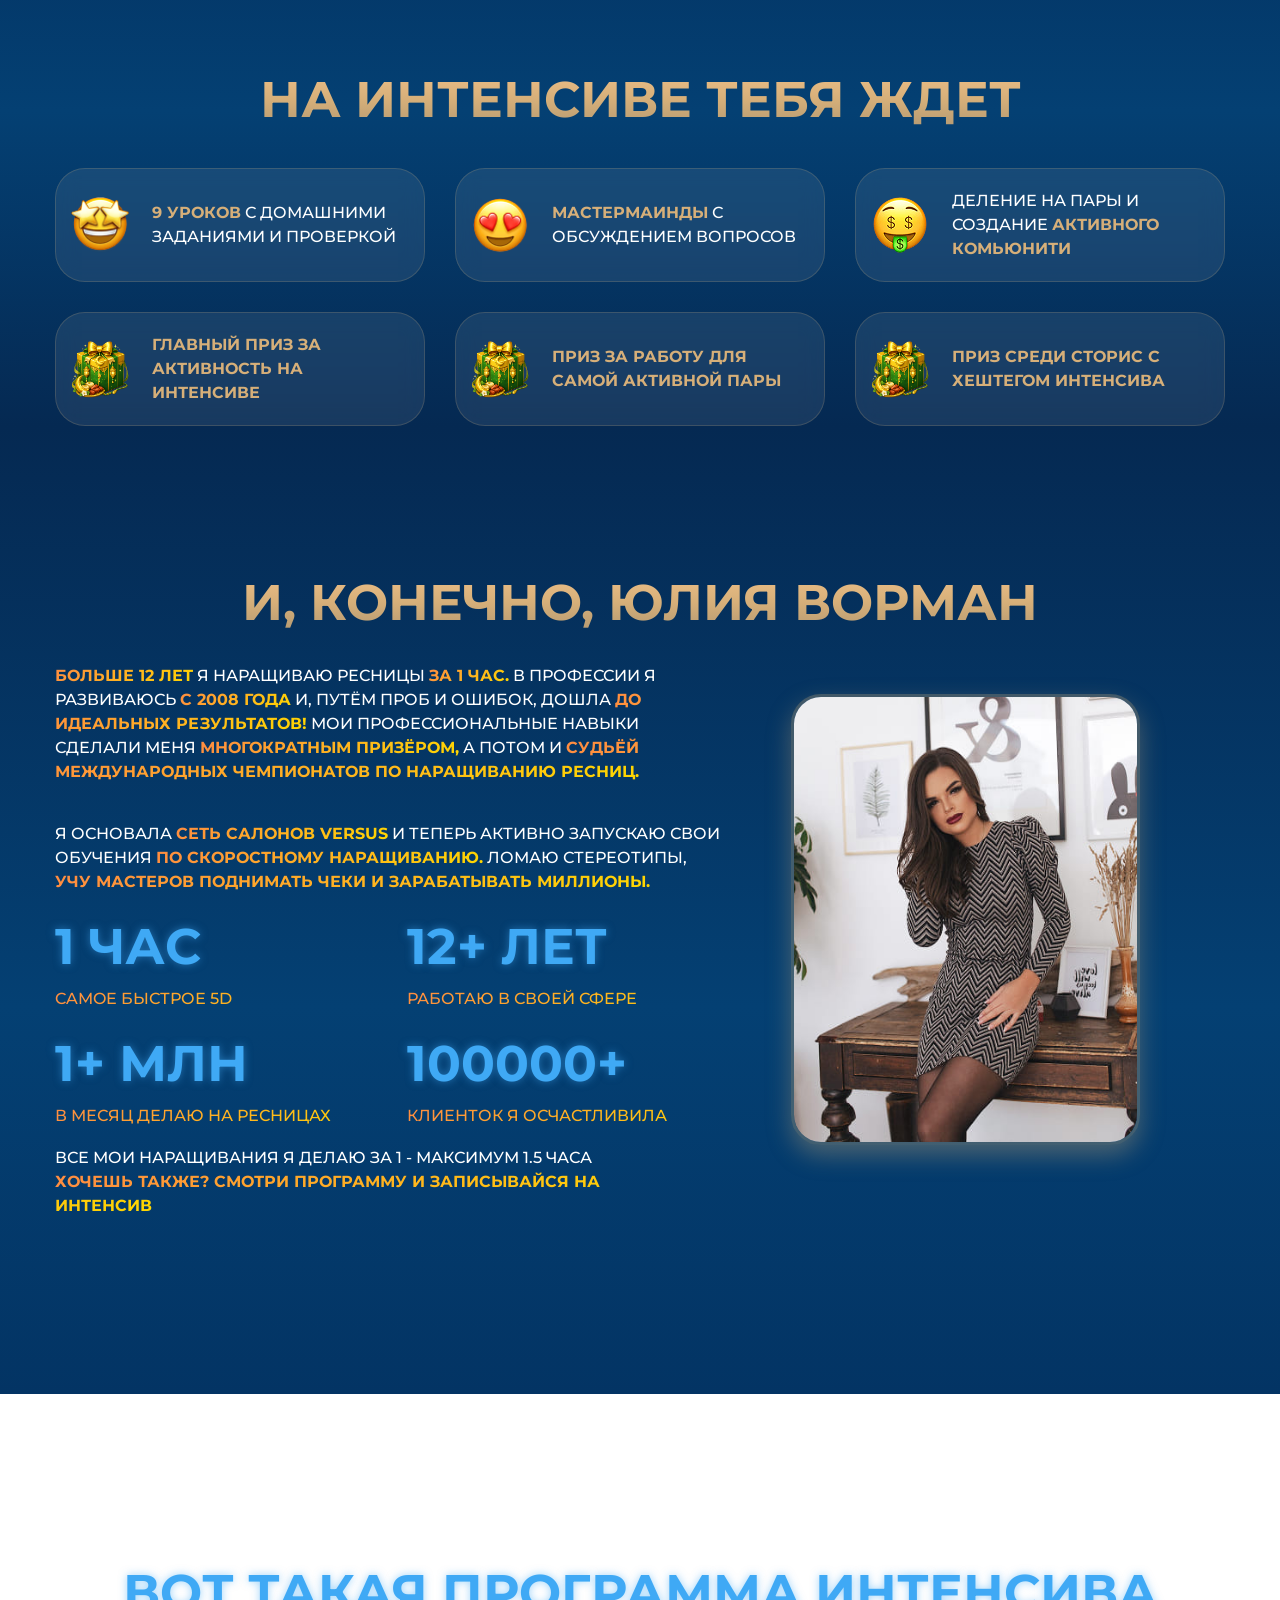
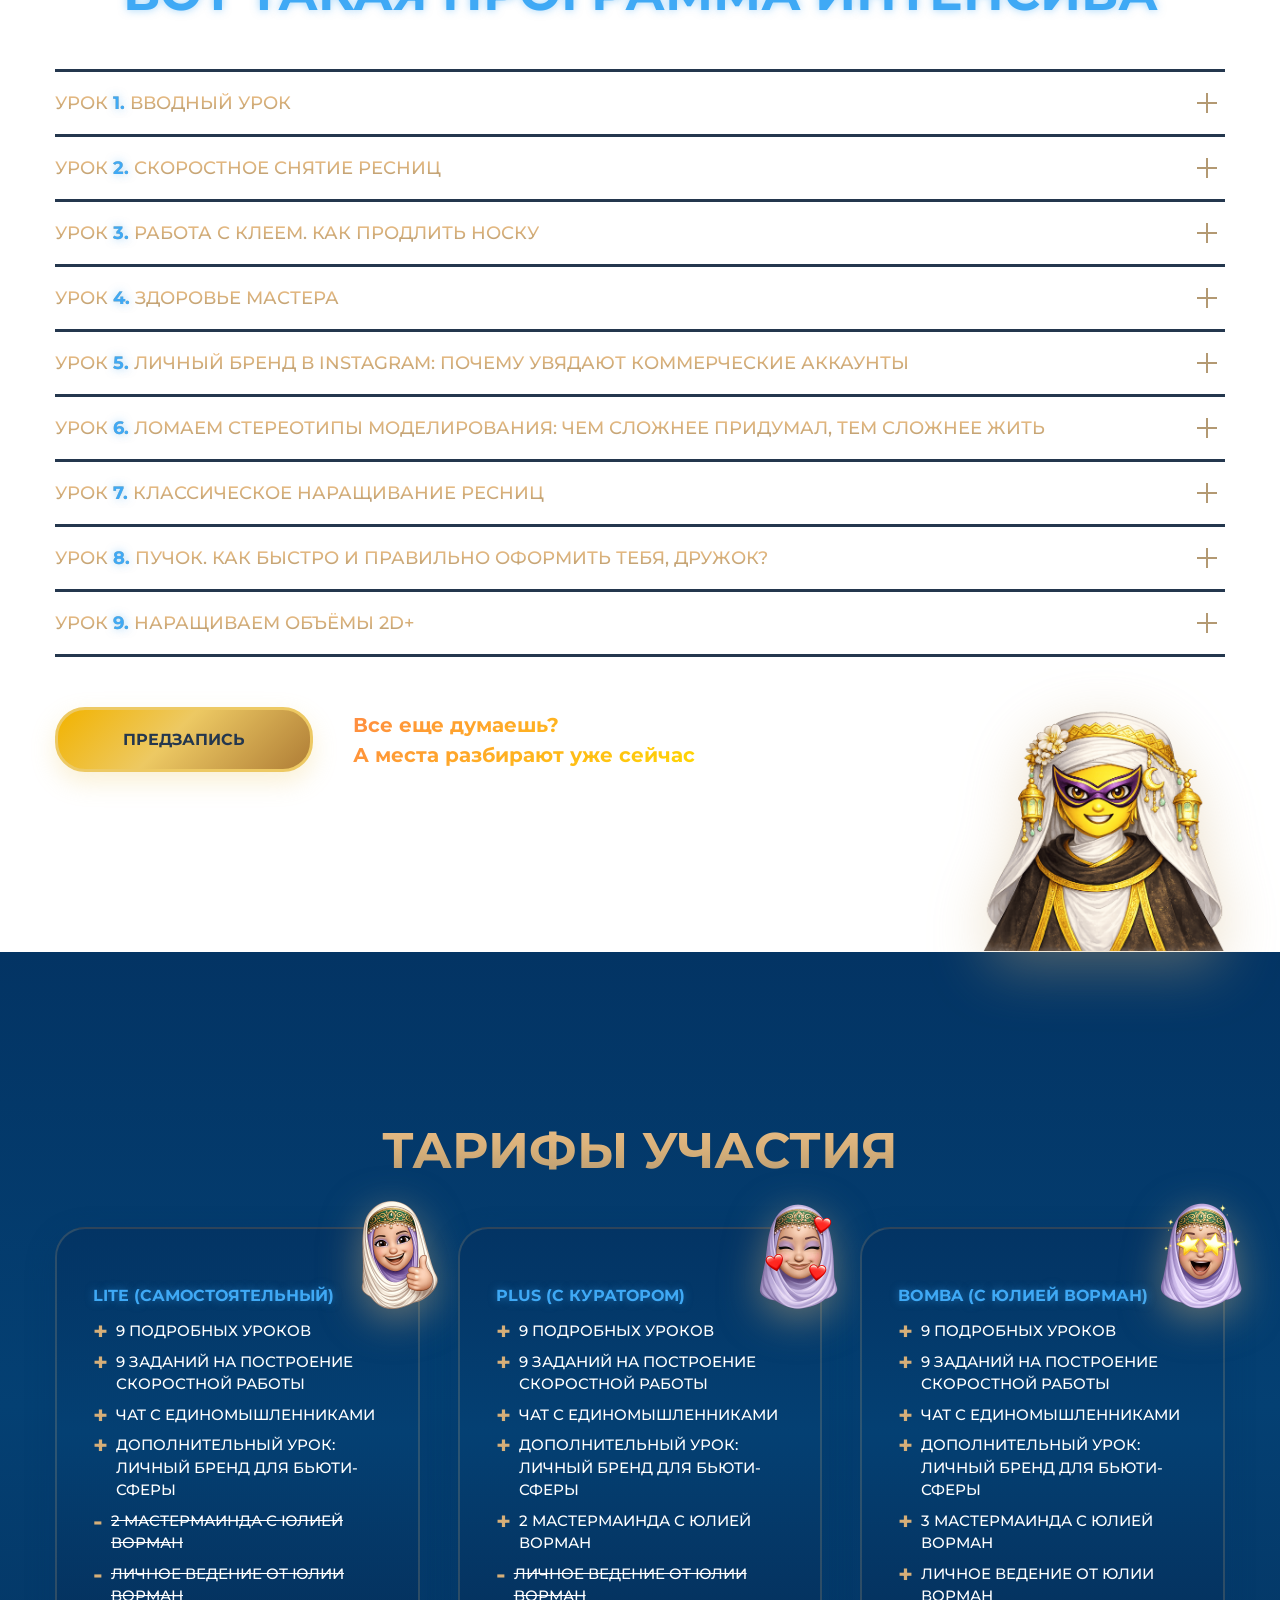
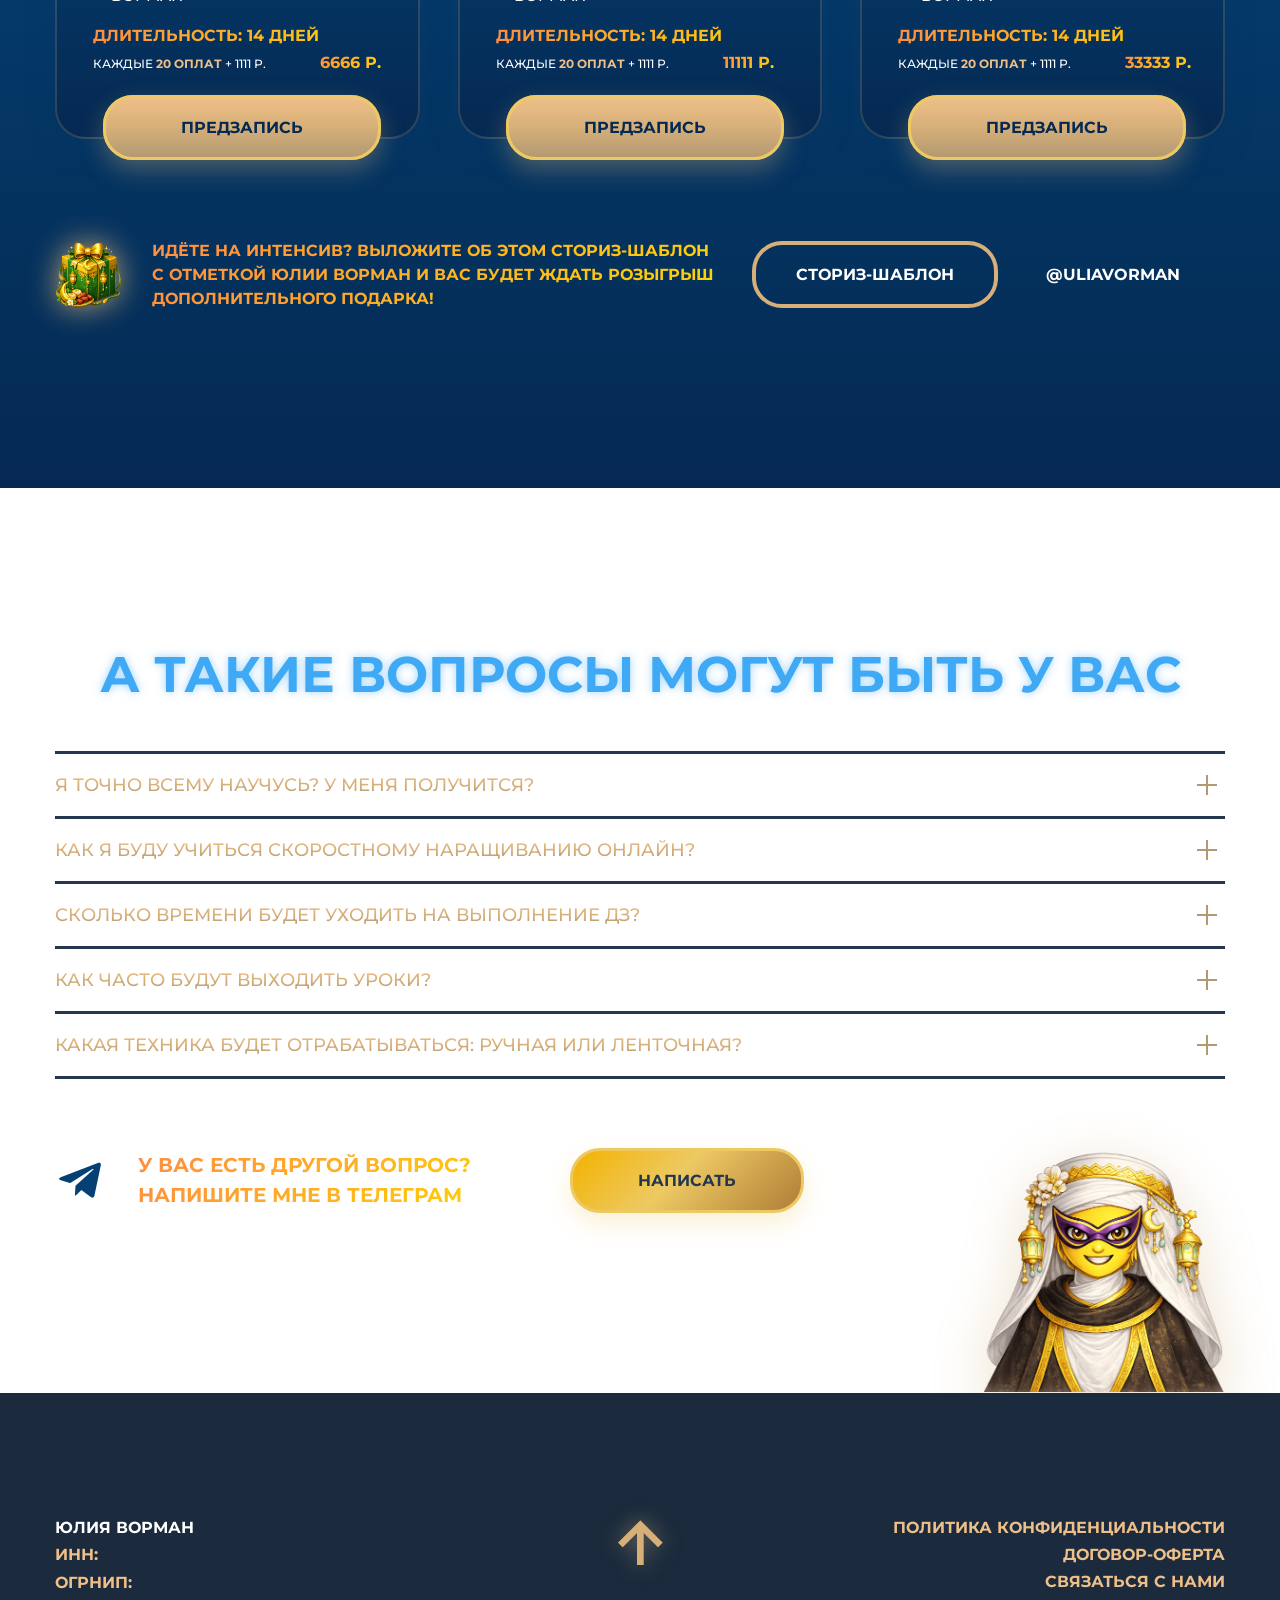
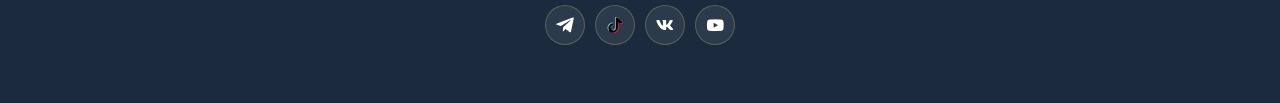
==== commit ec8d8be0: "update" ====
--- a/index.html
+++ b/index.html
@@ -9,8 +9,8 @@
     <meta name="apple-mobile-web-app-status-bar-style" content="black-translucent">
     
     <!-- Для Android -->
-    <meta name="theme-color" content="#4C3D74" media="(prefers-color-scheme: light)">
-    <meta name="theme-color" content="#4C3D74" media="(prefers-color-scheme: dark)">
+    <meta name="theme-color" content="#24374e" media="(prefers-color-scheme: light)">
+    <meta name="theme-color" content="#24374e" media="(prefers-color-scheme: dark)">
 
     <title>Онлайн-интенсив по наращиванию ресниц</title>
 
--- a/css/style.css
+++ b/css/style.css
@@ -12,7 +12,7 @@
     --primary-alternaite-color: #49605f;
 
     --secondary-color: #ffffff;
-
+    
     --border-radius: 30px;
 
     --primary-color-button: #edc963;
@@ -58,8 +58,56 @@
     --gradient-gold: linear-gradient(135deg, #f2b300 0%, #edc963 45%, #af7d36 100%);
 
     --gradient-dark: linear-gradient(135deg, #24374e 0%, #49605f 100%);
+
+    --gradient-title: linear-gradient(90deg, #fff3c4 0%, #edc963 42%, #af7d36 100%);
+
+    /* Карточки (синий градиент) */
+    --card-gradient: linear-gradient(180deg, #033464 0%, #044073 40%, #052952 100%);
+
+    /* Перевёрнутый градиент (снизу вверх) — отзеркаленный */
+    --card-gradient-flipped: linear-gradient(0deg, #033464 0%, #044073 40%, #052952 100%);
     
-    --gradient-title: linear-gradient(90deg, #fff3c4 0%, #edc963 42%, #af7d36 100%);
+    /* Декоративные элементы (синие цветы/узоры) */
+    --ornament-gradient: radial-gradient(circle, #145186 0%, #044073 60%, #052952 100%);
+    
+    /* Золотые элементы (луна, фоновые детали) */
+    --gold-gradient: linear-gradient(180deg, #EEBF88 0%, #D6AF79 50%, #B39972 100%);
+    
+    --bg-main: #EEBF88;
+    
+    /* Темно-синие (карточки / основной дизайн) */
+    --blue-dark: #052952;
+
+    --blue-deep: #033464;
+
+    --blue-primary: #044073;
+
+    --blue-mid: #145186;
+
+    --blue-light: #2B405A;
+
+    --blue-muted: #435C73;
+    
+    /* Серо-синие оттенки (узоры / тени) */
+    --gray-blue-1: #708198;
+
+    --gray-blue-2: #7D7766;
+
+    --gray-blue-3: #535555;
+    
+    /* Золотые / бежевые (луна, фон, декор) */
+    --gold-light: #EEBF88;
+
+    --gold: #D6AF79;
+
+    --gold-dark: #B39972;
+
+    /* Дополнительные эффекты */
+    --shadow-blue: 0 10px 30px rgba(3, 52, 100, 0.3);
+
+    --shadow-gold-new: 0 10px 25px rgba(208, 175, 121, 0.35);
+
+    --glow-blue: 0 0 15px rgba(20, 81, 134, 0.5);
 }
 
 /* Подключение шрифта "Montserrat" */
@@ -124,7 +172,7 @@
     transform: translateX(-50%);
     width: 60px;
     height: 25px;
-    background: var(--gradient-gold);
+    background: var(--gold-gradient);
     border-radius: 5px;
     box-shadow: 0 3px 10px rgba(0, 0, 0, 0.2);
 }
@@ -400,6 +448,20 @@
     background-size: cover;
     background-position: center;
     background-repeat: no-repeat;
+    opacity: 0.85;
+}
+
+.header::after,
+.banner::after {
+    content: '';
+    position: absolute;
+    top: 0;
+    left: 0;
+    width: 100%;
+    height: 100%;
+    z-index: -1;
+    background: radial-gradient(circle at center, rgba(208, 175, 121, 0.15) 0%, transparent 70%);
+    pointer-events: none;
 }
 
 /* Шапка */
@@ -470,11 +532,17 @@
     font-family: var(--font-family);
     font-weight: 700;
     font-size: 20px;
-    background: linear-gradient(135deg, #FF8C42, #FFD700);
+    background: var(--gold-gradient);
     -webkit-background-clip: text;
     background-clip: text;
     color: transparent;
     text-transform: uppercase;
+    animation: titleGlow 2s ease-in-out infinite alternate;
+}
+
+@keyframes titleGlow {
+    0% { filter: drop-shadow(0 0 2px rgba(208, 175, 121, 0.3)); }
+    100% { filter: drop-shadow(0 0 12px rgba(208, 175, 121, 0.7)); }
 }
 
 .banner__title {
@@ -541,17 +609,38 @@
     font-weight: 700;
     font-family: var(--font-family);
     font-size: 16px;
-    border: 3px solid var(--text-gold);;
+    border: 3px solid var(--text-gold);
+    box-shadow: var(--shadow-gold-new);
     text-transform: uppercase;
     transition: var(--transition);
     text-align: center;
+    position: relative;
+    overflow: hidden;
+}
+
+.btn::after {
+    content: '';
+    position: absolute;
+    top: 50%;
+    left: 50%;
+    width: 0;
+    height: 0;
+    border-radius: 50%;
+    background: rgba(255, 255, 255, 0.4);
+    transform: translate(-50%, -50%);
+    transition: width 0.6s, height 0.6s;
+}
+
+.btn:hover::after {
+    width: 300px;
+    height: 300px;
 }
 
 .btn:hover {
-    background: var(--gradient-gold);
-    color: var(--primary-color);
-    border-color: transparent;
-    box-shadow: var(--shadow-gold);
+    box-shadow: 0 15px 35px rgba(208, 175, 121, 0.5);
+    background: var(--gold-gradient);
+    color: var(--blue-dark);
+    border: 3px solid var(--text-gold);
 }
 
 .images {
@@ -563,6 +652,7 @@
     z-index: 2;
     transition: transform var(--transition);
     cursor: pointer;
+    filter: drop-shadow(0 20px 30px rgba(208, 175, 121, 0.4));
 }
 
 .images:hover {
@@ -580,7 +670,8 @@
     font-weight: 700;
     text-align: center;
     text-transform: uppercase;
-    color: var(--primary-alternaite-color);
+    color: #3fa9f5;
+    text-shadow: 0 0 8px rgba(63, 169, 245, 0.5);
     margin-bottom: 46px;
 }
 
@@ -599,8 +690,9 @@
 }
 
 .for-whom__card {
-    background: var(--background-color-card);
-    border: 3px solid var(--primary-color);
+    background: var(--card-gradient);
+    border: 3px solid rgba(208, 175, 121, 0.3);
+    box-shadow: var(--shadow-blue);
     border-radius: var(--border-radius);
     width: 341px;
     min-height: 138px;
@@ -608,6 +700,15 @@
     position: relative;
     display: flex;
     align-items: center;
+    transition: var(--transition);
+    cursor: pointer;
+}
+
+.for-whom__card:hover {
+    transform: translateY(-8px);
+    border-color: var(--gold);
+    box-shadow: var(--shadow-gold-new);
+    filter: drop-shadow(0 6px 12px rgba(208, 175, 121, 0.5));
 }
 
 .for-whom__card--between {
@@ -618,17 +719,18 @@
 }
 
 .for-whom__images {
-    width: 84px;
-    height: 84px;
+    width: 65px;
+    height: 65px;
     position: absolute;
-    left: -42px;
+    left: -34px;
     top: 45%;
     transform: translateY(-50%);
     z-index: 2;
+    filter: drop-shadow(0 6px 12px rgba(208, 175, 121, 0.5));
 }
 
 .for-whom__desc {
-    color: var(--primary-color);
+    color: var(--secondary-color);
     font-size: 16px;
     font-family: var(--font-family);
     line-height: 130%;
@@ -639,7 +741,7 @@
 }
 
 .for-whom__span {
-    color: var(--primary-color);
+    color: var(--gold-light);
     font-weight: 700;
 }
 
@@ -656,30 +758,35 @@
     font-weight: 700;
     font-size: 20px;
     line-height: 150%;
-    color: var(--primary-color);
+    background: linear-gradient(135deg, #FF8C42, #FFD700);
+    -webkit-background-clip: text;
+    background-clip: text;
+    color: transparent;
     text-transform: uppercase;
     width: 511px;
 }
 
 .button__for-whom {
-    background-color: var(--primary-color-button);
+    background: var(--gradient-gold);
     border-radius: var(--border-radius);
     padding: 20px 65px;
     font-family: var(--font-family);
     font-size: 16px;
     font-weight: 700;
-    color: var(--secondary-color);
+    color: var(--primary-color);
     text-transform: uppercase;
     transition: var(--transition);
     border: 3px solid var(--primary-color-button);
+    box-shadow: var(--shadow-gold);
     text-align: center;
 }
 
 .button__for-whom:hover {
-    background-color: transparent;
-    color: var(--primary-color-button);
-    border-color: var(--primary-color-button);
-    box-shadow: 0 5px 15px rgba(163, 135, 196, 0.4);
+    background: transparent;
+    color: var(--text-gold);
+    border-color: var(--text-gold);
+    box-shadow: 0 0 20px rgba(237, 201, 99, 0.18), inset 0 0 14px rgba(237, 201, 99, 0.08);
+    text-shadow: 0 0 6px rgba(237, 201, 99, 0.18);
 }
 
 .super__woman--images {
@@ -688,16 +795,25 @@
     top: 1px;
     width: 243px;
     height: 243px;
+    filter: drop-shadow(0 15px 30px rgba(208, 175, 121, 0.4));
 }
 
 /* Что будет на интенсиве? */
 .program {
-    background-color: var(--primary-color);
+    background: var(--card-gradient);
     padding-top: 168px;
 }
 
+.program::after {
+    background: linear-gradient(180deg, var(--blue-mid) 0%, var(--blue-deep) 100%);
+}
+
 .program__content--title {
-    color: var(--secondary-color);
+    background: var(--gold-gradient);
+    -webkit-background-clip: text;
+    background-clip: text;
+    color: transparent;
+    animation: titleGlow 2s ease-in-out infinite alternate;
     font-family: var(--font-family);
     font-size: 50px;
     text-align: center;
@@ -718,6 +834,21 @@
     align-items: center;
     gap: 23px;
     min-width: 0;
+    background: rgba(255, 255, 255, 0.08);
+    border-radius: var(--border-radius);
+    padding: 20px 15px;
+    transition: all 0.4s cubic-bezier(0.2, 0.9, 0.4, 1.1);
+    backdrop-filter: blur(10px);
+    border: 1px solid rgba(208, 175, 121, 0.2);
+    cursor: pointer;
+}
+
+.program__content--list:hover {
+    transform: translateY(-5px);
+    border-color: var(--gold);
+    background: rgba(208, 175, 121, 0.15);
+    box-shadow: var(--shadow-gold-new);
+    filter: drop-shadow(0 0 15px rgba(208, 175, 121, 0.9));
 }
 
 .program__images {
@@ -730,6 +861,7 @@
 
 .program__images:hover {
     transform: scale(1.1);
+    filter: drop-shadow(0 0 15px rgba(208, 175, 121, 0.9));
 }
 
 .program__desc {
@@ -745,7 +877,7 @@
 .program__span {
     font-size: 16px;
     line-height: 150%;
-    color: var(--secondary-color);
+    color: var(--gold);
     font-weight: 700;
     font-family: var(--font-family);
     text-transform: uppercase;
@@ -754,14 +886,18 @@
 /* О Юлии Ворман */
 .about {
     padding-top: 146px;
-    background-color: var(--primary-color);
+    background: var(--card-gradient-flipped);
 }
 
 .about__title {
     font-family: var(--font-family);
     font-weight: 700;
     font-size: 50px;
-    color: var(--secondary-color);
+    background: var(--gold-gradient);
+    -webkit-background-clip: text;
+    background-clip: text;
+    color: transparent;
+    animation: titleGlow 2s ease-in-out infinite alternate;
     text-align: center;
     text-transform: uppercase;
     margin-bottom: 31px;
@@ -780,6 +916,10 @@
 
 .about__text--span {
     font-weight: 700;
+    background: linear-gradient(135deg, #FF8C42, #FFD700);
+    -webkit-background-clip: text;
+    background-clip: text;
+    color: transparent;
 }
 
 .about__text--item {
@@ -795,6 +935,10 @@
 
 .about__text--item--span {
     font-weight: 700;
+    background: linear-gradient(135deg, #FF8C42, #FFD700);
+    -webkit-background-clip: text;
+    background-clip: text;
+    color: transparent;
 }
 
 /* Стили для индикаторов - Уменьшено расстояние между колонками */
@@ -821,7 +965,8 @@
     font-weight: 700;
     font-size: 50px;
     line-height: 66px;
-    color: var(--secondary-color);
+    color: #3fa9f5;
+    text-shadow: 0 0 8px rgba(63, 169, 245, 0.5);
 }
 
 .indicator_text {
@@ -830,7 +975,10 @@
     font-weight: 500;
     font-size: 16px;
     line-height: 150%;
-    color: var(--secondary-color);
+    background: linear-gradient(135deg, #FF8C42, #FFD700);
+    -webkit-background-clip: text;
+    background-clip: text;
+    color: transparent;
 }
 
 .about__text--footer {
@@ -846,6 +994,10 @@
 
 .about__text--footer--span {
     font-weight: 700;
+    background: linear-gradient(135deg, #FF8C42, #FFD700);
+    -webkit-background-clip: text;
+    background-clip: text;
+    color: transparent;
 }
 
 .about__main--images {
@@ -855,6 +1007,16 @@
     width: 349px;
     height: 451px;
     border-radius: var(--border-radius);
+    transition: var(--transition);
+    box-shadow: var(--shadow-gold-new);
+    border: 3px solid rgba(208, 175, 121, 0.3);
+    cursor: pointer;
+}
+
+.about__main--images:hover {
+    transform: scale(1.02);
+    border-color: var(--gold);
+    box-shadow: 0 20px 40px rgba(208, 175, 121, 0.4);
 }
 
 /* Лист уроков интенсива */
@@ -866,7 +1028,8 @@
     font-family: var(--font-family);
     font-weight: 700;
     font-size: 50px;
-    color: var(--primary-alternaite-color);
+    color: #3fa9f5;
+    text-shadow: 0 0 8px rgba(63, 169, 245, 0.5);
     text-transform: uppercase;
     text-align: center;
     margin-bottom: 46px;
@@ -908,7 +1071,11 @@
 .lesson-title {
     font-size: 18px;
     font-weight: 500;
-    color: var(--primary-color);
+    background: var(--gold-gradient);
+    -webkit-background-clip: text;
+    background-clip: text;
+    color: transparent;
+    animation: titleGlow 2s ease-in-out infinite alternate;
     font-family: var(--font-family);
     text-transform: uppercase;
 }
@@ -924,7 +1091,7 @@
 .icon::before, .icon::after {
     content: '';
     position: absolute;
-    background-color: var(--primary-color);
+    background-color: var(--gold-dark);
     transition: var(--transition);
 }
 
@@ -964,7 +1131,7 @@
     background-color: transparent !important;
     font-size: 15px;
     line-height: 1.6;
-    color: var(--primary-color);
+    color: var(--gray-blue-1);
 }
 
 /* Когда аккордеон открыт */
@@ -990,17 +1157,37 @@
     font-weight: 700;
     font-size: 20px;
     line-height: 150%;
-    color: var(--primary-color);
+    background: linear-gradient(135deg, #FF8C42, #FFD700);
+    -webkit-background-clip: text;
+    background-clip: text;
+    color: transparent;
     width: 350px;
 }
 
 .lesson--title--number {
     font-weight: 700;
+    color: #3fa9f5;
+    text-shadow: 0 0 8px rgba(63, 169, 245, 0.5);
+}
+
+/* При наведении на весь блок .accordion-label меняется текст */
+.accordion-label:hover .lesson--title--number {
+    background: var(--gold-gradient);
+    -webkit-background-clip: text;
+    background-clip: text;
+    color: transparent;
+    text-shadow: none;
+    animation: titleGlow 2s ease-in-out infinite alternate;
+}
+
+.accordion-label:hover .lesson-title {
+    color: #3fa9f5;
+    text-shadow: 0 0 8px rgba(63, 169, 245, 0.5);
 }
 
 /* Тарифы */
 .pricing {
-    background-color: var(--primary-color);
+    background: var(--card-gradient);
     padding-top: 168px;
 }
 
@@ -1009,7 +1196,11 @@
     font-weight: 700;
     font-size: 50px;
     text-align: center;
-    color: var(--secondary-color);
+    background: var(--gold-gradient);
+    -webkit-background-clip: text;
+    background-clip: text;
+    color: transparent;
+    animation: titleGlow 2s ease-in-out infinite alternate;
     text-transform: uppercase;
     margin-bottom: 46px;
 }
@@ -1021,18 +1212,29 @@
 }
 
 .pricing__content--card {
-    background-color: var(--background-color-card);
+    background: var(--card-gradient);
     border-radius: var(--border-radius);
     width: 375px;
     padding: 57px 30px 0 36px;
     position: relative;
+    transition: all 0.4s cubic-bezier(0.2, 0.9, 0.4, 1.1);
+    border: 2px solid rgba(208, 175, 121, 0.2);
+    box-shadow: var(--shadow-blue);
+    cursor: pointer;
+}
+
+.pricing__content--card:hover {
+    transform: translateY(-5px);
+    border-color: var(--gold);
+    box-shadow: var(--shadow-gold-new);
 }
 
 .pricing__content__card--title {
     font-family: var(--font-family);
     font-weight: 700;
     font-size: 16px;
-    color: var(--primary-color);
+    color: #3fa9f5;
+    text-shadow: 0 0 8px rgba(63, 169, 245, 0.5);
     text-transform: uppercase;
     margin-bottom: 15px;
 }
@@ -1043,7 +1245,7 @@
     font-size: 15px;
     line-height: 150%;
     text-transform: uppercase;
-    color: var(--primary-color);
+    color: var(--secondary-color);
     margin-bottom: 8px;
     display: flex;
     gap: 8px;
@@ -1053,13 +1255,17 @@
     font-weight: 700;
     font-size: 25px;
     flex-shrink: 0;
+    color: var(--gold);
 }
 
 .pricing__content--duration {
     font-family: var(--font-family);
     font-weight: 700;
     font-size: 16px;
-    color: var(--primary-color);
+    background: linear-gradient(135deg, #FF8C42, #FFD700);
+    -webkit-background-clip: text;
+    background-clip: text;
+    color: transparent;
     text-transform: uppercase;
     margin-top: 18px;
     margin-bottom: 8px;
@@ -1070,7 +1276,7 @@
     font-family: var(--font-family);
     font-weight: 500;
     font-size: 12px;
-    color: var(--primary-color);
+    color: var(--secondary-color);
     text-transform: uppercase;
     margin: 0;
     margin-right: 50px;
@@ -1080,6 +1286,7 @@
 
 .pricing__content__condition--span {
     font-weight: 700;
+    color: var(--gold-light);
 }
 
 .pricing__content--price {
@@ -1087,22 +1294,26 @@
     font-family: var(--font-family);
     font-weight: 700;
     font-size: 16px;
-    color: var(--primary-color);
+    background: linear-gradient(135deg, #FF8C42, #FFD700);
+    -webkit-background-clip: text;
+    background-clip: text;
+    color: transparent;
     margin: 0;
     text-align: center;
 }
 
 .pricing__content--button {
-    background-color: var(--primary-color-button);
+    background: var(--gold-gradient);
     border-radius: var(--border-radius);
     padding: 20px 75px;
     font-family: var(--font-family);
     font-size: 16px;
     font-weight: 700;
-    color: var(--secondary-color);
+    color: var(--blue-dark);
     text-transform: uppercase;
     transition: var(--transition);
     border: 3px solid var(--primary-color-button);
+    box-shadow: var(--shadow-gold-new);
     margin-left: 10px;
 }
 
@@ -1111,8 +1322,7 @@
     background-color: var(--primary-color-button);
     color: var(--secondary-color);
     border-color: var(--primary-color-button);
-    box-shadow: 0 0 15px rgba(163, 135, 196, 0.6), inset 0 0 15px rgba(163, 135, 196, 0.1);
-    text-shadow: 0 0 5px rgba(163, 135, 196, 0.3);
+    box-shadow: 0 15px 35px rgba(208, 175, 121, 0.5);
 }
 
 .pricing__content--images {
@@ -1124,10 +1334,12 @@
     object-fit: cover;
     transition: var(--transition);
     cursor: pointer;
+    filter: drop-shadow(0 10px 20px rgba(208, 175, 121, 0.5));
 }
 
 .pricing__content--images:hover {
     transform: scale(1.1) rotate(5deg);
+    filter: drop-shadow(0 5px 10px rgba(0, 0, 0, 0.2));
 }
 
 .pricing__content--stories {
@@ -1143,10 +1355,12 @@
     height: 67px;
     transition: var(--transition);
     cursor: pointer;
+    filter: drop-shadow(0 0 15px rgba(208, 175, 121, 0.9));
 }
 
 .pricing__content__images--gift:hover {
     transform: scale(1.1);
+    filter: drop-shadow(0 5px 10px rgba(0, 0, 0, 0.2));
 }
 
 .pricing__content__stories--text {
@@ -1155,12 +1369,15 @@
     font-weight: 700;
     font-size: 16px;
     line-height: 150%;
-    color: var(--secondary-color);
+    background: linear-gradient(135deg, #FF8C42, #FFD700);
+    -webkit-background-clip: text;
+    background-clip: text;
+    color: transparent;
     text-transform: uppercase;
 }
 
 .btn__stories {
-    border: 4px solid var(--primary-color-button);
+    border: 4px solid var(--gold);
     background-color: transparent;
     color: var(--secondary-color);
     padding: 20px 40px;
@@ -1175,10 +1392,10 @@
 }
 
 .btn__stories:hover {
-    background-color: var(--primary-color-button);
-    color: var(--secondary-color);
-    border-color: var(--primary-color-button);
-    box-shadow: 0 5px 15px rgba(163, 135, 196, 0.4);
+    background: var(--gold-gradient);
+    color: var(--blue-dark);
+    border: 4px solid var(--gold);
+    box-shadow: var(--shadow-gold-new);
 }
 
 .short__name {
@@ -1193,7 +1410,8 @@
 }
 
 .short__name:hover {
-    color: var(--primary-color-button);
+    color: #3fa9f5;
+    text-shadow: 0 0 8px rgba(63, 169, 245, 0.5);
 }
 
 /* А такие вопросы могут возникнуть у вас */
@@ -1205,7 +1423,8 @@
     font-family: var(--font-family);
     font-weight: 700;
     font-size: 50px;
-    color: var(--primary-alternaite-color);
+    color: #3fa9f5;
+    text-shadow: 0 0 8px rgba(63, 169, 245, 0.5);
     text-align: center;
     text-transform: uppercase;
     margin-bottom: 46px;
@@ -1247,9 +1466,18 @@
 .question-title {
     font-size: 18px;
     font-weight: 500;
-    color: var(--primary-color);
-    font-family: var(--font-family);
-    text-transform: uppercase;
+    background: var(--gold-gradient);
+    -webkit-background-clip: text;
+    background-clip: text;
+    color: transparent;
+    animation: titleGlow 2s ease-in-out infinite alternate;
+    font-family: var(--font-family);
+    text-transform: uppercase;
+}
+
+.question-title:hover {
+    color: #3fa9f5;
+    text-shadow: 0 0 8px rgba(63, 169, 245, 0.5);
 }
 
 .icon {
@@ -1263,7 +1491,7 @@
 .icon::before, .icon::after {
     content: '';
     position: absolute;
-    background-color: var(--primary-color);
+    background-color: var(--gold-dark);
     transition: var(--transition);
 }
 
@@ -1309,7 +1537,7 @@
     background-color: var(--secondary-color);
     font-size: 15px;
     line-height: 1.6;
-    color: var(--primary-color);
+    color: var(--gray-blue-1);
 }
 
 .content-wrapper {
@@ -1317,14 +1545,15 @@
 }
 
 .bx.bxl-telegram {
-    color: var(--text-dark);
+    color: var(--blue-primary);
     font-size: 50px;
     cursor: pointer;
     transition: var(--transition);
 }
 
 .bx.bxl-telegram:hover {
-    color: var(--text-gold-dark);
+    color: var(--gold);
+    filter: drop-shadow(0 0 8px rgba(208, 175, 121, 0.5));
 }
 
 .questions__text {
@@ -1332,7 +1561,10 @@
     font-weight: 700;
     font-size: 20px;
     line-height: 150%;
-    color: var(--primary-color);
+    background: linear-gradient(135deg, #FF8C42, #FFD700);
+    -webkit-background-clip: text;
+    background-clip: text;
+    color: transparent;
     text-transform: uppercase;
     width: 399px;
 }
@@ -1368,14 +1600,14 @@
 }
 
 .footer__logo:hover {
-    color: var(--primary-color-button);
+    color: var(--gold);
 }
 
 .inn {
     font-family: var(--font-family);
     font-weight: 700;
     font-size: 16px;
-    color: var(--secondary-color);
+    color: var(--gold-light);
     text-transform: uppercase;
     margin-top: 8px;
     margin-bottom: 8px;
@@ -1385,7 +1617,7 @@
     font-family: var(--font-family);
     font-weight: 700;
     font-size: 16px;
-    color: var(--secondary-color);
+    color: var(--gold-light);
     text-transform: uppercase;
     line-height: 1.4;
 }
@@ -1409,7 +1641,8 @@
 
 .up__link {
     text-decoration: none;
-    color: var(--secondary-color);
+    color: var(--gold);
+    filter: drop-shadow(0 0 10px rgba(208, 175, 121, 0.5));
     display: block;
     transition: var(--transition);
 }
@@ -1420,7 +1653,6 @@
 }
 
 .up__link:hover .bx.bx-up-arrow-alt {
-    color: var(--text-gold);
     transform: scale(1.08);
 }
 
@@ -1439,13 +1671,14 @@
     height: 40px;
     border-radius: 50%;
     background-color: rgba(255, 255, 255, 0.08);
-    border: 1px solid rgba(237, 201, 99, 0.16);
+    border: 1px solid rgba(208, 175, 121, 0.3);
     transition: var(--transition);
 }
 
 .social__icons a:hover {
-    background: var(--gradient-gold);
-    transform: scale(1.08);
+    background: var(--gold-gradient);
+    transform: scale(1.1);
+    border-color: transparent;
 }
 
 .social__icons i {
@@ -1470,13 +1703,13 @@
     font-family: var(--font-family);
     font-weight: 700;
     font-size: 16px;
+    color: var(--gold-light);
+    text-transform: uppercase;
+    transition: var(--transition);
+}
+
+.political__confidencial:hover, .oferta:hover, .hire__me:hover {
     color: var(--secondary-color);
-    text-transform: uppercase;
-    transition: var(--transition);
-}
-
-.political__confidencial:hover, .oferta:hover, .hire__me:hover {
-    color: var(--primary-color-button);
 }
 
 .social__icons {
@@ -1490,7 +1723,7 @@
     display: flex;
     align-items: center;
     justify-content: center;
-    background-color: var(--primary-color);
+    background: var(--card-gradient);
 }
 
 .form__container {
@@ -1503,6 +1736,8 @@
     max-width: 460px;
     margin: 0 20px;
     flex-direction: column;
+    border: 2px solid rgba(208, 175, 121, 0.3);
+    box-shadow: var(--shadow-gold-new);
 }
 
 .form__tabs {
@@ -1517,17 +1752,17 @@
     font-weight: 700;
     font-size: 14px;
     text-transform: uppercase;
-    color: var(--prefers-color-scheme);
+    color: var(--gray-blue-1);
     cursor: pointer;
     transition: var(--transition);
 }
 
 .form__tab:hover {
-    color: var(--primary-color);
+    color: var(--gold-dark);
 }
 
 .form__tab--active {
-    color: var(--primary-color);
+    color: var(--gold-dark);
 }
 
 .form__container--group {
@@ -1554,27 +1789,29 @@
 }
 
 .form__field:focus-within {
-    border-color: var(--primary-color-button);
+    border-color: var(--gold);
 }
 
 .label {
     display: flex;
     margin: 2px 0;
     opacity: 0.6;
-    color: #403A4B;
+    color: #3fa9f5;
+    text-shadow: 0 0 8px rgba(63, 169, 245, 0.5);
 }
 
 .btn__register {
-    background-color: var(--primary-color-button);
+    background: var(--gold-gradient);
     border-radius: var(--border-radius);
     padding: 16px;
     font-family: var(--font-family);
     font-size: 16px;
     font-weight: 700;
-    color: var(--secondary-color);
+    color: var(--blue-dark);
     text-transform: uppercase;
     transition: var(--transition);
     border: 3px solid var(--primary-color-button);
+    box-shadow: var(--shadow-gold-new);
     text-align: center;
     width: 100%;
     margin-bottom: 21px;
@@ -1587,12 +1824,11 @@
     background-color: var(--primary-color-button);
     color: var(--secondary-color);
     border-color: var(--primary-color-button);
-    box-shadow: 0 0 15px rgba(163, 135, 196, 0.6), inset 0 0 15px rgba(163, 135, 196, 0.1);
-    text-shadow: 0 0 5px rgba(163, 135, 196, 0.3);
+    box-shadow: 0 15px 35px rgba(208, 175, 121, 0.5);
 }
 
 .hr {
-    border-bottom: 1px solid var(--prefers-color-scheme);
+    border-bottom: 1px solid var(--line-color);
 }
 
 .btn__continue {
@@ -1602,9 +1838,9 @@
     column-gap: 9px;
     background: transparent;
     border-radius: var(--border-radius);
-    border: 3px solid var(--primary-color-button);
+    border: 3px solid var(--gold);
     padding: 16px;
-    color: var(--prefers-color-scheme);
+    color: var(--blue-primary);
     font-family: var(--font-family);
     font-weight: 500;
     margin-top: 21px;
@@ -1613,8 +1849,8 @@
 }
 
 .btn__continue:hover {
-    background-color: var(--primary-color-button);
-    color: var(--secondary-color);
+    background: var(--gold-gradient);
+    color: var(--blue-dark);
     border: 3px solid var(--primary-color-button);
 }
 
@@ -1629,7 +1865,7 @@
     column-gap: 9px;
     cursor: pointer;
     font-family: var(--font-family);
-    color: var(--prefers-color-scheme);
+    color: var(--blue-primary);
 }
 
 .checkbox {
@@ -1640,7 +1876,7 @@
 .forgot__password {
     text-align: center;
     text-decoration: none;
-    color: var(--prefers-color-scheme);
+    color: var(--gray-blue-1);
     font-size: 12px;
     margin-top: 5px;
     font-family: var(--font-family);
@@ -1648,7 +1884,7 @@
 }
 
 .forgot__password:hover {
-    color: var(--primary-color);
+    color: var(--gold-dark);
 }
 
 /* Для предзаписи */
@@ -1659,6 +1895,8 @@
     font-family: var(--font-family);
     font-weight: 700;
     text-transform: uppercase;
+    color: #3fa9f5;
+    text-shadow: 0 0 8px rgba(63, 169, 245, 0.5);
 }
 
 .remembers__me {
@@ -1667,7 +1905,7 @@
     column-gap: 9px;
     cursor: pointer;
     font-family: var(--font-family);
-    color: var(--prefers-color-scheme);
+    color: var(--blue-primary);
     margin-top: 21px;
 }
 
@@ -1676,30 +1914,32 @@
     height: 18px;
     min-width: 16px;
     margin-top: 2px;
-    accent-color: var(--primary-color-button);
+    accent-color: var(--gold);
 }
 
 .btn__pre--recording {
-    background-color: var(--primary-color-button);
+    background: var(--gold-gradient);
     border-radius: var(--border-radius);
     padding: 20px 65px;
     font-family: var(--font-family);
     font-size: 16px;
     font-weight: 700;
-    color: var(--secondary-color);
+    color: var(--blue-dark);
     text-transform: uppercase;
     transition: var(--transition);
     border: 3px solid var(--primary-color-button);
+    box-shadow: var(--shadow-gold-new);
     text-align: center;
     width: 100%;
     margin-top: 37px;
 }
 
 .btn__pre--recording:hover {
-    background-color: transparent;
-    color: var(--primary-color-button);
+    border: 3px solid var(--primary-color);
+    background-color: var(--primary-color-button);
+    color: var(--secondary-color);
     border-color: var(--primary-color-button);
-    box-shadow: 0 5px 15px rgba(163, 135, 196, 0.4);
+    box-shadow: 0 15px 35px rgba(208, 175, 121, 0.5);
 }
 
 /* Файлы Cookie */
@@ -1771,46 +2011,68 @@
 }
 
 .cookie__accept {
-    background-color: var(--primary-color-button);
+    background: var(--gradient-gold);
     border-radius: var(--border-radius);
     padding: 8px 16px;
     font-family: var(--font-family);
     font-size: 16px;
     font-weight: 700;
-    color: var(--secondary-color);
+    color: var(--primary-color);
     text-transform: uppercase;
     transition: var(--transition);
     border: 3px solid var(--primary-color-button);
+    box-shadow: var(--shadow-gold);
     text-align: center;
 }
 
 .cookie__accept:hover {
-    border: 3px solid var(--primary-color-button);
-    background-color: transparent;
-    color: var(--secondary-color);
-    box-shadow: 0 0 15px rgba(163, 135, 196, 0.6), inset 0 0 15px rgba(163, 135, 196, 0.1);
-    text-shadow: 0 0 5px rgba(163, 135, 196, 0.3);
+    background: transparent;
+    color: var(--text-gold);
+    border-color: var(--text-gold);
+    box-shadow: 0 0 20px rgba(237, 201, 99, 0.18), inset 0 0 14px rgba(237, 201, 99, 0.08);
+    text-shadow: 0 0 6px rgba(237, 201, 99, 0.18);
 }
 
 .cookie__decline {
     border-radius: var(--border-radius);
     background-color: transparent;
-    color: var(--secondary-color);
+    color: var(--text-gold);
     padding: 8px 16px;
     font-weight: 700;
     font-family: var(--font-family);
     font-size: 16px;
-    border: 3px solid var(--primary-color-button);
+    border: 3px solid var(--text-gold);
+    box-shadow: var(--shadow-gold-new);
     text-transform: uppercase;
     transition: var(--transition);
     text-align: center;
+    position: relative;
+    overflow: hidden;
+}
+
+.cookie__decline::after {
+    content: '';
+    position: absolute;
+    top: 50%;
+    left: 50%;
+    width: 0;
+    height: 0;
+    border-radius: 50%;
+    background: rgba(255, 255, 255, 0.4);
+    transform: translate(-50%, -50%);
+    transition: width 0.6s, height 0.6s;
+}
+
+.cookie__decline:hover::after {
+    width: 300px;
+    height: 300px;
 }
 
 .cookie__decline:hover {
-    background-color: var(--primary-color-button);
-    color: var(--secondary-color);
-    border-color: var(--primary-color-button);
-    box-shadow: 0 5px 15px rgba(163, 135, 196, 0.4);
+    box-shadow: 0 15px 35px rgba(208, 175, 121, 0.5);
+    background: var(--gold-gradient);
+    color: var(--blue-dark);
+    border: 3px solid var(--text-gold);
 }
 
 /* Модалка */
@@ -1836,15 +2098,16 @@
     width: min(520px, 100%);
     border-radius: 18px;
     padding: 22px 18px 18px;
-    background: #fffdf8;
+    background: var(--secondary-color);
     box-shadow: 0 18px 60px rgba(0, 0, 0, 0.25);
-    color: var(--text-dark);
+    color: var(--blue-primary);
     position: relative;
 
     transform: translateY(8px) scale(0.98);
     opacity: 0;
     transition: 200ms ease;
     font-family: var(--font-family);
+    border: 2px solid rgba(208, 175, 121, 0.3);
 }
 
 .modal-overlay.is-open .modal {
@@ -1862,6 +2125,7 @@
     border-radius: 999px;
     cursor: pointer;
     background: transparent;
+    color: var(--gold-dark);
     font-size: 28px;
     line-height: 42px;
 }
@@ -1869,18 +2133,21 @@
 /* Успешная запись */
 .form__success {
     text-align: center;
+    color: var(--gold);
 }
 
 .form__success-title {
     margin: 0 0 10px;
     font-size: 22px;
     font-family: var(--font-family);
+    color: var(--gold-dark);
 }
 
 .form__success-text {
     margin: 0 0 14px;
     line-height: 1.4;
     font-family: var(--font-family);
+    color: var(--blue-primary);
 }
 
 .form__code-wrapper {
@@ -1907,7 +2174,7 @@
 .form__code {
     display: flex;
     align-items: center;
-    background: #f1f1f1;
+    background: var(--input-color);
     border-radius: 12px;
     padding: 11px 14px 18px 18px;
     font-size: 28px;
@@ -1915,7 +2182,8 @@
     letter-spacing: 6px;
     display: inline-block;
     text-align: center;
-    color: var(--text-dark);
+    color: var(--gold-dark);
+    border: 2px solid rgba(208, 175, 121, 0.3);
 }
 
 .form__bot-btn {
@@ -1926,16 +2194,18 @@
     font-weight: 700;
     text-transform: uppercase;
     font-family: var(--font-family);
+    background: var(--gold-gradient);
+    color: var(--blue-dark);
+    border: 3px solid var(--primary-color-button);
+    transition: var(--transition);
+    font-size: 16px;
+    box-sizing: border-box;
+}
+
+.form__bot-btn:hover {
+    border: 3px solid var(--primary-color);
     background-color: var(--primary-color-button);
     color: var(--secondary-color);
-    border: 3px solid var(--primary-color-button);
-    transition: var(--transition);
-    font-size: 16px;
-    box-sizing: border-box;
-}
-
-.form__bot-btn:hover {
-    border: 3px solid var(--primary-color-button);
-    background-color: transparent;
-    color: var(--primary-color-button);
+    border-color: var(--primary-color-button);
+    box-shadow: 0 15px 35px rgba(208, 175, 121, 0.5);
 }
--- a/css/media.css
+++ b/css/media.css
@@ -262,7 +262,7 @@
         width: 44px;
         height: 44px;
     }
-    
+
     /* Навигация */
     .nav {
         display: none;
@@ -271,7 +271,10 @@
         left: 0;
         width: 100%;
         height: 100vh;
-        background-color: var(--primary-color);
+        background-image: url('../images/main/main_URAZA_BAIRAM/background_nav.jpg');
+        background-size: cover;
+        background-position: center;
+        background-repeat: no-repeat;
         z-index: 1000;
         padding: 100px 20px 20px;
     }
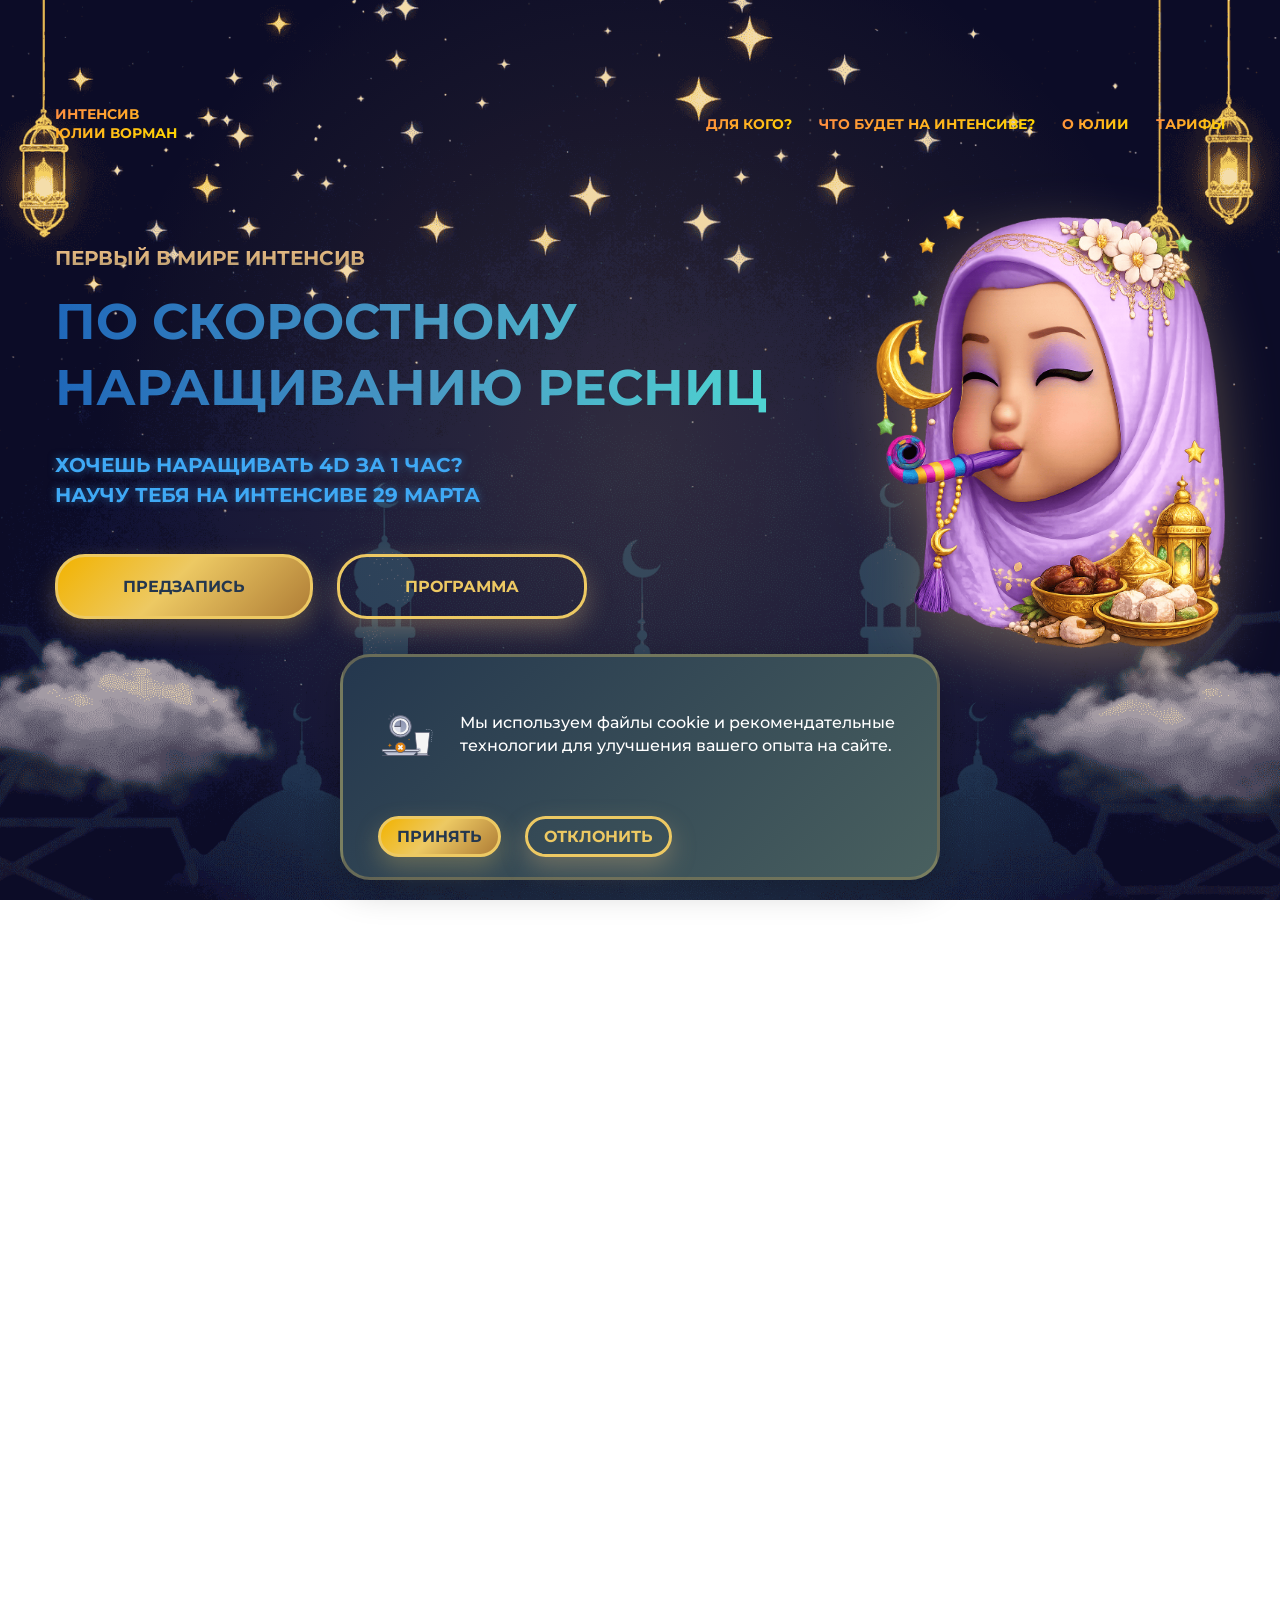
==== commit bb4f70a6: "update" ====
--- a/index.html
+++ b/index.html
@@ -31,7 +31,7 @@
 <body>
 
     <!-- Анимация загрузки -->
-    <!-- <div class="preloader">
+    <div class="preloader">
         <div class="mascara-container">
             
             <div class="mascara-bottle"></div>
@@ -57,7 +57,7 @@
             
             <div class="loading-text">Наносим тушь...</div>
         </div>
-    </div> -->
+    </div>
 
     <div class="background-image">
         <div class="image-overlay"></div>
@@ -464,7 +464,7 @@
                         </div>
                         <div class="pricing__button-spacer"><a href="pre_recording.html?tariff=bomba" class="pricing__content--button" target="_blank">Предзапись</a></div>
     
-                        <img src="./images/pricing_plans/pricing_plans_URAZA_BAIRAM/woman_with-star_stuck-face.png" alt="woman_with-star_stuck-face" class="pricing__content--images" loading="lazy" decoding="async" width="1024" height="1024" decoding="async">
+                        <img src="./images/pricing_plans/pricing_plans_URAZA_BAIRAM/woman_with-star_stuck-face.png" alt="woman_with-star_stuck-face" class="pricing__content--images" loading="lazy" decoding="async" width="1024" height="1024">
                     </div>
                 </div>
             </div>
@@ -635,7 +635,54 @@
     <div class="cookie__notifications">
         <div class="container">
             <div class="cookie__content">
-                <i class='bx bxs-cookie' style='color:#fdb400'></i>
+                <svg class="cookie-icons" xmlns="http://www.w3.org/2000/svg" xmlns:xlink="http://www.w3.org/1999/xlink" viewBox="0 0 512 512" id="fasting">
+                <defs>
+                    <linearGradient id="b" x1="358.15" x2="358.15" y1="384.36" y2="458.47" gradientUnits="userSpaceOnUse">
+                    <stop offset="0" stop-color="#cacfdd"></stop>
+                    <stop offset="1" stop-color="#eef0f1"></stop>
+                    </linearGradient>
+                    <linearGradient id="a" x1="389.46" x2="389.46" y1="454.97" y2="422.32" gradientUnits="userSpaceOnUse">
+                    <stop offset="0" stop-color="#a9afc4"></stop>
+                    <stop offset="1" stop-color="#d4d8e5"></stop>
+                    </linearGradient>
+                    <linearGradient xlink:href="#a" id="c" x1="197.37" x2="197.37" y1="403.78" y2="444.7"></linearGradient>
+                    <linearGradient xlink:href="#a" id="d" x1="199.06" x2="199.06" y1="451.5" y2="403.59"></linearGradient>
+                    <linearGradient xlink:href="#b" id="e" x1="197.37" x2="197.37" y1="389.03" y2="434.08"></linearGradient>
+                    <linearGradient xlink:href="#b" id="f" x1="197.37" x2="197.37" y1="118.01" y2="368.2"></linearGradient>
+                </defs>
+                <g style="isolation:isolate">
+                    <g>
+                    <rect width="6" height="20.5" x="108.1" y="85.01" fill="#5e6175" transform="rotate(-45 111.099 95.261)"></rect>
+                    <rect width="20.5" height="6" x="87.11" y="116.41" fill="#5e6175"></rect>
+                    <rect width="6" height="20.5" x="131.01" y="70.71" fill="#5e6175"></rect>
+                    <path fill="#f5f5f5" d="M453.57,237c-5.79,58.61-7,70.91-20.18,204.31H345.53c-1.16-11.79-19-192.49-20.19-204.31Z"></path>
+                    <path fill="url(#b)" d="M377.71,395.23A23.75,23.75,0,0,1,354,419h-2.44L344.28,429l-5.69-57.5H354A23.74,23.74,0,0,1,377.71,395.23Z" style="mix-blend-mode:multiply"></path>
+                    <path fill="#5e6175" d="M436.11,444.28h-93.3L322,234H456.88Zm-87.87-6h82.43L450.26,240H328.65Z"></path>
+                    <path fill="url(#a)" d="M433.39,441.28H345.52l-2.62-26.63a12,12,0,0,0,12,10.84H424a12,12,0,0,0,12-10.84Z"></path>
+                    <path fill="#5e6175" d="M436.11,444.28h-93.3l-2.9-29.34c.49,0-1.75.17,6-.59a9,9,0,0,0,9,8.14H424a9,9,0,0,0,9-8.14l6,.59C438.78,417.83,440,404.51,436.11,444.28Zm-87.87-6h82.43l1.18-11.95a15,15,0,0,1-7.81,2.16H354.87a15,15,0,0,1-7.81-2.16Z"></path>
+                    <path fill="url(#c)" d="M343.63,403.62c-13.62,18.84-5.94,8.2-14.5,20.05a42.61,42.61,0,0,1-34.51,17.62H101a42.58,42.58,0,0,1-33.84-16.73c-4.66-6.09-6.23-8.16-16-20.94Z"></path>
+                    <path fill="url(#d)" d="M36,395.56a8.05,8.05,0,0,1,8-8.05h310a8.06,8.06,0,0,1,0,16.11h-310A8.06,8.06,0,0,1,36,395.56Z"></path>
+                    <polygon fill="url(#e)" points="343.63 403.62 332.94 418.4 62.4 418.4 51.1 403.62 343.63 403.62" style="mix-blend-mode:multiply"></polygon>
+                    <path fill="#5e6175" d="M354.06,406.62h-310a11.06,11.06,0,0,1,0-22.11h310a11.06,11.06,0,0,1,0,22.11Zm-310-16.11a5.06,5.06,0,0,0,0,10.11h310a5.06,5.06,0,0,0,0-10.11Z"></path>
+                    <path fill="#5e6175" d="M294.62,444.28H100.94a45.86,45.86,0,0,1-36.22-17.9L45,400.62H349.5l-17.94,24.8A45.73,45.73,0,0,1,294.62,444.28ZM57.18,406.62l12.31,16.11a39.81,39.81,0,0,0,31.45,15.55H294.62A39.71,39.71,0,0,0,326.7,421.9l11.06-15.28Z"></path>
+                    <circle cx="196.33" cy="369.56" r="45.08" fill="#e1830e"></circle>
+                    <path fill="#5e6175" d="M196.33,417.65a48.09,48.09,0,1,1,48.08-48.09A48.14,48.14,0,0,1,196.33,417.65Zm0-90.17a42.09,42.09,0,1,0,42.08,42.08A42.13,42.13,0,0,0,196.33,327.48Z"></path>
+                    <circle cx="197.37" cy="184.67" r="94.5" fill="#a9afc4"></circle>
+                    <path fill="#5e6175" d="M197.37,282.17a97.5,97.5,0,1,1,97.5-97.5A97.61,97.61,0,0,1,197.37,282.17Zm0-189a91.5,91.5,0,1,0,91.5,91.5A91.59,91.59,0,0,0,197.37,93.17Z"></path>
+                    <circle cx="197.37" cy="184.67" r="75.13" fill="#f5f5f5"></circle>
+                    <path fill="#5e6175" d="M197.37,262.8a78.13,78.13,0,1,1,78.13-78.13A78.22,78.22,0,0,1,197.37,262.8Zm0-150.26a72.13,72.13,0,1,0,72.13,72.13A72.22,72.22,0,0,0,197.37,112.54Z"></path>
+                    <circle cx="197.37" cy="184.67" r="53.49" fill="#dee1ec"></circle>
+                    <path fill="url(#f)" d="M250.86,184.67a53.49,53.49,0,0,1-53.49,53.49V184.67h-53.5a53.5,53.5,0,0,1,107,0Z" style="mix-blend-mode:multiply"></path>
+                    <path fill="url(#f)" d="M250.86,184.67a53.49,53.49,0,0,1-53.49,53.49V184.67h-53.5a53.5,53.5,0,0,1,107,0Z" style="mix-blend-mode:multiply"></path>
+                    <polyline fill="none" stroke="#5e6175" stroke-miterlimit="10" stroke-width="10" points="197.37 131.33 197.37 184.67 143.88 184.67"></polyline>
+                    <rect width="50.79" height="15.44" x="171.54" y="361.47" fill="#f5f5f5" transform="rotate(-45 196.936 369.196)"></rect>
+                    <rect width="15.44" height="50.79" x="189.22" y="343.8" fill="#f5f5f5" transform="rotate(-45 196.936 369.196)"></rect>
+                    <rect width="417.57" height="6" x="36" y="438.29" fill="#5e6175"></rect>
+                    <path fill="#a9afc4" d="M470.37,318.59l-6-.66.65-6,6,.66Zm1.75-15.9-6-.66.65-6,6,.65Zm1.75-15.91-6-.65.66-6,6,.66Zm1.75-15.9-6-.66.66-6,6,.65ZM477.36,255l-6-.65.65-6,6,.66ZM479,238.75l-6,0a22.28,22.28,0,0,0-.57-5.25l5.84-1.35A28.22,28.22,0,0,1,479,238.75Zm-10.18-13.27a22.86,22.86,0,0,0-3.56-3.92l3.95-4.52a28.55,28.55,0,0,1,4.49,5Zm-11.16-8.28a22,22,0,0,0-5.16-1.07l.52-6a28.58,28.58,0,0,1,6.55,1.36ZM442.76,216h-6v-6h6Zm-16,0h-6v-6h6Z"></path>
+                    <path fill="#e1830e" d="M85 350.66a18.91 18.91 0 0118.91 18.9 18.9 18.9 0 0118.9-18.9 18.9 18.9 0 01-18.9-18.91A18.91 18.91 0 0185 350.66zM264 300a8.48 8.48 0 018.49 8.48A8.46 8.46 0 01281 300a8.49 8.49 0 01-8.48-8.49A8.49 8.49 0 01264 300z"></path>
+                    </g>
+                </g>
+                </svg>
                 <p class="cookie__text">Мы используем файлы cookie и рекомендательные технологии для улучшения вашего опыта на сайте.</p>
             </div>
             
--- a/css/style.css
+++ b/css/style.css
@@ -1993,13 +1993,14 @@
     line-height: 1.4;
 }
 
-.bx.bxs-cookie {
-    font-size: 64px;
+.cookie-icons {
+    width: 115px;
+    height: 115px;
     cursor: pointer;
     transition: var(--transition);
 }
 
-.bx.bxs-cookie:hover {
+.cookie-icons:hover {
     transform: scale(1.1) rotate(10deg);
 }
 
--- a/css/media.css
+++ b/css/media.css
@@ -32,9 +32,9 @@
         transform: translateX(-50%);
         width: 64px;
         height: 96px;
-        background: linear-gradient(45deg, #2A1F40, #1A132D);
         border-radius: 8px;
-        box-shadow: 0 4px 12px rgba(0, 0, 0, 0.3), inset 0 -8px 16px rgba(255, 255, 255, 0.1);
+        background: linear-gradient(45deg, #24374e, #1b2b3d);
+        box-shadow: 0 5px 15px rgba(0, 0, 0, 0.3), inset 0 -10px 20px rgba(255, 255, 255, 0.08);
     }
 
     /* Крышка туши */
@@ -45,9 +45,9 @@
         transform: translateX(-50%);
         width: 48px;
         height: 20px;
-        background: linear-gradient(45deg, #A387C4, #8A63B5);
+        background: var(--gold-gradient);
         border-radius: 4px;
-        box-shadow: 0 2px 8px rgba(0, 0, 0, 0.2);
+        box-shadow: 0 3px 10px rgba(0, 0, 0, 0.2);
     }
 
     /* Щёточка */
@@ -134,7 +134,7 @@
         position: absolute;
         width: 6px;
         height: 10px;
-        background: #A387C4;
+        background: #edc963;
         border-radius: 50%;
         opacity: 0;
     }
@@ -179,7 +179,8 @@
         bottom: -40px;
         left: 50%;
         transform: translateX(-50%);
-        color: var(--secondary-color);
+        color: #3fa9f5;
+        text-shadow: 0 0 8px rgba(63, 169, 245, 0.5);
         font-size: 14px;
         opacity: 0;
         animation: textAppearMobile 2s ease-in-out 1s forwards;
@@ -221,6 +222,8 @@
     /* Шапка */
     .header {
         padding-top: 89px;
+        position: relative;
+        background-color: transparent;
     }
 
     .container {
@@ -242,7 +245,10 @@
         font-weight: 700;
         font-size: 12px;
         line-height: 19px;
-        color: var(--secondary-color);
+        background: linear-gradient(135deg, #FF8C42, #FFD700);
+        -webkit-background-clip: text;
+        background-clip: text;
+        color: transparent;
         text-transform: uppercase;
         cursor: pointer;
         transition: var(--transition);
@@ -273,8 +279,8 @@
         height: 100vh;
         background-image: url('../images/main/main_URAZA_BAIRAM/background_nav.jpg');
         background-size: cover;
+        background-repeat: no-repeat;
         background-position: center;
-        background-repeat: no-repeat;
         z-index: 1000;
         padding: 100px 20px 20px;
     }
@@ -307,7 +313,10 @@
         font-family: var(--font-family);
         font-weight: 700;
         font-size: 16px;
-        color: var(--secondary-color);
+        background: linear-gradient(135deg, #FF8C42, #FFD700);
+        -webkit-background-clip: text;
+        background-clip: text;
+        color: transparent;
         text-transform: uppercase;
         text-decoration: none;
         padding: 15px 0;
@@ -317,14 +326,45 @@
     }
     
     .nav__item:hover {
-        color: var(--primary-color-button);
-        background-color: rgba(163, 135, 196, 0.1);
+        background: linear-gradient(90deg, #1f67b9 0%, #4a9bc4 50%, #4fddd4 100%);
+        -webkit-background-clip: text;
+        -webkit-text-fill-color: transparent;
     }
 
     /* Главный экран */
     .banner {
         text-align: center;
         padding-top: 60px;
+        position: relative;
+    }
+
+    /* Общий фон для шапки и баннера */
+    .header::before,
+    .header::after {
+        content: none;
+    }
+
+    .banner::before,
+    .banner::after {
+        content: '';
+        position: absolute;
+        top: -129px;
+        left: 0;
+        width: 100%;
+        height: calc(100% + 128px);
+        z-index: -1;
+    }
+
+    .banner::before {
+        background-image: url('../images/main/main_URAZA_BAIRAM/background_main_Uraza_Bairam.png');
+        background-size: cover;
+        background-position: center center;
+        background-repeat: no-repeat;
+    }
+
+    .banner::after {
+        background: none;
+        pointer-events: none;
     }
 
     .banner__title {
@@ -332,7 +372,9 @@
         font-weight: 700;
         font-size: 25px;
         line-height: 40px;
-        color: var(--secondary-color);
+        background: linear-gradient(90deg, #1f67b9 0%, #4a9bc4 50%, #4fddd4 100%);
+        -webkit-background-clip: text;
+        -webkit-text-fill-color: transparent;
         margin-bottom: 27px;
         text-transform: uppercase;
         text-align: center !important;
@@ -346,7 +388,10 @@
         font-family: var(--font-family);
         font-weight: 700;
         font-size: 16px;
-        color: var(--secondary-color);
+        background: var(--gold-gradient);
+        -webkit-background-clip: text;
+        background-clip: text;
+        color: transparent;
         margin-bottom: 27px;
         text-transform: uppercase;
         text-align: center !important;
@@ -361,7 +406,8 @@
         font-weight: 700;
         font-size: 19px;
         line-height: 150%;
-        color: var(--secondary-color);
+        color: #3fa9f5;
+        text-shadow: 0 0 8px rgba(63, 169, 245, 0.5);
         text-align: center;
         text-transform: uppercase;
         margin-bottom: 27px;
@@ -386,23 +432,23 @@
         width: 100%;
         max-width: 300px;
 
-        background-color: var(--primary-color-button);
+        background: var(--gradient-gold);
         border-radius: var(--border-radius);
         font-family: var(--font-family);
         font-weight: 700;
-        color: var(--secondary-color);
+        color: var(--primary-color);
         text-transform: uppercase;
         transition: var(--transition);
         border: 3px solid var(--primary-color-button);
     }
 
     .button:hover {
-        border: 3px solid var(--primary-color-button);
-        background-color: transparent;
-        color: var(--secondary-color);
-        box-shadow: 0 0 15px rgba(163, 135, 196, 0.6), inset 0 0 15px rgba(163, 135, 196, 0.1);
-        text-shadow: 0 0 5px rgba(163, 135, 196, 0.3);
-}
+        background: transparent;
+        color: var(--text-gold);
+        border-color: var(--text-gold);
+        box-shadow: 0 0 20px rgba(237, 201, 99, 0.18), inset 0 0 14px rgba(237, 201, 99, 0.08);
+        text-shadow: 0 0 6px rgba(237, 201, 99, 0.18);
+    }
 
     .btn {
         text-align: center;
@@ -413,19 +459,20 @@
 
         border-radius: var(--border-radius);
         background-color: transparent;
-        color: var(--secondary-color);
-        font-weight: 700;
-        font-family: var(--font-family);
-        border: 3px solid var(--primary-color-button);
+        color: var(--text-gold);
+        font-weight: 700;
+        font-family: var(--font-family);
+        border: 3px solid var(--text-gold);
+        box-shadow: var(--shadow-gold-new);
         text-transform: uppercase;
         transition: var(--transition);
     }
 
     .btn:hover {
-        background-color: var(--primary-color-button);
-        color: var(--secondary-color);
-        border-color: var(--primary-color-button);
-        box-shadow: 0 5px 15px rgba(163, 135, 196, 0.4);
+        box-shadow: 0 15px 35px rgba(208, 175, 121, 0.5);
+        background: var(--gold-gradient);
+        color: var(--blue-dark);
+        border: 3px solid var(--text-gold);
     }
 
     .images {
@@ -435,11 +482,7 @@
         top: -120px;
         left: auto;
         right: 0;
-        transform: none !important;
-    }
-
-    .bg-effect {
-        display: none;
+        filter: drop-shadow(0 20px 30px rgba(208, 175, 121, 0.4));
     }
 
     /* Для кого */
@@ -457,7 +500,8 @@
         margin-right: 0 !important;
         width: 100% !important;
         max-width: 100% !important;
-        color: var(--primary-alternaite-color);
+        color: #3fa9f5;
+        text-shadow: 0 0 8px rgba(63, 169, 245, 0.5);
         text-transform: uppercase;
         margin-bottom: 30px;
         width: 100%;
@@ -482,8 +526,9 @@
     }
 
     .for-whom__card {
-        background: var(--background-color-card);
-        border: 3px solid var(--primary-color);
+        background: var(--card-gradient);
+        border: 3px solid rgba(208, 175, 121, 0.3);
+        box-shadow: var(--shadow-blue);
         border-radius: var(--border-radius);
         display: flex;
         align-items: center;
@@ -493,13 +538,21 @@
         padding: 20px 15px 20px 45px;
         position: relative;
         margin: 0 auto;
+        cursor: pointer;
+    }
+
+    .for-whom__card:hover {
+        transform: translateY(-8px);
+        border-color: var(--gold);
+        box-shadow: var(--shadow-gold-new);
+        filter: drop-shadow(0 6px 12px rgba(208, 175, 121, 0.5));
     }
 
     .for-whom__images {
         width: 50px;
         height: 50px;
         position: absolute;
-        left: -25px;
+        left: -27px;
         top: 50%;
         transform: translateY(-50%);
         z-index: 2;
@@ -510,7 +563,7 @@
         font-weight: 500;
         font-size: 12px;
         line-height: 1.4;
-        color: var(--primary-color);
+        color: var(--secondary-color);
         text-transform: uppercase;
         margin: 0;
         padding-left: 0;
@@ -519,7 +572,7 @@
 
     .for-whom__span {
         font-weight: 700;
-        color: var(--primary-color);
+        color: var(--gold-light);
     }
 
     .for-whom__content--items {
@@ -539,7 +592,10 @@
         font-size: 15px;
         line-height: 1.4;
         text-align: center;
-        color: var(--primary-color);
+        background: linear-gradient(135deg, #FF8C42, #FFD700);
+        -webkit-background-clip: text;
+        background-clip: text;
+        color: transparent;
         width: 100%;
         max-width: 280px;
         text-transform: uppercase;
@@ -547,25 +603,27 @@
     }
 
     .button__for-whom {
-        background-color: var(--primary-color-button);
+        background: var(--gradient-gold);
         border-radius: var(--border-radius);
         padding: 20px 65px;
         font-family: var(--font-family);
         font-size: 16px;
         font-weight: 700;
-        color: var(--secondary-color);
+        color: var(--primary-color);
         text-transform: uppercase;
         border: 3px solid var(--primary-color-button);
+        box-shadow: var(--shadow-gold);
         text-align: center;
         text-decoration: none;
         width: auto;
     }
 
     .button__for-whom:hover {
-        background-color: transparent;
-        color: var(--primary-color-button);
-        border-color: var(--primary-color-button);
-        box-shadow: 0 5px 15px rgba(163, 135, 196, 0.4);
+        background: transparent;
+        color: var(--text-gold);
+        border-color: var(--text-gold);
+        box-shadow: 0 0 20px rgba(237, 201, 99, 0.18), inset 0 0 14px rgba(237, 201, 99, 0.08);
+        text-shadow: 0 0 6px rgba(237, 201, 99, 0.18);
     }
 
     .super__woman--images {
@@ -575,6 +633,7 @@
         margin: 20px auto 0;
         position: relative;
         top: 0;
+        filter: drop-shadow(0 15px 30px rgba(208, 175, 121, 0.4));
     }
 
     /* Что будет на интенсиве? */
@@ -589,7 +648,11 @@
         margin-right: 0 !important;
         width: 100% !important;
         max-width: 100% !important;
-        color: var(--secondary-color);
+        background: var(--gold-gradient);
+        -webkit-background-clip: text;
+        background-clip: text;
+        color: transparent;
+        animation: titleGlow 2s ease-in-out infinite alternate;
         width: 319px;
     }
 
@@ -605,12 +668,26 @@
         align-items: center;
         gap: 9px;
         min-width: 0;
+        background: rgba(255, 255, 255, 0.08);
+        border-radius: var(--border-radius);
+        padding: 20px 15px;
+        transition: all 0.4s cubic-bezier(0.2, 0.9, 0.4, 1.1);
+        backdrop-filter: blur(10px);
+        border: 1px solid rgba(208, 175, 121, 0.2);
+        cursor: pointer;
+    }
+
+    .program__content--list:hover {
+        transform: translateY(-5px);
+        border-color: var(--gold);
+        background: rgba(208, 175, 121, 0.15);
+        box-shadow: var(--shadow-gold-new);
+        filter: drop-shadow(0 0 15px rgba(208, 175, 121, 0.9));
     }
 
     .program__images {
         width: 46px;
         height: 46px;
-        transform: none !important;
     }
 
     .program__desc {
@@ -632,7 +709,11 @@
         margin-right: 0 !important;
         width: 100% !important;
         max-width: 100% !important;
-        color: var(--secondary-color);
+        background: var(--gold-gradient);
+        -webkit-background-clip: text;
+        background-clip: text;
+        color: transparent;
+        animation: titleGlow 2s ease-in-out infinite alternate;
         text-transform: uppercase;
         width: 314px;
     }
@@ -674,7 +755,8 @@
         font-weight: 700;
         font-size: 30px;
         line-height: 36px;
-        color: var(--secondary-color);
+        color: #3fa9f5;
+        text-shadow: 0 0 8px rgba(63, 169, 245, 0.5);
     }
 
     .indicator_text {
@@ -683,7 +765,10 @@
         font-weight: 500;
         font-size: 13px;
         line-height: 130%;
-        color: var(--secondary-color);
+        background: linear-gradient(135deg, #FF8C42, #FFD700);
+        -webkit-background-clip: text;
+        background-clip: text;
+        color: transparent;
     }
 
     .about__text--footer {
@@ -701,6 +786,15 @@
         top: -165px;
         margin-bottom: -30px;
         border-radius: var(--border-radius);
+        box-shadow: var(--shadow-gold-new);
+        border: 3px solid rgba(208, 175, 121, 0.3);
+        cursor: pointer;
+    }
+
+    .about__main--images:hover {
+        transform: scale(1.02);
+        border-color: var(--gold);
+        box-shadow: 0 20px 40px rgba(208, 175, 121, 0.4);
     }
 
     /* Лист уроков интенсива */
@@ -717,7 +811,8 @@
         margin-right: 0 !important;
         width: 100% !important;
         max-width: 100% !important;
-        color: var(--primary-alternaite-color);
+        color: #3fa9f5;
+        text-shadow: 0 0 8px rgba(63, 169, 245, 0.5);
     }
 
     .accordion-item1 {
@@ -756,7 +851,11 @@
     .lesson-title {
         font-size: 18px;
         font-weight: 500;
-        color: var(--primary-color);
+        background: var(--gold-gradient);
+        -webkit-background-clip: text;
+        background-clip: text;
+        color: transparent;
+        animation: titleGlow 2s ease-in-out infinite alternate;
         font-family: var(--font-family);
         text-transform: uppercase;
     }
@@ -772,7 +871,7 @@
     .icon::before, .icon::after {
         content: '';
         position: absolute;
-        background-color: var(--primary-color);
+        background-color: var(--gold-dark);
         transition: var(--transition);
     }
 
@@ -812,7 +911,7 @@
         background-color: transparent !important;
         font-size: 15px;
         line-height: 1.6;
-        color: var(--primary-color);
+        color: var(--gray-blue-1);
     }
 
     /* Когда аккордеон открыт */
@@ -840,12 +939,17 @@
         font-weight: 700;
         font-size: 20px;
         line-height: 150%;
-        color: var(--primary-color);
+        background: linear-gradient(135deg, #FF8C42, #FFD700);
+        -webkit-background-clip: text;
+        background-clip: text;
+        color: transparent;
         width: 350px;
     }
 
     .lesson--title--number {
         font-weight: 700;
+        color: #3fa9f5;
+        text-shadow: 0 0 8px rgba(63, 169, 245, 0.5);
     }
 
     .list__lessons__content--items {
@@ -874,7 +978,7 @@
 
     /* Тарифы участия */
     .pricing {
-        background-color: var(--primary-color);
+        background: var(--card-gradient);
         padding-top: 91px;
         overflow-x: hidden;
     }
@@ -888,7 +992,11 @@
         margin-right: 0 !important;
         width: 100% !important;
         max-width: 100% !important;
-        color: var(--secondary-color);
+        background: var(--gold-gradient);
+        -webkit-background-clip: text;
+        background-clip: text;
+        color: transparent;
+        animation: titleGlow 2s ease-in-out infinite alternate;
         text-transform: uppercase;
         margin-top: 0;
     }
@@ -903,7 +1011,9 @@
     }
 
     .pricing__content--card {
-        background-color: var(--background-color-card);
+        background: var(--card-gradient);
+        border: 2px solid rgba(208, 175, 121, 0.2);
+        box-shadow: var(--shadow-blue);
         border-radius: var(--border-radius);
         width: 300px;
         padding: 57px 30px 0 36px;
@@ -959,7 +1069,6 @@
         top: -30px;
         left: 240px;
         object-fit: cover;
-        transform: none !important;
     }
 
     .pricing__content--stories {
@@ -968,10 +1077,6 @@
         justify-content: center;
         align-items: center;
         gap: 25px;
-    }
-
-    .pricing__content__images--gift {
-        transform: none !important;
     }
 
     .pricing__content__stories--text {
@@ -1023,6 +1128,8 @@
         margin-right: 0 !important;
         width: 100% !important;
         max-width: 100% !important;
+        color: #3fa9f5;
+        text-shadow: 0 0 8px rgba(63, 169, 245, 0.5);
     }
 
     .for-whom__content--items {
@@ -1089,14 +1196,16 @@
         padding-top: 45px;
         padding-bottom: 45px;
         box-sizing: border-box;
+        background: var(--card-gradient);
     }
 
     .form__container {
         width: 100%;
         padding: 20px;
-        background: var(--background-color-card);
+        background-color: var(--secondary-color);
         border-radius: 15px;
-        box-shadow: 0 4px 15px rgba(0, 0, 0, 0.1);
+        border: 2px solid rgba(208, 175, 121, 0.3);
+        box-shadow: var(--shadow-gold-new);
     }
 
     .form__tabs--recording {
@@ -1112,7 +1221,8 @@
         text-align: center;
         padding: 0 10px;
         font-weight: 700;
-        color: var(--background-color-footer);
+        color: #3fa9f5;
+        text-shadow: 0 0 8px rgba(63, 169, 245, 0.5);
     }
 
     .form__container--group {
@@ -1127,14 +1237,15 @@
         display: flex;
         flex-direction: column;
         gap: 8px;
-        background-color: transparent;
+        background-color: var(--input-color);
     }
 
     .label {
         font-family: var(--font-family);
         font-weight: 700;
         font-size: 14px;
-        color: var(--primary-color);
+        color: #3fa9f5;
+        text-shadow: 0 0 8px rgba(63, 169, 245, 0.5);
         text-transform: uppercase;
     }
 
@@ -1156,7 +1267,7 @@
     }
 
     .form__field:focus-within {
-        border-color: var(--primary-color-button);
+        border-color: var(--gold);
     }
 
     .remembers__me {
@@ -1166,7 +1277,7 @@
         cursor: pointer;
         font-family: var(--font-family);
         font-size: 12px;
-        color: var(--primary-color);
+        color: var(--blue-primary);
         margin-top: 15px;
         line-height: 1.4;
         text-align: left;
@@ -1177,7 +1288,7 @@
         height: 16px;
         min-width: 16px;
         margin-top: 2px;
-        accent-color: var(--primary-color-button);
+        accent-color: var(--gold);
     }
 
     .btn__pre--recording {
@@ -1185,21 +1296,23 @@
         padding: 18px 30px;
         font-size: 14px;
         margin-top: 25px;
-        background-color: var(--primary-color-button);
+        background: var(--gold-gradient);
         border: 2px solid var(--primary-color-button);
         border-radius: 25px;
         font-weight: 700;
-        color: var(--secondary-color);
+        color: var(--blue-dark);
+        box-shadow: var(--shadow-gold-new);
         text-transform: uppercase;
         cursor: pointer;
         transition: var(--transition);
     }
 
     .btn__pre--recording:hover {
-        background-color: transparent;
-        color: var(--primary-color-button);
+        border: 3px solid var(--primary-color);
+        background-color: var(--primary-color-button);
+        color: var(--secondary-color);
         border-color: var(--primary-color-button);
-        box-shadow: 0 5px 15px rgba(163, 135, 196, 0.4);
+        box-shadow: 0 15px 35px rgba(208, 175, 121, 0.5);
     }
 
     /* Файлы Cookie */
@@ -1210,11 +1323,11 @@
         transform: translateX(-50%);
         width: calc(100% - 40px);
         max-width: 310px;
-        background: var(--primary-color);
-        border: 2px solid var(--secondary-color);
+        background: var(--gradient-dark);
+        border: 2px solid rgba(237, 201, 99, 0.3);
         border-radius: 20px;
         padding: 15px;
-        box-shadow: 0 3px 15px rgba(0, 0, 0, 0.3);
+        box-shadow: 0 10px 35px rgba(0, 0, 0, 0.22);
         z-index: 10000;
         opacity: 0;
         transform: translateX(-50%) translateY(100px);
@@ -1246,14 +1359,13 @@
         order: 2;
     }
 
-    .bx.bxs-cookie {
-        font-size: 48px;
+    .cookie-icons {
+        width: 80px;
         cursor: pointer;
-        transform: none !important;
         order: 1;
     }
 
-    .bx.bxs-cookie:hover {
+    .cookie-icons:hover {
         transform: scale(1.1) rotate(10deg);
     }
 
@@ -1272,27 +1384,57 @@
         max-width: 200px;
         padding: 12px 20px;
         font-size: 14px;
+    }
+
+    .cookie__accept {
+        background: var(--gradient-gold);
+        color: var(--primary-color);
         border: 2px solid var(--primary-color-button);
-    }
-
-    .cookie__accept {
-        background-color: var(--primary-color-button);
+        box-shadow: var(--shadow-gold);
         order: 1;
+    }
+    
+    .cookie__accept:hover {
+        background: transparent;
+        color: var(--text-gold);
+        border-color: var(--text-gold);
+        box-shadow: 0 0 20px rgba(237, 201, 99, 0.18), inset 0 0 14px rgba(237, 201, 99, 0.08);
+        text-shadow: 0 0 6px rgba(237, 201, 99, 0.18);
     }
 
     .cookie__decline {
         background-color: transparent;
+        color: var(--text-gold);
+        border: 2px solid var(--text-gold);
+        box-shadow: var(--shadow-gold-new);
+        position: relative;
+        overflow: hidden;
         order: 2;
     }
 
-    .cookie__accept:hover {
-        border: 2px solid var(--primary-color-button);
-        background-color: transparent;
+    .cookie__decline::after {
+        content: '';
+        position: absolute;
+        top: 50%;
+        left: 50%;
+        width: 0;
+        height: 0;
+        border-radius: 50%;
+        background: rgba(255, 255, 255, 0.4);
+        transform: translate(-50%, -50%);
+        transition: width 0.6s, height 0.6s;
+    }
+
+    .cookie__decline:hover::after {
+        width: 300px;
+        height: 300px;
     }
 
     .cookie__decline:hover {
-        background-color: var(--primary-color-button);
-        border-color: var(--primary-color-button);
+        box-shadow: 0 15px 35px rgba(208, 175, 121, 0.5);
+        background: var(--gold-gradient);
+        color: var(--blue-dark);
+        border: 3px solid var(--text-gold);
     }
 
     /* Контейнер внутри cookie */
@@ -1335,9 +1477,9 @@
         transform: translateX(-50%);
         width: 50px;
         height: 80px;
-        background: linear-gradient(45deg, #2A1F40, #1A132D);
+        background: linear-gradient(45deg, #24374e, #1b2b3d);
+        box-shadow: 0 5px 15px rgba(0, 0, 0, 0.3), inset 0 -10px 20px rgba(255, 255, 255, 0.08);
         border-radius: 6px;
-        box-shadow: 0 3px 10px rgba(0, 0, 0, 0.3), inset 0 -6px 12px rgba(255, 255, 255, 0.1);
     }
 
     /* Крышка туши */
@@ -1348,9 +1490,9 @@
         transform: translateX(-50%);
         width: 40px;
         height: 16px;
-        background: linear-gradient(45deg, #A387C4, #8A63B5);
+        background: var(--gold-gradient);
         border-radius: 3px;
-        box-shadow: 0 2px 6px rgba(0, 0, 0, 0.2);
+        box-shadow: 0 3px 10px rgba(0, 0, 0, 0.2);
     }
 
     /* Щёточка */
@@ -1437,7 +1579,7 @@
         position: absolute;
         width: 5px;
         height: 8px;
-        background: #A387C4;
+        background: #edc963;
         border-radius: 50%;
         opacity: 0;
     }
@@ -1482,7 +1624,8 @@
         bottom: -35px;
         left: 50%;
         transform: translateX(-50%);
-        color: var(--secondary-color);
+        color: #3fa9f5;
+        text-shadow: 0 0 8px rgba(63, 169, 245, 0.5);
         font-size: 12px;
         opacity: 0;
         animation: textAppearTablet 2s ease-in-out 1s forwards;
@@ -1514,6 +1657,7 @@
     .header {
         display: block !important;
         padding-top: 85px;
+        position: relative;
     }
 
     body {
@@ -1571,7 +1715,10 @@
         left: 0;
         width: 100%;
         height: 100vh;
-        background-color: var(--primary-color);
+        background-image: url('../images/main/main_URAZA_BAIRAM/background_nav.jpg');
+        background-size: cover;
+        background-repeat: no-repeat;
+        background-position: center;
         z-index: 1000;
         padding: 80px 25px 25px;
         overflow-y: auto;
@@ -1609,21 +1756,55 @@
         border-bottom: 1px solid var(--primary-color-button);
         font-family: var(--font-family);
         font-weight: 700;
-        color: var(--secondary-color);
+        background: linear-gradient(135deg, #FF8C42, #FFD700);
+        -webkit-background-clip: text;
+        background-clip: text;
+        color: transparent;
         text-transform: uppercase;
         transition: var(--transition);
         text-decoration: none;
     }
     
     .nav__item:hover {
-        color: var(--primary-color-button);
-        background-color: rgba(163, 135, 196, 0.1);
+        background: linear-gradient(90deg, #1f67b9 0%, #4a9bc4 50%, #4fddd4 100%);
+        -webkit-background-clip: text;
+        -webkit-text-fill-color: transparent;
     }
 
     /* Главный экран */
     .banner {
         text-align: center;
         padding-top: 80px;
+        position: relative;
+    }
+
+    /* Общий фон для шапки и баннера */
+    .header::before,
+    .header::after {
+        content: none;
+    }
+
+    .banner::before,
+    .banner::after {
+        content: '';
+        position: absolute;
+        top: -131px;
+        left: 0;
+        width: 100%;
+        height: calc(100% + 128px);
+        z-index: -1;
+    }
+
+    .banner::before {
+        background-image: url('../images/main/main_URAZA_BAIRAM/background_main_Uraza_Bairam.png');
+        background-size: cover;
+        background-position: center center;
+        background-repeat: no-repeat;
+    }
+
+    .banner::after {
+        background: none;
+        pointer-events: none;
     }
 
     .banner__title {
@@ -1631,7 +1812,9 @@
         font-weight: 700;
         font-size: 30px;
         line-height: 48px;
-        color: var(--secondary-color);
+        background: linear-gradient(90deg, #1f67b9 0%, #4a9bc4 50%, #4fddd4 100%);
+        -webkit-background-clip: text;
+        -webkit-text-fill-color: transparent;
         margin-bottom: 30px;
         text-transform: uppercase;
         text-align: center;
@@ -1642,7 +1825,10 @@
         font-family: var(--font-family);
         font-weight: 700;
         font-size: 20px;
-        color: var(--secondary-color);
+        background: var(--gold-gradient);
+        -webkit-background-clip: text;
+        background-clip: text;
+        color: transparent;
         margin-bottom: 30px;
         text-transform: uppercase;
         text-align: center !important;
@@ -1654,7 +1840,8 @@
         font-weight: 700;
         font-size: 24px;
         line-height: 150%;
-        color: var(--secondary-color);
+        color: #3fa9f5;
+        text-shadow: 0 0 8px rgba(63, 169, 245, 0.5);
         text-align: center;
         text-transform: uppercase;
         margin-bottom: 30px;
@@ -1679,11 +1866,11 @@
         font-size: 18px;
         width: 100%;
         max-width: 350px;
-        background-color: var(--primary-color-button);
+        background: var(--gradient-gold);
         border-radius: var(--border-radius);
         font-family: var(--font-family);
         font-weight: 700;
-        color: var(--secondary-color);
+        color: var(--primary-color);
         text-transform: uppercase;
         transition: var(--transition);
         border: 3px solid var(--primary-color-button);
@@ -1691,11 +1878,11 @@
     }
 
     .button:hover {
-        border: 3px solid var(--primary-color-button);
-        background-color: transparent;
-        color: var(--secondary-color);
-        box-shadow: 0 0 15px rgba(163, 135, 196, 0.6), inset 0 0 15px rgba(163, 135, 196, 0.1);
-        text-shadow: 0 0 5px rgba(163, 135, 196, 0.3);
+        background: transparent;
+        color: var(--text-gold);
+        border-color: var(--text-gold);
+        box-shadow: 0 0 20px rgba(237, 201, 99, 0.18), inset 0 0 14px rgba(237, 201, 99, 0.08);
+        text-shadow: 0 0 6px rgba(237, 201, 99, 0.18);
     }
 
     .btn {
@@ -1706,20 +1893,40 @@
         max-width: 350px;
         border-radius: var(--border-radius);
         background-color: transparent;
-        color: var(--secondary-color);
-        font-weight: 700;
-        font-family: var(--font-family);
-        border: 3px solid var(--primary-color-button);
+        color: var(--text-gold);
+        font-weight: 700;
+        font-family: var(--font-family);
+        border: 3px solid var(--text-gold);
+        box-shadow: var(--shadow-gold-new);
         text-transform: uppercase;
         transition: var(--transition);
-        cursor: pointer;
+        position: relative;
+        overflow: hidden;
+    }
+
+    .btn::after {
+        content: '';
+        position: absolute;
+        top: 50%;
+        left: 50%;
+        width: 0;
+        height: 0;
+        border-radius: 50%;
+        background: rgba(255, 255, 255, 0.4);
+        transform: translate(-50%, -50%);
+        transition: width 0.6s, height 0.6s;
+    }
+
+    .btn:hover::after {
+        width: 350px;
+        height: 350px;
     }
 
     .btn:hover {
-        background-color: var(--primary-color-button);
-        color: var(--secondary-color);
-        border-color: var(--primary-color-button);
-        box-shadow: 0 5px 15px rgba(163, 135, 196, 0.4);
+        box-shadow: 0 15px 35px rgba(208, 175, 121, 0.5);
+        background: var(--gold-gradient);
+        color: var(--blue-dark);
+        border: 3px solid var(--text-gold);
     }
 
     .images {
@@ -1729,11 +1936,6 @@
         top: -150px;
         left: auto;
         right: 0;
-        transform: none !important;
-    }
-
-    .bg-effect {
-        display: none !important;
     }
 
     /* Для кого */
@@ -1748,7 +1950,8 @@
         line-height: 1.3;
         text-align: center !important;
         width: 100% !important;
-        color: var(--primary-alternaite-color);
+        color: #3fa9f5;
+        text-shadow: 0 0 8px rgba(63, 169, 245, 0.5);
         text-transform: uppercase;
         margin-bottom: 40px;
     }
@@ -1771,8 +1974,9 @@
     }
 
     .for-whom__card {
-        background: var(--background-color-card);
-        border: 3px solid var(--primary-color);
+        background: var(--card-gradient);
+        border: 3px solid rgba(208, 175, 121, 0.3);
+        box-shadow: var(--shadow-blue);
         border-radius: var(--border-radius);
         display: flex;
         align-items: center;
@@ -1782,13 +1986,14 @@
         padding: 25px 20px 25px 60px;
         position: relative;
         margin: 0 auto;
+        cursor: pointer;
     }
 
     .for-whom__images {
-        width: 70px;
-        height: 70px;
+        width: 50px;
+        height: 50px;
         position: absolute;
-        left: -35px;
+        left: -27px;
         top: 50%;
         transform: translateY(-50%);
         z-index: 2;
@@ -1799,7 +2004,7 @@
         font-weight: 500;
         font-size: 16px;
         line-height: 1.4;
-        color: var(--primary-color);
+        color: var(--secondary-color);
         text-transform: uppercase;
         margin: 0;
         padding-left: 0;
@@ -1808,7 +2013,7 @@
 
     .for-whom__span {
         font-weight: 700;
-        color: var(--primary-color);
+        color: var(--gold-light);
     }
 
     .for-whom__content--items {
@@ -1828,7 +2033,10 @@
         font-size: 19px;
         line-height: 1.4;
         text-align: center;
-        color: var(--primary-color);
+        background: linear-gradient(135deg, #FF8C42, #FFD700);
+        -webkit-background-clip: text;
+        background-clip: text;
+        color: transparent;
         width: 100%;
         max-width: 400px;
         text-transform: uppercase;
@@ -1836,25 +2044,27 @@
     }
 
     .button__for-whom {
-        background-color: var(--primary-color-button);
+        background: var(--gradient-gold);
         border-radius: var(--border-radius);
         padding: 20px 70px;
         font-family: var(--font-family);
         font-size: 18px;
         font-weight: 700;
-        color: var(--secondary-color);
+        color: var(--primary-color);
         text-transform: uppercase;
         border: 3px solid var(--primary-color-button);
+        box-shadow: var(--shadow-gold);
         text-align: center;
         text-decoration: none;
         width: auto;
     }
 
     .button__for-whom:hover {
-        background-color: transparent;
-        color: var(--primary-color-button);
-        border-color: var(--primary-color-button);
-        box-shadow: 0 5px 15px rgba(163, 135, 196, 0.4);
+        background: transparent;
+        color: var(--text-gold);
+        border-color: var(--text-gold);
+        box-shadow: 0 0 20px rgba(237, 201, 99, 0.18), inset 0 0 14px rgba(237, 201, 99, 0.08);
+        text-shadow: 0 0 6px rgba(237, 201, 99, 0.18);
     }
 
     .super__woman--images {
@@ -1864,6 +2074,7 @@
         margin: 30px auto 0;
         position: relative;
         top: 0;
+        filter: drop-shadow(0 15px 30px rgba(208, 175, 121, 0.4));
     }
 
     /* Что будет на интенсиве? */
@@ -1879,7 +2090,11 @@
         font-size: 36px;
         text-align: center !important;
         width: 100% !important;
-        color: var(--secondary-color);
+        background: var(--gold-gradient);
+        -webkit-background-clip: text;
+        background-clip: text;
+        color: transparent;
+        animation: titleGlow 2s ease-in-out infinite alternate;
         text-transform: uppercase;
     }
 
@@ -1895,12 +2110,26 @@
         align-items: center;
         gap: 9px;
         min-width: 0;
+        background: rgba(255, 255, 255, 0.08);
+        border-radius: var(--border-radius);
+        padding: 20px 15px;
+        transition: all 0.4s cubic-bezier(0.2, 0.9, 0.4, 1.1);
+        backdrop-filter: blur(10px);
+        border: 1px solid rgba(208, 175, 121, 0.2);
+        cursor: pointer;
+    }
+
+    .program__content--list:hover {
+        transform: translateY(-5px);
+        border-color: var(--gold);
+        background: rgba(208, 175, 121, 0.15);
+        box-shadow: var(--shadow-gold-new);
+        filter: drop-shadow(0 0 15px rgba(208, 175, 121, 0.9));
     }
 
     .program__images {
-        width: 60px;
-        height: 60px;
-        transform: none !important;
+        width: 50px;
+        height: 50px;
         flex-shrink: 0;
     }
 
@@ -1930,7 +2159,11 @@
         font-size: 36px;
         text-align: center;
         width: 100%;
-        color: var(--secondary-color);
+        background: var(--gold-gradient);
+        -webkit-background-clip: text;
+        background-clip: text;
+        color: transparent;
+        animation: titleGlow 2s ease-in-out infinite alternate;
         text-transform: uppercase;
         margin-bottom: 40px;
     }
@@ -1942,7 +2175,6 @@
         font-family: var(--font-family);
         font-size: 18px;
         line-height: 1.6;
-        color: var(--secondary-color);
         text-align: center;
     }
 
@@ -1953,7 +2185,6 @@
         font-family: var(--font-family);
         font-size: 18px;
         line-height: 1.6;
-        color: var(--secondary-color);
         text-align: center;
     }
 
@@ -1984,7 +2215,8 @@
         font-weight: 700;
         font-size: 37px;
         line-height: 36px;
-        color: var(--secondary-color);
+        color: #3fa9f5;
+        text-shadow: 0 0 8px rgba(63, 169, 245, 0.5);
         text-align: center;
     }
 
@@ -1994,7 +2226,10 @@
         font-weight: 500;
         font-size: 16px;
         line-height: 130%;
-        color: var(--secondary-color);
+        background: linear-gradient(135deg, #FF8C42, #FFD700);
+        -webkit-background-clip: text;
+        background-clip: text;
+        color: transparent;
         text-align: center;
     }
 
@@ -2020,6 +2255,15 @@
         top: -150px;
         margin-bottom: 50px;
         border-radius: var(--border-radius);
+        box-shadow: var(--shadow-gold-new);
+        border: 3px solid rgba(208, 175, 121, 0.3);
+        cursor: pointer;
+    }
+
+    .about__main--images:hover {
+        transform: scale(1.02);
+        border-color: var(--gold);
+        box-shadow: 0 20px 40px rgba(208, 175, 121, 0.4);
     }
 
     /* Лист уроков интенсива */
@@ -2036,7 +2280,8 @@
         line-height: 150%;
         text-align: center;
         width: 100%;
-        color: var(--primary-alternaite-color);
+        color: #3fa9f5;
+        text-shadow: 0 0 8px rgba(63, 169, 245, 0.5);
         margin-bottom: 40px;
     }
 
@@ -2075,7 +2320,11 @@
     .lesson-title {
         font-size: 20px;
         font-weight: 500;
-        color: var(--primary-color);
+        background: var(--gold-gradient);
+        -webkit-background-clip: text;
+        background-clip: text;
+        color: transparent;
+        animation: titleGlow 2s ease-in-out infinite alternate;
         font-family: var(--font-family);
         text-transform: uppercase;
         flex: 1;
@@ -2093,7 +2342,7 @@
     .icon::before, .icon::after {
         content: '';
         position: absolute;
-        background-color: var(--primary-color);
+        background-color: var(--gold-dark);
         transition: var(--transition);
     }
 
@@ -2133,7 +2382,7 @@
         background-color: transparent !important;
         font-size: 16px;
         line-height: 1.6;
-        color: var(--primary-color);
+        color: var(--gray-blue-1);
     }
 
     /* Когда аккордеон открыт */
@@ -2163,7 +2412,10 @@
         font-weight: 700;
         font-size: 22px;
         line-height: 150%;
-        color: var(--primary-color);
+        background: linear-gradient(135deg, #FF8C42, #FFD700);
+        -webkit-background-clip: text;
+        background-clip: text;
+        color: transparent;
         text-align: center;
         width: 100%;
         max-width: 500px;
@@ -2172,6 +2424,8 @@
 
     .lesson--title--number {
         font-weight: 700;
+        color: #3fa9f5;
+        text-shadow: 0 0 8px rgba(63, 169, 245, 0.5);
     }
 
     .list__lessons__content--items img {
@@ -2183,7 +2437,7 @@
 
     /* Тарифы участия */
     .pricing {
-        background-color: var(--primary-color);
+        background: var(--card-gradient);
         padding-top: 91px;
         overflow-x: hidden;
     }
@@ -2197,7 +2451,11 @@
         margin-right: 0 !important;
         width: 100% !important;
         max-width: 100% !important;
-        color: var(--secondary-color);
+        background: var(--gold-gradient);
+        -webkit-background-clip: text;
+        background-clip: text;
+        color: transparent;
+        animation: titleGlow 2s ease-in-out infinite alternate;
         text-transform: uppercase;
         margin-top: 0;
     }
@@ -2212,7 +2470,9 @@
     }
 
     .pricing__content--card {
-        background-color: var(--background-color-card);
+        background: var(--card-gradient);
+        border: 2px solid rgba(208, 175, 121, 0.2);
+        box-shadow: var(--shadow-blue);
         border-radius: var(--border-radius);
         width: 300px;
         padding: 57px 30px 0 36px;
@@ -2268,7 +2528,6 @@
         top: -30px;
         left: 240px;
         object-fit: cover;
-        transform: none !important;
     }
 
     .pricing__content--stories {
@@ -2279,14 +2538,9 @@
         gap: 25px;
     }
 
-    .pricing__content__images--gift {
-        transform: none !important;
-    }
-
     .pricing__content__stories--text {
         text-align: center;
         font-size: 18px;
-        color: var(--secondary-color);
         line-height: 1.6;
         width: 100%;
         max-width: 450px;
@@ -2332,7 +2586,8 @@
         font-size: 36px;
         text-align: center;
         width: 100%;
-        color: var(--primary-color);
+        color: #3fa9f5;
+        text-shadow: 0 0 8px rgba(63, 169, 245, 0.5);
         text-transform: uppercase;
         margin-bottom: 50px;
     }
@@ -2359,7 +2614,6 @@
         font-weight: 700;
         font-size: 18px;
         line-height: 1.5;
-        color: var(--primary-color);
         text-transform: uppercase;
     }
 
@@ -2411,14 +2665,16 @@
         padding-top: 60px;
         padding-bottom: 60px;
         box-sizing: border-box;
+        background: var(--card-gradient);
     }
 
     .form__container {
         width: 100%;
         padding: 30px;
-        background: var(--background-color-card);
+        background-color: var(--secondary-color);
         border-radius: 20px;
-        box-shadow: 0 6px 20px rgba(0, 0, 0, 0.1);
+        border: 2px solid rgba(208, 175, 121, 0.3);
+        box-shadow: var(--shadow-gold-new);
     }
 
     .form__tabs--recording {
@@ -2434,7 +2690,8 @@
         text-align: center;
         padding: 0 20px;
         font-weight: 700;
-        color: var(--background-color-footer);
+        color: #3fa9f5;
+        text-shadow: 0 0 8px rgba(63, 169, 245, 0.5);
     }
 
     .form__container--group {
@@ -2449,14 +2706,15 @@
         display: flex;
         flex-direction: column;
         gap: 10px;
-        background-color: transparent;
+        background-color: var(--input-color);
     }
 
     .label {
         font-family: var(--font-family);
         font-weight: 700;
         font-size: 16px;
-        color: var(--primary-color);
+        color: #3fa9f5;
+        text-shadow: 0 0 8px rgba(63, 169, 245, 0.5);
         text-transform: uppercase;
     }
 
@@ -2478,7 +2736,7 @@
     }
 
     .form__field:focus-within {
-        border-color: var(--primary-color-button);
+        border-color: var(--gold);
     }
 
     .remembers__me {
@@ -2488,7 +2746,7 @@
         cursor: pointer;
         font-family: var(--font-family);
         font-size: 14px;
-        color: var(--primary-color);
+        color: var(--blue-primary);
         margin-top: 20px;
         line-height: 1.5;
         text-align: left;
@@ -2499,7 +2757,7 @@
         height: 18px;
         min-width: 18px;
         margin-top: 2px;
-        accent-color: var(--primary-color-button);
+        accent-color: var(--gold);
     }
 
     .btn__pre--recording {
@@ -2507,21 +2765,23 @@
         padding: 22px 40px;
         font-size: 16px;
         margin-top: 30px;
-        background-color: var(--primary-color-button);
+        background: var(--gold-gradient);
         border: 2px solid var(--primary-color-button);
         border-radius: 25px;
         font-weight: 700;
-        color: var(--secondary-color);
+        color: var(--blue-dark);
+        box-shadow: var(--shadow-gold-new);
         text-transform: uppercase;
         cursor: pointer;
         transition: var(--transition);
     }
 
     .btn__pre--recording:hover {
-        background-color: transparent;
-        color: var(--primary-color-button);
+        border: 3px solid var(--primary-color);
+        background-color: var(--primary-color-button);
+        color: var(--secondary-color);
         border-color: var(--primary-color-button);
-        box-shadow: 0 5px 15px rgba(163, 135, 196, 0.4);
+        box-shadow: 0 15px 35px rgba(208, 175, 121, 0.5);
     }
 
     /* Файлы Cookie */
@@ -2532,7 +2792,9 @@
         max-width: 600px;
         padding: 20px;
         border-radius: 24px;
-        box-shadow: 0 4px 20px rgba(0, 0, 0, 0.35);
+        background: var(--gradient-dark);
+        border: 2px solid rgba(237, 201, 99, 0.3);
+        box-shadow: 0 10px 35px rgba(0, 0, 0, 0.22);
     }
 
     .cookie__text {
@@ -2540,9 +2802,8 @@
         line-height: 1.5;
     }
 
-    .bx.bxs-cookie {
-        font-size: 50px;
-        transform: none !important;
+    .cookie-icons {
+        width: 150px;
     }
 
     .cookie__container--label {
@@ -2553,7 +2814,7 @@
     .cookie__accept,
     .cookie__decline {
         max-width: 240px;
-        padding: 14px 24px;
+        padding: 14px 15px;
         font-size: 15px;
         border-radius: var(--border-radius);
     }
@@ -2610,7 +2871,8 @@
     /* Шапка */
     .header {
         padding-top: 80px;
-        background-color: var(--primary-color);
+        background-color: transparent;
+        position: relative;
     }
 
     .header__wrapper {
@@ -2624,15 +2886,13 @@
         font-weight: 700;
         font-size: 14px;
         line-height: 19px;
-        color: var(--secondary-color);
+        background: linear-gradient(135deg, #FF8C42, #FFD700);
+        -webkit-background-clip: text;
+        background-clip: text;
+        color: transparent;
         text-transform: uppercase;
         cursor: pointer;
         transition: var(--transition);
-    }
-
-    .logo:hover {
-        color: var(--primary-color-button);
-        text-shadow: 0 0 5px rgba(163, 135, 196, 0.3);
     }
 
     .burger-menu {
@@ -2694,28 +2954,65 @@
         border-bottom: 1px solid var(--primary-color-button);
         font-family: var(--font-family);
         font-weight: 700;
-        color: var(--secondary-color);
+        background: linear-gradient(135deg, #FF8C42, #FFD700);
+        -webkit-background-clip: text;
+        background-clip: text;
+        color: transparent;
         text-transform: uppercase;
         transition: var(--transition);
         text-decoration: none;
     }
     
     .nav__item:hover {
-        color: var(--primary-color-button);
-        background-color: rgba(163, 135, 196, 0.1);
+        background: linear-gradient(90deg, #1f67b9 0%, #4a9bc4 50%, #4fddd4 100%);
+        -webkit-background-clip: text;
+        -webkit-text-fill-color: transparent;
     }
 
     /* Главный экран */
     .banner {
         padding-top: 100px;
-        background-color: var(--primary-color);
+        background-color: transparent;
+        position: relative;
+    }
+
+    /* Общий фон для шапки и баннера */
+    .header::before,
+    .header::after {
+        content: none;
+    }
+
+    .banner::before,
+    .banner::after {
+        content: '';
+        position: absolute;
+        top: -124px;
+        left: 0;
+        width: 100%;
+        height: calc(100% + 128px);
+        z-index: -1;
+    }
+
+    .banner::before {
+        background-image: url('../images/main/main_URAZA_BAIRAM/background_main_Uraza_Bairam.png');
+        background-size: cover;
+        background-position: center center;
+        background-repeat: no-repeat;
+    }
+
+    .banner::after {
+        background: none;
+        pointer-events: none;
     }
 
     .banner__mini--title {
         font-family: var(--font-family);
         font-weight: 700;
         font-size: 20px;
-        color: var(--secondary-color);
+        background: var(--gold-gradient);
+        -webkit-background-clip: text;
+        background-clip: text;
+        color: transparent;
         text-transform: uppercase;
     }
 
@@ -2725,7 +3022,9 @@
         font-size: 40px;
         line-height: 50px;
         max-width: 500px;
-        color: var(--secondary-color);
+        background: linear-gradient(90deg, #1f67b9 0%, #4a9bc4 50%, #4fddd4 100%);
+        -webkit-background-clip: text;
+        -webkit-text-fill-color: transparent;
         text-transform: uppercase;
         margin-top: 15px;
     }
@@ -2735,7 +3034,8 @@
         font-weight: 700;
         font-size: 20px;
         line-height: 150%;
-        color: var(--secondary-color);
+        color: #3fa9f5;
+        text-shadow: 0 0 8px rgba(63, 169, 245, 0.5);
         margin-top: 15px;
         max-width: 430px;
         text-transform: uppercase;
@@ -2750,13 +3050,13 @@
     }
 
     .button {
-        background-color: var(--primary-color-button);
+        background: var(--gradient-gold);
         border-radius: var(--border-radius);
         padding: 20px 65px;
         font-family: var(--font-family);
         font-size: 16px;
         font-weight: 700;
-        color: var(--secondary-color);
+        color: var(--primary-color);
         text-transform: uppercase;
         transition: var(--transition);
         border: 3px solid var(--primary-color-button);
@@ -2764,32 +3064,33 @@
     }
 
     .button:hover {
-        border: 3px solid var(--primary-color-button);
-        background-color: transparent;
-        color: var(--secondary-color);
-        box-shadow: 0 0 15px rgba(163, 135, 196, 0.6), inset 0 0 15px rgba(163, 135, 196, 0.1);
-        text-shadow: 0 0 5px rgba(163, 135, 196, 0.3);
+        background: transparent;
+        color: var(--text-gold);
+        border-color: var(--text-gold);
+        box-shadow: 0 0 20px rgba(237, 201, 99, 0.18), inset 0 0 14px rgba(237, 201, 99, 0.08);
+        text-shadow: 0 0 6px rgba(237, 201, 99, 0.18);
     }
 
     .btn {
         border-radius: var(--border-radius);
         background-color: transparent;
-        color: var(--secondary-color);
+        color: var(--text-gold);
         padding: 20px 65px;
         font-weight: 700;
         font-family: var(--font-family);
         font-size: 16px;
-        border: 3px solid var(--primary-color-button);
+        border: 3px solid var(--text-gold);
+        box-shadow: var(--shadow-gold-new);
         text-transform: uppercase;
         transition: var(--transition);
         text-align: center;
     }
 
     .btn:hover {
-        background-color: var(--primary-color-button);
-        color: var(--secondary-color);
-        border-color: var(--primary-color-button);
-        box-shadow: 0 5px 15px rgba(163, 135, 196, 0.4);
+        box-shadow: 0 15px 35px rgba(208, 175, 121, 0.5);
+        background: var(--gold-gradient);
+        color: var(--blue-dark);
+        border: 3px solid var(--text-gold);
     }
     
     .images {
@@ -2799,11 +3100,7 @@
         top: -50px;
         width: 35%;
         z-index: 2;
-        transform: none !important;
-    }
-
-    .bg-effect {
-        display: none;
+        filter: drop-shadow(0 20px 30px rgba(208, 175, 121, 0.4));
     }
 
     /* Для кого? */
@@ -2835,8 +3132,9 @@
     }
 
     .for-whom__card {
-        background: var(--background-color-card);
-        border: 3px solid var(--primary-color);
+        background: var(--card-gradient);
+        border: 3px solid rgba(208, 175, 121, 0.3);
+        box-shadow: var(--shadow-blue);
         border-radius: var(--border-radius);
         display: flex;
         align-items: center;
@@ -2848,11 +3146,18 @@
         margin: 0;
     }
 
+    .for-whom__card:hover {
+        transform: translateY(-8px);
+        border-color: var(--gold);
+        box-shadow: var(--shadow-gold-new);
+        filter: drop-shadow(0 6px 12px rgba(208, 175, 121, 0.5));
+    }
+
     .for-whom__images {
-        width: 60px;
-        height: 60px;
+        width: 50px;
+        height: 50px;
         position: absolute;
-        left: -30px;
+        left: -27px;
         top: 50%;
         transform: translateY(-50%);
         z-index: 2;
@@ -2863,7 +3168,7 @@
         font-weight: 500;
         font-size: 14px;
         line-height: 1.4;
-        color: var(--primary-color);
+        color: var(--secondary-color);
         text-transform: uppercase;
         margin: 0;
         padding-left: 0;
@@ -2872,7 +3177,7 @@
 
     .for-whom__span {
         font-weight: 700;
-        color: var(--primary-color);
+        color: var(--gold-light);
     }
 
     .for-whom__content--items {
@@ -2892,7 +3197,10 @@
         font-size: 18px;
         line-height: 1.4;
         text-align: center;
-        color: var(--primary-color);
+        background: linear-gradient(135deg, #FF8C42, #FFD700);
+        -webkit-background-clip: text;
+        background-clip: text;
+        color: transparent;
         width: 100%;
         max-width: 600px;
         text-transform: uppercase;
@@ -2900,25 +3208,27 @@
     }
 
     .button__for-whom {
-        background-color: var(--primary-color-button);
+        background: var(--gradient-gold);
         border-radius: var(--border-radius);
         padding: 20px 60px;
         font-family: var(--font-family);
         font-size: 16px;
         font-weight: 700;
-        color: var(--secondary-color);
+        color: var(--primary-color);
         text-transform: uppercase;
         border: 3px solid var(--primary-color-button);
+        box-shadow: var(--shadow-gold);
         text-align: center;
         text-decoration: none;
         width: auto;
     }
 
     .button__for-whom:hover {
-        background-color: transparent;
-        color: var(--primary-color-button);
-        border-color: var(--primary-color-button);
-        box-shadow: 0 5px 15px rgba(163, 135, 196, 0.4);
+        background: transparent;
+        color: var(--text-gold);
+        border-color: var(--text-gold);
+        box-shadow: 0 0 20px rgba(237, 201, 99, 0.18), inset 0 0 14px rgba(237, 201, 99, 0.08);
+        text-shadow: 0 0 6px rgba(237, 201, 99, 0.18);
     }
 
     .super__woman--images {
@@ -2928,6 +3238,7 @@
         margin: 25px auto 0;
         position: relative;
         top: 0;
+        filter: drop-shadow(0 15px 30px rgba(208, 175, 121, 0.4));
     }
 
     /* Что будет на интенсиве? */
@@ -2939,7 +3250,11 @@
         font-size: 36px;
         text-align: center;
         width: 100%;
-        color: var(--secondary-color);
+        background: var(--gold-gradient);
+        -webkit-background-clip: text;
+        background-clip: text;
+        color: transparent;
+        animation: titleGlow 2s ease-in-out infinite alternate;
         text-transform: uppercase;
     }
 
@@ -2958,13 +3273,27 @@
         align-items: center;
         gap: 15px;
         min-width: 0;
+        background: rgba(255, 255, 255, 0.08);
+        border-radius: var(--border-radius);
+        padding: 20px 15px;
+        transition: all 0.4s cubic-bezier(0.2, 0.9, 0.4, 1.1);
+        backdrop-filter: blur(10px);
+        border: 1px solid rgba(208, 175, 121, 0.2);
+        cursor: pointer;
+    }
+
+    .program__content--list:hover {
+        transform: translateY(-5px);
+        border-color: var(--gold);
+        background: rgba(208, 175, 121, 0.15);
+        box-shadow: var(--shadow-gold-new);
+        filter: drop-shadow(0 0 15px rgba(208, 175, 121, 0.9));
     }
 
     .program__images {
         width: 55px;
         height: 55px;
         flex-shrink: 0;
-        transform: none !important;
     }
 
     .program__desc {
@@ -2984,7 +3313,11 @@
         font-size: 36px;
         text-align: center;
         width: 100%;
-        color: var(--secondary-color);
+        background: var(--gold-gradient);
+        -webkit-background-clip: text;
+        background-clip: text;
+        color: transparent;
+        animation: titleGlow 2s ease-in-out infinite alternate;
         text-transform: uppercase;
         margin-bottom: 40px;
         margin-top: -50px;
@@ -2997,7 +3330,6 @@
         font-family: var(--font-family);
         font-size: 18px;
         line-height: 1.6;
-        color: var(--secondary-color);
         text-align: center;
     }
 
@@ -3008,7 +3340,6 @@
         font-family: var(--font-family);
         font-size: 18px;
         line-height: 1.6;
-        color: var(--secondary-color);
         text-align: center;
     }
 
@@ -3039,7 +3370,8 @@
         font-weight: 700;
         font-size: 39px;
         line-height: 36px;
-        color: var(--secondary-color);
+        color: #3fa9f5;
+        text-shadow: 0 0 8px rgba(63, 169, 245, 0.5);
         text-align: center;
     }
 
@@ -3049,7 +3381,10 @@
         font-weight: 500;
         font-size: 17px;
         line-height: 140%;
-        color: var(--secondary-color);
+        background: linear-gradient(135deg, #FF8C42, #FFD700);
+        -webkit-background-clip: text;
+        background-clip: text;
+        color: transparent;
         text-align: center;
     }
 
@@ -3060,7 +3395,6 @@
         font-family: var(--font-family);
         font-size: 17px;
         line-height: 1.6;
-        color: var(--secondary-color);
         text-align: center;
     }
 
@@ -3075,6 +3409,14 @@
         top: -150px;
         margin-bottom: 50px;
         border-radius: var(--border-radius);
+        box-shadow: var(--shadow-gold-new);
+        border: 3px solid rgba(208, 175, 121, 0.3);
+    }
+
+    .about__main--images:hover {
+        transform: scale(1.02);
+        border-color: var(--gold);
+        box-shadow: 0 20px 40px rgba(208, 175, 121, 0.4);
     }
 
     /* Лист уроков интенсива */
@@ -3087,7 +3429,8 @@
         line-height: 150%;
         text-align: center;
         width: 100%;
-        color: var(--primary-alternaite-color);
+        color: #3fa9f5;
+        text-shadow: 0 0 8px rgba(63, 169, 245, 0.5);
         margin-bottom: 40px;
     }
 
@@ -3118,7 +3461,11 @@
     .lesson-title {
         font-size: 20px;
         font-weight: 500;
-        color: var(--primary-color);
+        background: var(--gold-gradient);
+        -webkit-background-clip: text;
+        background-clip: text;
+        color: transparent;
+        animation: titleGlow 2s ease-in-out infinite alternate;
         font-family: var(--font-family);
         text-transform: uppercase;
         flex: 1;
@@ -3136,7 +3483,7 @@
     .icon::before, .icon::after {
         content: '';
         position: absolute;
-        background-color: var(--primary-color);
+        background-color: var(--gold-dark);
         transition: var(--transition);
     }
 
@@ -3173,7 +3520,7 @@
         background-color: transparent !important;
         font-size: 16px;
         line-height: 1.6;
-        color: var(--primary-color);
+        color: var(--gray-blue-1);
     }
 
     .accordion-toggle:checked ~ .accordion-content {
@@ -3198,7 +3545,10 @@
         font-weight: 700;
         font-size: 20px;
         line-height: 150%;
-        color: var(--primary-color);
+        background: linear-gradient(135deg, #FF8C42, #FFD700);
+        -webkit-background-clip: text;
+        background-clip: text;
+        color: transparent;
         text-align: center;
         width: 100%;
         max-width: 550px;
@@ -3207,7 +3557,7 @@
 
     /* Тарифы участия */
     .pricing {
-        background-color: var(--primary-color);
+        background: var(--card-gradient);
         padding-top: 91px;
         overflow-x: hidden;
     }
@@ -3221,7 +3571,11 @@
         margin-right: 0 !important;
         width: 100% !important;
         max-width: 100% !important;
-        color: var(--secondary-color);
+        background: var(--gold-gradient);
+        -webkit-background-clip: text;
+        background-clip: text;
+        color: transparent;
+        animation: titleGlow 2s ease-in-out infinite alternate;
         text-transform: uppercase;
         margin-top: 0;
     }
@@ -3236,7 +3590,9 @@
     }
 
     .pricing__content--card {
-        background-color: var(--background-color-card);
+        background: var(--card-gradient);
+        border: 2px solid rgba(208, 175, 121, 0.2);
+        box-shadow: var(--shadow-blue);
         border-radius: var(--border-radius);
         width: 300px;
         padding: 57px 30px 0 36px;
@@ -3292,7 +3648,6 @@
         top: -30px;
         left: 240px;
         object-fit: cover;
-        transform: none !important;
     }
 
     .pricing__content--stories {
@@ -3303,14 +3658,9 @@
         gap: 25px;
     }
 
-    .pricing__content__images--gift {
-        transform: none !important;
-    }
-
     .pricing__content__stories--text {
         text-align: center;
         font-size: 18px;
-        color: var(--secondary-color);
         line-height: 1.6;
         width: 100%;
         max-width: 450px;
@@ -3351,7 +3701,8 @@
         font-size: 36px;
         text-align: center;
         width: 100%;
-        color: var(--primary-color);
+        color: #3fa9f5;
+        text-shadow: 0 0 8px rgba(63, 169, 245, 0.5);
         text-transform: uppercase;
         margin-bottom: 40px;
         margin-top: -65px;
@@ -3379,7 +3730,6 @@
         font-weight: 700;
         font-size: 18px;
         line-height: 1.5;
-        color: var(--primary-color);
         text-transform: uppercase;
     }
 
@@ -3430,14 +3780,16 @@
         padding-top: 60px;
         padding-bottom: 60px;
         box-sizing: border-box;
+        background: var(--card-gradient);
     }
 
     .form__container {
         width: 100%;
         padding: 30px;
-        background: var(--background-color-card);
+        background-color: var(--secondary-color);
         border-radius: 20px;
-        box-shadow: 0 5px 20px rgba(0, 0, 0, 0.1);
+        border: 2px solid rgba(208, 175, 121, 0.3);
+        box-shadow: var(--shadow-gold-new);
     }
 
     .form__tabs--recording {
@@ -3453,7 +3805,8 @@
         text-align: center;
         padding: 0 20px;
         font-weight: 700;
-        color: var(--background-color-footer);
+        color: #3fa9f5;
+        text-shadow: 0 0 8px rgba(63, 169, 245, 0.5);
     }
 
     .form__container--group {
@@ -3468,14 +3821,15 @@
         display: flex;
         flex-direction: column;
         gap: 10px;
-        background-color: transparent;
+        background-color: var(--input-color);
     }
 
     .label {
         font-family: var(--font-family);
         font-weight: 700;
         font-size: 16px;
-        color: var(--primary-color);
+        color: #3fa9f5;
+        text-shadow: 0 0 8px rgba(63, 169, 245, 0.5);
         text-transform: uppercase;
     }
 
@@ -3497,7 +3851,7 @@
     }
 
     .form__field:focus-within {
-        border-color: var(--primary-color-button);
+        border-color: var(--gold);
     }
 
     .remembers__me {
@@ -3507,7 +3861,7 @@
         cursor: pointer;
         font-family: var(--font-family);
         font-size: 14px;
-        color: var(--primary-color);
+        color: var(--blue-primary);
         margin-top: 20px;
         line-height: 1.5;
         text-align: left;
@@ -3518,7 +3872,7 @@
         height: 18px;
         min-width: 18px;
         margin-top: 2px;
-        accent-color: var(--primary-color-button);
+        accent-color: var(--gold);
     }
 
     .btn__pre--recording {
@@ -3526,21 +3880,23 @@
         padding: 20px 40px;
         font-size: 16px;
         margin-top: 30px;
-        background-color: var(--primary-color-button);
+        background: var(--gold-gradient);
         border: 2px solid var(--primary-color-button);
         border-radius: 25px;
         font-weight: 700;
-        color: var(--secondary-color);
+        color: var(--blue-dark);
+        box-shadow: var(--shadow-gold-new);
         text-transform: uppercase;
         cursor: pointer;
         transition: var(--transition);
     }
 
     .btn__pre--recording:hover {
-        background-color: transparent;
-        color: var(--primary-color-button);
+        border: 3px solid var(--primary-color);
+        background-color: var(--primary-color-button);
+        color: var(--secondary-color);
         border-color: var(--primary-color-button);
-        box-shadow: 0 5px 15px rgba(163, 135, 196, 0.4);
+        box-shadow: 0 15px 35px rgba(208, 175, 121, 0.5);
     }
 
     /* Cookie файлы */
@@ -3551,7 +3907,9 @@
         max-width: 700px;
         padding: 20px;
         border-radius: 24px;
-        box-shadow: 0 4px 20px rgba(0, 0, 0, 0.35);
+        background: var(--gradient-dark);
+        border: 2px solid rgba(237, 201, 99, 0.3);
+        box-shadow: 0 10px 35px rgba(0, 0, 0, 0.22);
     }
 
     .cookie__text {
@@ -3559,9 +3917,8 @@
         line-height: 1.5;
     }
 
-    .bx.bxs-cookie {
-        font-size: 50px;
-        transform: none !important;
+    .cookie-icons {
+        width: 100px;
     }
 
     .cookie__container--label {
@@ -3576,7 +3933,6 @@
         font-family: var(--font-family);
         font-weight: 700;
         text-transform: uppercase;
-        border: 2px solid var(--primary-color-button);
         transition: var(--transition);
         border-radius: var(--border-radius);
     }
@@ -3626,6 +3982,8 @@
     /* Шапка */
     .header {
         padding-top: 65px;
+        position: relative;
+        background-color: transparent;
     }
     
     .container {
@@ -3647,17 +4005,15 @@
         font-weight: 700;
         font-size: 14px;
         line-height: 19px;
-        color: var(--secondary-color);
+        background: linear-gradient(135deg, #FF8C42, #FFD700);
+        -webkit-background-clip: text;
+        background-clip: text;
+        color: transparent;
         text-transform: uppercase;
         cursor: pointer;
         transition: var(--transition);
     }
 
-    .logo:hover {
-        color: var(--primary-color-button);
-        text-shadow: 0 0 5px rgba(163, 135, 196, 0.3);
-    }
-
     .nav__menu {
         display: flex;
         align-items: center;
@@ -3669,28 +4025,65 @@
         font-family: var(--font-family);
         font-weight: 700;
         font-size: 14px;
-        color: var(--secondary-color);
+        background: linear-gradient(135deg, #FF8C42, #FFD700);
+        -webkit-background-clip: text;
+        background-clip: text;
+        color: transparent;
         text-transform: uppercase;
         transition: var(--transition);
         cursor: pointer;
     }
 
     .nav__item:hover {
-        color: var(--primary-color-button);
-        text-shadow: 0 0 5px rgba(163, 135, 196, 0.3);
+        background: linear-gradient(90deg, #1f67b9 0%, #4a9bc4 50%, #4fddd4 100%);
+        -webkit-background-clip: text;
+        -webkit-text-fill-color: transparent;
     }
 
     /* Главный экран */
     .banner {
         padding-top: 100px;
-        background-color: var(--primary-color);
+        background-color: transparent;
+        position: relative;
+    }
+
+    /* Общий фон для шапки и баннера */
+    .header::before,
+    .header::after {
+        content: none;
+    }
+
+    .banner::before,
+    .banner::after {
+        content: '';
+        position: absolute;
+        top: -111px;
+        left: 0;
+        width: 100%;
+        height: calc(100% + 128px);
+        z-index: -1;
+    }
+
+    .banner::before {
+        background-image: url('../images/main/main_URAZA_BAIRAM/background_main_Uraza_Bairam.png');
+        background-size: cover;
+        background-position: center center;
+        background-repeat: no-repeat;
+    }
+
+    .banner::after {
+        background: none;
+        pointer-events: none;
     }
 
     .banner__mini--title {
         font-family: var(--font-family);
         font-weight: 700;
         font-size: 18px;
-        color: var(--secondary-color);
+        background: var(--gold-gradient);
+        -webkit-background-clip: text;
+        background-clip: text;
+        color: transparent;
         text-transform: uppercase;
     }
 
@@ -3700,7 +4093,9 @@
         font-size: 40px;
         line-height: 50px;
         max-width: 600px;
-        color: var(--secondary-color);
+        background: linear-gradient(90deg, #1f67b9 0%, #4a9bc4 50%, #4fddd4 100%);
+        -webkit-background-clip: text;
+        -webkit-text-fill-color: transparent;
         text-transform: uppercase;
         margin-top: 15px;
     }
@@ -3710,7 +4105,8 @@
         font-weight: 700;
         font-size: 19px;
         line-height: 150%;
-        color: var(--secondary-color);
+        color: #3fa9f5;
+        text-shadow: 0 0 8px rgba(63, 169, 245, 0.5);
         margin-top: 15px;
         max-width: 430px;
         text-transform: uppercase;
@@ -3725,13 +4121,13 @@
     }
 
     .button {
-        background-color: var(--primary-color-button);
+        background: var(--gradient-gold);
         border-radius: var(--border-radius);
         padding: 20px 65px;
         font-family: var(--font-family);
         font-size: 16px;
         font-weight: 700;
-        color: var(--secondary-color);
+        color: var(--primary-color);
         text-transform: uppercase;
         transition: var(--transition);
         border: 3px solid var(--primary-color-button);
@@ -3739,32 +4135,33 @@
     }
 
     .button:hover {
-        border: 3px solid var(--primary-color-button);
-        background-color: transparent;
-        color: var(--secondary-color);
-        box-shadow: 0 0 15px rgba(163, 135, 196, 0.6), inset 0 0 15px rgba(163, 135, 196, 0.1);
-        text-shadow: 0 0 5px rgba(163, 135, 196, 0.3);
+        background: transparent;
+        color: var(--text-gold);
+        border-color: var(--text-gold);
+        box-shadow: 0 0 20px rgba(237, 201, 99, 0.18), inset 0 0 14px rgba(237, 201, 99, 0.08);
+        text-shadow: 0 0 6px rgba(237, 201, 99, 0.18);
     }
 
     .btn {
         border-radius: var(--border-radius);
         background-color: transparent;
-        color: var(--secondary-color);
+        color: var(--text-gold);
         padding: 20px 65px;
         font-weight: 700;
         font-family: var(--font-family);
         font-size: 16px;
-        border: 3px solid var(--primary-color-button);
+        border: 3px solid var(--text-gold);
+        box-shadow: var(--shadow-gold-new);
         text-transform: uppercase;
         transition: var(--transition);
         text-align: center;
     }
 
     .btn:hover {
-        background-color: var(--primary-color-button);
-        color: var(--secondary-color);
-        border-color: var(--primary-color-button);
-        box-shadow: 0 5px 15px rgba(163, 135, 196, 0.4);
+        box-shadow: 0 15px 35px rgba(208, 175, 121, 0.5);
+        background: var(--gold-gradient);
+        color: var(--blue-dark);
+        border: 3px solid var(--text-gold);
     }
     
     .images {
@@ -3776,14 +4173,11 @@
         z-index: 2;
         transition: transform var(--transition);
         cursor: pointer;
+        filter: drop-shadow(0 20px 30px rgba(208, 175, 121, 0.4));
     }
 
     .images:hover {
         transform: scale(1.1);
-    }
-
-    .bg-effect {
-        display: none;
     }
 
     /* Для кого? */
@@ -3815,8 +4209,9 @@
     }
 
     .for-whom__card {
-        background: var(--background-color-card);
-        border: 3px solid var(--primary-color);
+        background: var(--card-gradient);
+        border: 3px solid rgba(208, 175, 121, 0.3);
+        box-shadow: var(--shadow-blue);
         border-radius: var(--border-radius);
         display: flex;
         align-items: center;
@@ -3828,11 +4223,18 @@
         margin: 0;
     }
 
+    .for-whom__card:hover {
+        transform: translateY(-8px);
+        border-color: var(--gold);
+        box-shadow: var(--shadow-gold-new);
+        filter: drop-shadow(0 6px 12px rgba(208, 175, 121, 0.5));
+    }
+
     .for-whom__images {
-        width: 70px;
-        height: 70px;
+        width: 60px;
+        height: 60px;
         position: absolute;
-        left: -35px;
+        left: -32px;
         top: 50%;
         transform: translateY(-50%);
         z-index: 2;
@@ -3843,7 +4245,7 @@
         font-weight: 500;
         font-size: 15px;
         line-height: 1.4;
-        color: var(--primary-color);
+        color: var(--secondary-color);
         text-transform: uppercase;
         margin: 0;
         padding-left: 0;
@@ -3867,7 +4269,10 @@
         font-size: 19px;
         line-height: 1.4;
         text-align: center;
-        color: var(--primary-color);
+        background: linear-gradient(135deg, #FF8C42, #FFD700);
+        -webkit-background-clip: text;
+        background-clip: text;
+        color: transparent;
         width: 100%;
         max-width: 650px;
         text-transform: uppercase;
@@ -3875,25 +4280,27 @@
     }
 
     .button__for-whom {
-        background-color: var(--primary-color-button);
+        background: var(--gradient-gold);
         border-radius: var(--border-radius);
         padding: 21px 65px;
         font-family: var(--font-family);
         font-size: 17px;
         font-weight: 700;
-        color: var(--secondary-color);
+        color: var(--primary-color);
         text-transform: uppercase;
         border: 3px solid var(--primary-color-button);
+        box-shadow: var(--shadow-gold);
         text-align: center;
         text-decoration: none;
         width: auto;
     }
 
     .button__for-whom:hover {
-        background-color: transparent;
-        color: var(--primary-color-button);
-        border-color: var(--primary-color-button);
-        box-shadow: 0 5px 15px rgba(163, 135, 196, 0.4);
+        background: transparent;
+        color: var(--text-gold);
+        border-color: var(--text-gold);
+        box-shadow: 0 0 20px rgba(237, 201, 99, 0.18), inset 0 0 14px rgba(237, 201, 99, 0.08);
+        text-shadow: 0 0 6px rgba(237, 201, 99, 0.18);
     }
 
     .super__woman--images {
@@ -3903,6 +4310,7 @@
         margin: 30px auto 0;
         position: relative;
         top: 0;
+        filter: drop-shadow(0 15px 30px rgba(208, 175, 121, 0.4));
     }
 
     /* Что будет на интенсиве */
@@ -3914,7 +4322,11 @@
         font-size: 40px;
         text-align: center;
         width: 100%;
-        color: var(--secondary-color);
+        background: var(--gold-gradient);
+        -webkit-background-clip: text;
+        background-clip: text;
+        color: transparent;
+        animation: titleGlow 2s ease-in-out infinite alternate;
         text-transform: uppercase;
     }
 
@@ -3933,6 +4345,13 @@
         align-items: center;
         gap: 18px;
         min-width: 0;
+        background: rgba(255, 255, 255, 0.08);
+        border-radius: var(--border-radius);
+        padding: 20px 15px;
+        transition: all 0.4s cubic-bezier(0.2, 0.9, 0.4, 1.1);
+        backdrop-filter: blur(10px);
+        border: 1px solid rgba(208, 175, 121, 0.2);
+        cursor: pointer;
     }
 
     .program__images {
@@ -3946,7 +4365,6 @@
         font-weight: 500;
         font-size: 19px;
         line-height: 150%;
-        color: var(--secondary-color);
         text-transform: uppercase;
         margin: 0;
     }
@@ -3954,7 +4372,6 @@
     .program__span {
         font-size: 19px;
         line-height: 150%;
-        color: var(--secondary-color);
         font-weight: 700;
         font-family: var(--font-family);
         text-transform: uppercase;
@@ -3967,7 +4384,11 @@
         font-size: 40px;
         text-align: center;
         width: 100%;
-        color: var(--secondary-color);
+        background: var(--gold-gradient);
+        -webkit-background-clip: text;
+        background-clip: text;
+        color: transparent;
+        animation: titleGlow 2s ease-in-out infinite alternate;
         text-transform: uppercase;
         margin-bottom: 45px;
         margin-top: -30px;
@@ -3980,7 +4401,6 @@
         font-family: var(--font-family);
         font-size: 19px;
         line-height: 1.6;
-        color: var(--secondary-color);
         text-align: center;
     }
 
@@ -3991,7 +4411,6 @@
         font-family: var(--font-family);
         font-size: 19px;
         line-height: 1.6;
-        color: var(--secondary-color);
         text-align: center;
     }
 
@@ -4020,7 +4439,8 @@
         font-weight: 700;
         font-size: 45px;
         line-height: 46px;
-        color: var(--secondary-color);
+        color: #3fa9f5;
+        text-shadow: 0 0 8px rgba(63, 169, 245, 0.5);
         text-align: center;
     }
 
@@ -4030,7 +4450,10 @@
         font-weight: 500;
         font-size: 19px;
         line-height: 140%;
-        color: var(--secondary-color);
+        background: linear-gradient(135deg, #FF8C42, #FFD700);
+        -webkit-background-clip: text;
+        background-clip: text;
+        color: transparent;
         text-align: center;
     }
 
@@ -4041,7 +4464,6 @@
         font-family: var(--font-family);
         font-size: 20px;
         line-height: 1.6;
-        color: var(--secondary-color);
         text-align: center;
     }
 
@@ -4056,6 +4478,14 @@
         top: -150px;
         margin-bottom: 50px;
         border-radius: var(--border-radius);
+        box-shadow: var(--shadow-gold-new);
+        border: 3px solid rgba(208, 175, 121, 0.3);
+    }
+
+    .about__main--images:hover {
+        transform: scale(1.02);
+        border-color: var(--gold);
+        box-shadow: 0 20px 40px rgba(208, 175, 121, 0.4);
     }
 
     /* Лист уроков интенсива */
@@ -4071,7 +4501,8 @@
         line-height: 150%;
         text-align: center;
         width: 100%;
-        color: var(--primary-alternaite-color);
+        color: #3fa9f5;
+        text-shadow: 0 0 8px rgba(63, 169, 245, 0.5);
         margin-bottom: 45px;
     }
 
@@ -4102,7 +4533,11 @@
     .lesson-title {
         font-size: 21px;
         font-weight: 500;
-        color: var(--primary-color);
+        background: var(--gold-gradient);
+        -webkit-background-clip: text;
+        background-clip: text;
+        color: transparent;
+        animation: titleGlow 2s ease-in-out infinite alternate;
         font-family: var(--font-family);
         text-transform: uppercase;
         flex: 1;
@@ -4120,7 +4555,7 @@
     .icon::before, .icon::after {
         content: '';
         position: absolute;
-        background-color: var(--primary-color);
+        background-color: var(--gold-dark);
         transition: var(--transition);
     }
 
@@ -4157,7 +4592,7 @@
         background-color: transparent !important;
         font-size: 17px;
         line-height: 1.6;
-        color: var(--primary-color);
+        color: var(--gray-blue-1);
     }
 
     .accordion-toggle:checked ~ .accordion-content {
@@ -4182,7 +4617,10 @@
         font-weight: 700;
         font-size: 21px;
         line-height: 150%;
-        color: var(--primary-color);
+        background: linear-gradient(135deg, #FF8C42, #FFD700);
+        -webkit-background-clip: text;
+        background-clip: text;
+        color: transparent;
         text-align: center;
         width: 100%;
         max-width: 650px;
@@ -4191,7 +4629,7 @@
 
     /* Тарифы участия */
     .pricing {
-        background-color: var(--primary-color);
+        background: var(--card-gradient);
         padding-top: 120px;
     }
 
@@ -4200,7 +4638,11 @@
         font-weight: 700;
         font-size: 42px;
         text-align: center;
-        color: var(--secondary-color);
+        background: var(--gold-gradient);
+        -webkit-background-clip: text;
+        background-clip: text;
+        color: transparent;
+        animation: titleGlow 2s ease-in-out infinite alternate;
         text-transform: uppercase;
         margin-bottom: 40px;
     }
@@ -4215,7 +4657,9 @@
     }
 
     .pricing__content--card {
-        background-color: var(--background-color-card);
+        background: var(--card-gradient);
+        border: 2px solid rgba(208, 175, 121, 0.2);
+        box-shadow: var(--shadow-blue);
         border-radius: var(--border-radius);
         width: 350px;
         padding: 60px 25px 0 30px;
@@ -4226,7 +4670,6 @@
         font-family: var(--font-family);
         font-weight: 700;
         font-size: 16px;
-        color: var(--primary-color);
         text-transform: uppercase;
         margin-bottom: 15px;
     }
@@ -4237,7 +4680,6 @@
         font-size: 14px;
         line-height: 150%;
         text-transform: uppercase;
-        color: var(--primary-color);
         margin-bottom: 8px;
         display: flex;
         gap: 8px;
@@ -4253,7 +4695,6 @@
         font-family: var(--font-family);
         font-weight: 700;
         font-size: 15px;
-        color: var(--primary-color);
         text-transform: uppercase;
         margin-top: 15px;
         margin-bottom: 8px;
@@ -4264,12 +4705,11 @@
         font-family: var(--font-family);
         font-weight: 500;
         font-size: 12px;
-        color: var(--primary-color);
         text-transform: uppercase;
         margin: 0;
-        margin-right: 50px;
-        text-align: center;
-        margin-bottom: 47px;
+        margin-right: 47px;
+        text-align: center;
+        margin-bottom: 40px;
     }
 
     .pricing__content__condition--span {
@@ -4281,22 +4721,22 @@
         font-family: var(--font-family);
         font-weight: 700;
         font-size: 16px;
-        color: var(--primary-color);
         margin: 0;
         text-align: center;
     }
 
     .pricing__content--button {
-        background-color: var(--primary-color-button);
+        background: var(--gold-gradient);
         border-radius: var(--border-radius);
         padding: 18px 65px;
         font-family: var(--font-family);
         font-size: 16px;
         font-weight: 700;
-        color: var(--secondary-color);
+        color: var(--blue-dark);
         text-transform: uppercase;
         transition: var(--transition);
         border: 3px solid var(--primary-color-button);
+        box-shadow: var(--shadow-gold-new);
         margin-left: 20px;
     }
 
@@ -4305,8 +4745,7 @@
         background-color: var(--primary-color-button);
         color: var(--secondary-color);
         border-color: var(--primary-color-button);
-        box-shadow: 0 0 15px rgba(163, 135, 196, 0.6), inset 0 0 15px rgba(163, 135, 196, 0.1);
-        text-shadow: 0 0 5px rgba(163, 135, 196, 0.3);
+        box-shadow: 0 15px 35px rgba(208, 175, 121, 0.5);
     }
 
     .pricing__content--images {
@@ -4343,7 +4782,6 @@
     .pricing__content__stories--text {
         text-align: center;
         font-size: 17px;
-        color: var(--secondary-color);
         line-height: 1.6;
         width: 100%;
         max-width: 500px;
@@ -4385,7 +4823,8 @@
         font-size: 42px;
         text-align: center;
         width: 100%;
-        color: var(--primary-color);
+        color: #3fa9f5;
+        text-shadow: 0 0 8px rgba(63, 169, 245, 0.5);
         text-transform: uppercase;
         margin-bottom: 45px;
         margin-top: -40px;
@@ -4413,7 +4852,6 @@
         font-weight: 700;
         font-size: 20px;
         line-height: 1.5;
-        color: var(--primary-color);
         text-transform: uppercase;
     }
 
@@ -4448,14 +4886,14 @@
     }
 
     .footer__logo:hover {
-        color: var(--primary-color-button);
+        color: var(--gold);
     }
 
     .inn {
         font-family: var(--font-family);
         font-weight: 700;
         font-size: 16px;
-        color: var(--secondary-color);
+        color: var(--gold-light);
         text-transform: uppercase;
         margin-top: 8px;
         margin-bottom: 8px;
@@ -4465,7 +4903,7 @@
         font-family: var(--font-family);
         font-weight: 700;
         font-size: 16px;
-        color: var(--secondary-color);
+        color: var(--gold-light);
         text-transform: uppercase;
         line-height: 1.4;
     }
@@ -4489,7 +4927,8 @@
 
     .up__link {
         text-decoration: none;
-        color: var(--secondary-color);
+        color: var(--gold);
+        filter: drop-shadow(0 0 10px rgba(208, 175, 121, 0.5));
         display: block;
         transition: var(--transition);
     }
@@ -4500,7 +4939,6 @@
     }
 
     .up__link:hover .bx.bx-up-arrow-alt {
-        color: var(--primary-color-button);
         transform: scale(1.1);
     }
 
@@ -4518,13 +4956,15 @@
         width: 40px;
         height: 40px;
         border-radius: 50%;
-        background-color: rgba(255, 255, 255, 0.1);
+        background-color: rgba(255, 255, 255, 0.08);
+        border: 1px solid rgba(208, 175, 121, 0.3);
         transition: var(--transition);
     }
 
     .social__icons a:hover {
-        background-color: var(--primary-color-button);
+        background: var(--gold-gradient);
         transform: scale(1.1);
+        border-color: transparent;
     }
 
     .social__icons i {
@@ -4549,13 +4989,13 @@
         font-family: var(--font-family);
         font-weight: 700;
         font-size: 16px;
+        color: var(--gold-light);
+        text-transform: uppercase;
+        transition: var(--transition);
+    }
+
+    .political__confidencial:hover, .oferta:hover, .hire__me:hover {
         color: var(--secondary-color);
-        text-transform: uppercase;
-        transition: var(--transition);
-    }
-
-    .political__confidencial:hover, .oferta:hover, .hire__me:hover {
-        color: var(--primary-color-button);
     }
 
     .social__icons {
@@ -4599,8 +5039,8 @@
         line-height: 1.4;
     }
 
-    .bx.bxs-cookie {
-        font-size: 58px;
+    .cookie-icons {
+        width: 150px;
     }
 
     .cookie__container--label {
